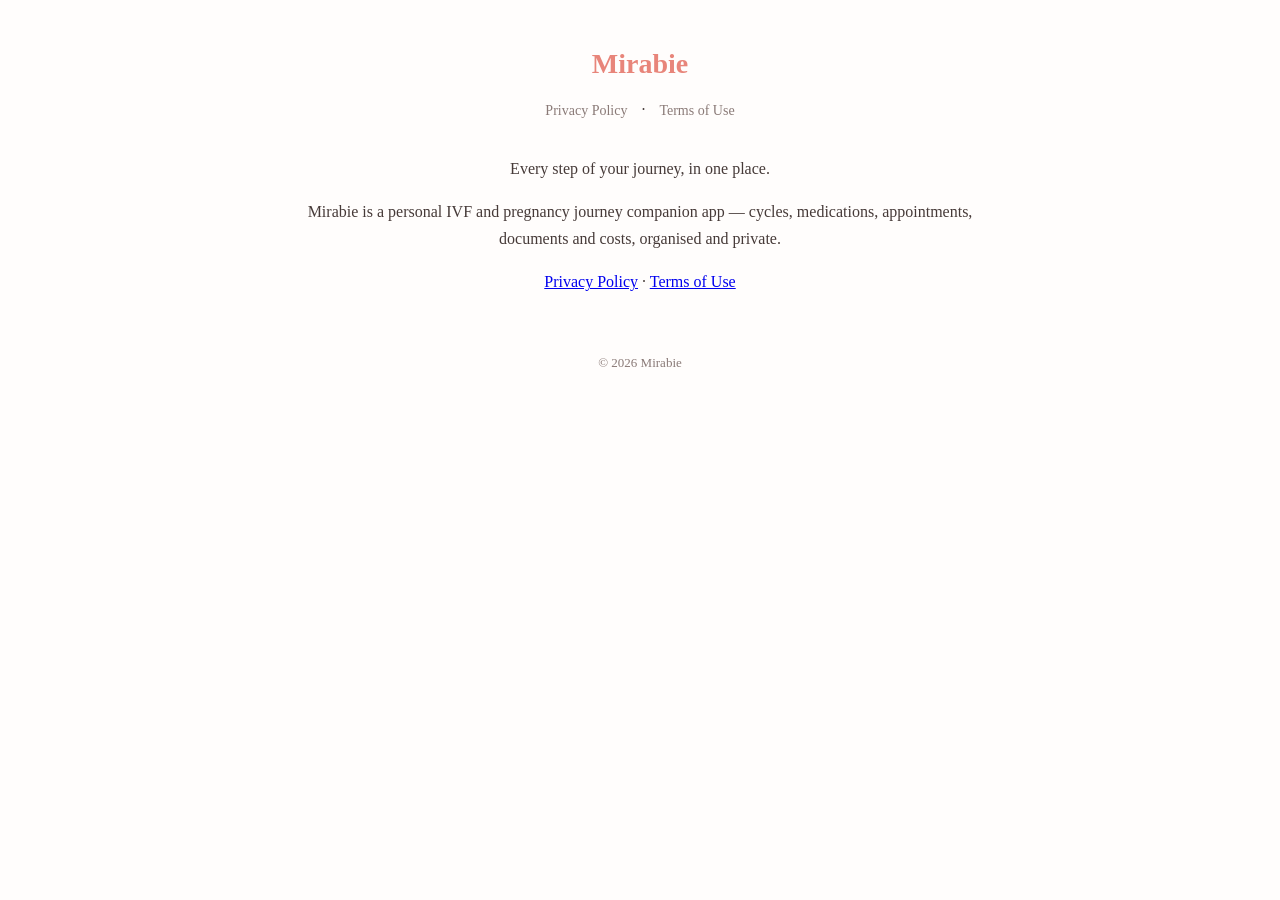
==== index.html @ 7dc45c30 "Remove footer email, drop duplicate landing heading" ====
<!doctype html>
<html lang="en">
<head>
<meta charset="utf-8">
<meta name="viewport" content="width=device-width, initial-scale=1">
<title>Mirabie — Mirabie</title>
<link rel="stylesheet" href="style.css">
</head>
<body>
<header><a href="index.html">Mirabie</a></header>
<nav><a href="privacy.html">Privacy Policy</a> · <a href="terms.html">Terms of Use</a></nav>
<main>
<p style="text-align:center">Every step of your journey, in one place.</p>
<p style="text-align:center">Mirabie is a personal IVF and pregnancy journey companion app —
cycles, medications, appointments, documents and costs, organised and private.</p>
<p style="text-align:center"><a href="privacy.html">Privacy Policy</a> · <a href="terms.html">Terms of Use</a></p>
<footer>© 2026 Mirabie</footer>
</main>
</body>
</html>
---- style.css ----
:root { --accent: #E8857A; --ink: #463a38; --muted: #8a7a77; }
* { box-sizing: border-box; }
body {
  margin: 0; padding: 0 16px 64px;
  font-family: Georgia, 'Times New Roman', serif;
  color: var(--ink); background: #fffdfc; line-height: 1.7;
}
main { max-width: 720px; margin: 0 auto; }
header { text-align: center; padding: 40px 0 8px; }
header a { color: var(--accent); text-decoration: none; font-size: 28px; font-weight: bold; }
nav { text-align: center; margin-bottom: 32px; }
nav a { color: var(--muted); margin: 0 10px; text-decoration: none; font-size: 14px; }
nav a:hover { color: var(--accent); }
h1 { color: var(--accent); font-size: 30px; margin-bottom: 4px; }
h2 { font-size: 20px; margin-top: 32px; border-bottom: 1px solid #f2dcd7; padding-bottom: 6px; }
.updated { color: var(--muted); font-style: italic; margin-bottom: 24px; }
blockquote { background: #fdf1ee; border-left: 4px solid var(--accent); margin: 16px 0; padding: 12px 16px; border-radius: 0 8px 8px 0; }
footer { text-align: center; color: var(--muted); font-size: 13px; margin-top: 56px; }
strong { color: #2f2523; }
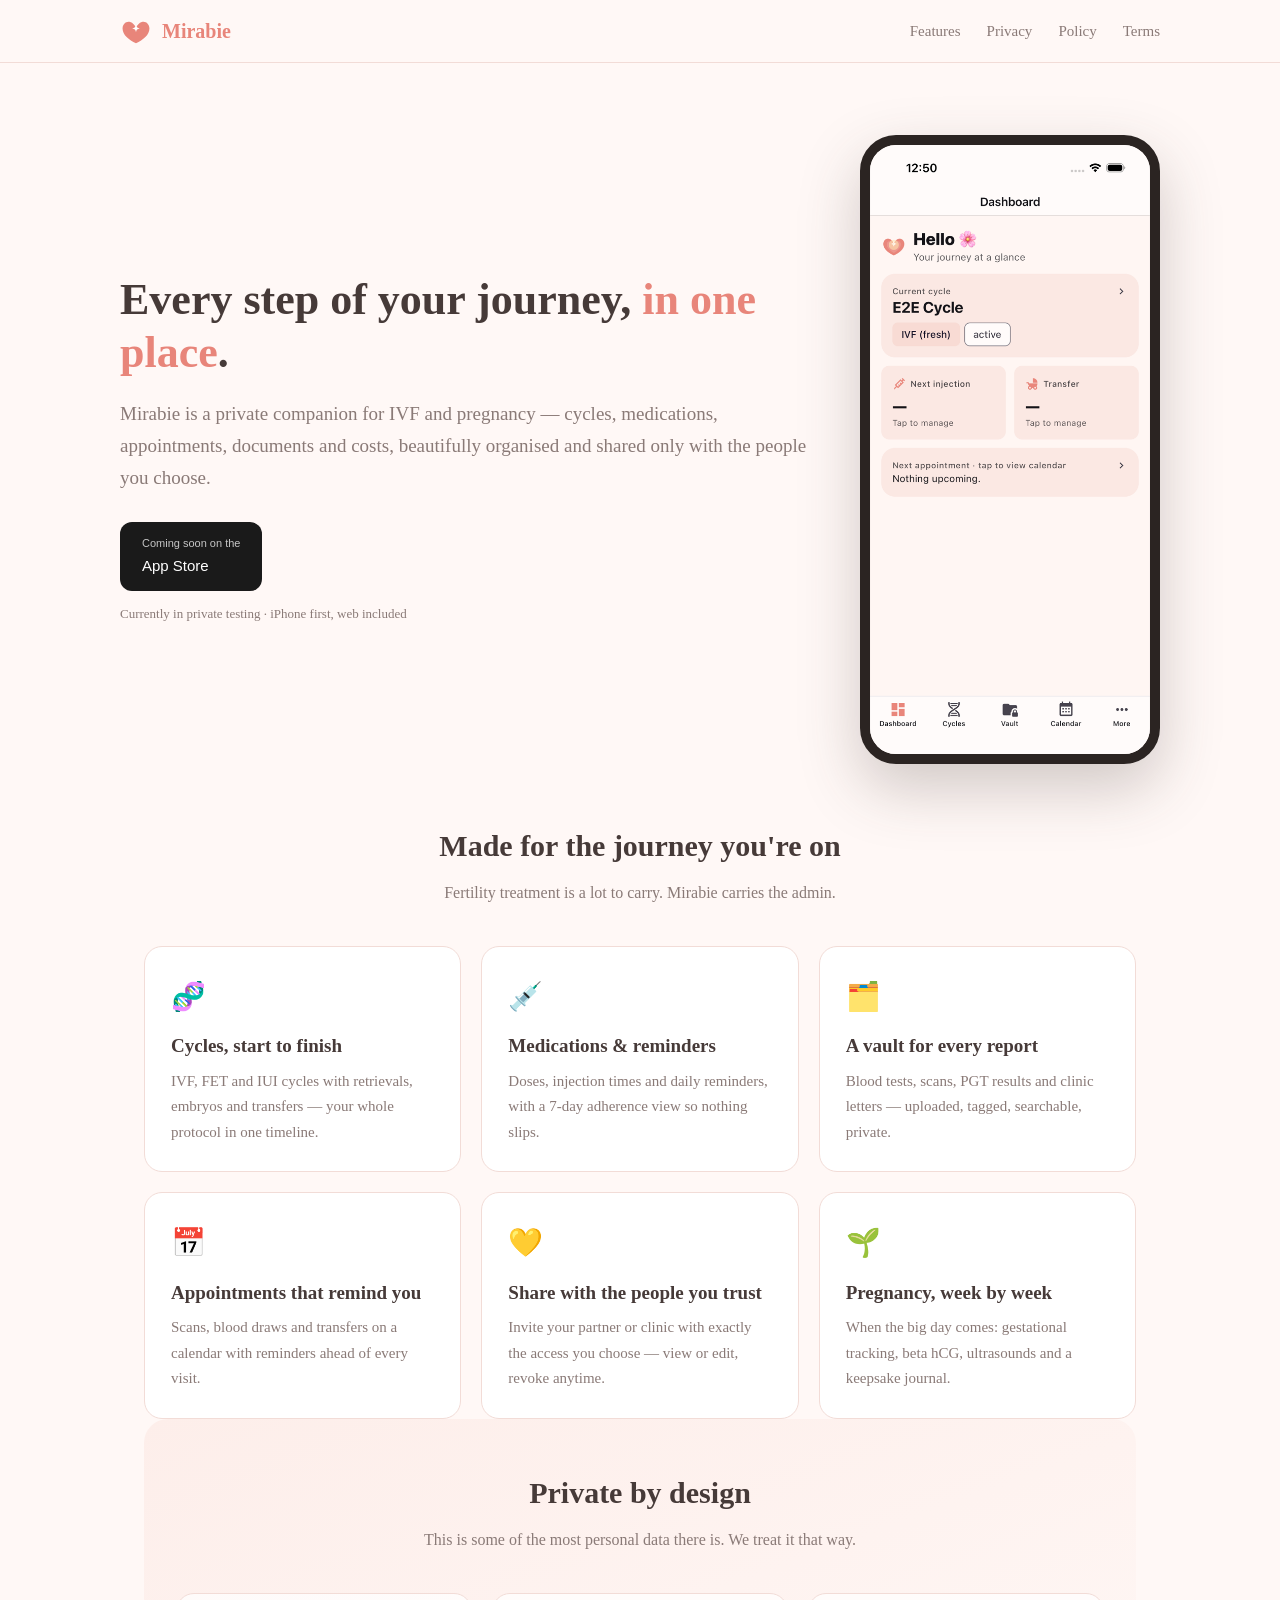
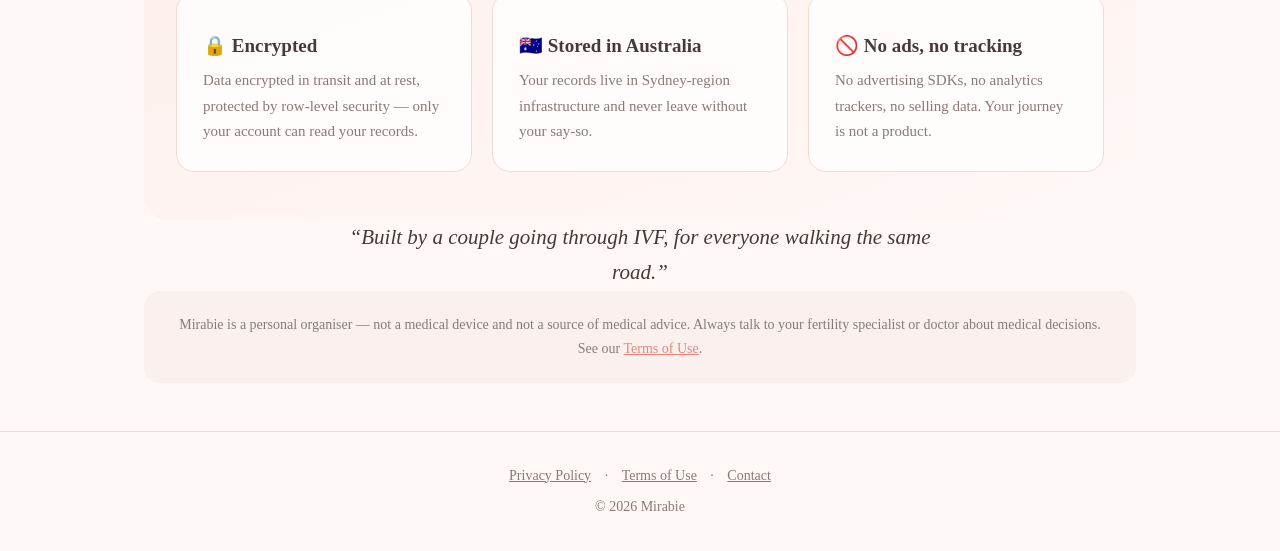
==== commit 7dccf1c7: "Marketing landing page: hero with app screenshot, features, privacy" ====
--- a/index.html
+++ b/index.html
@@ -3,18 +3,129 @@
 <head>
 <meta charset="utf-8">
 <meta name="viewport" content="width=device-width, initial-scale=1">
-<title>Mirabie — Mirabie</title>
-<link rel="stylesheet" href="style.css">
+<title>Mirabie — Every step of your journey, in one place</title>
+<meta name="description" content="Mirabie is a private IVF & pregnancy companion. Track cycles, medications, appointments, documents and costs — and share your journey with the people you trust.">
+<style>
+:root { --accent:#E8857A; --accent-dark:#d96f63; --cream:#FFF8F6; --ink:#463a38; --muted:#8a7a77; }
+* { box-sizing:border-box; margin:0; }
+body { font-family:Georgia,'Times New Roman',serif; color:var(--ink); background:var(--cream); line-height:1.7; }
+a { color:var(--accent); }
+.wrap { max-width:1040px; margin:0 auto; padding:0 24px; }
+
+nav { position:sticky; top:0; background:rgba(255,248,246,.92); backdrop-filter:blur(8px); border-bottom:1px solid #f2dcd7; z-index:10; }
+.nav-inner { display:flex; align-items:center; justify-content:space-between; padding:14px 0; }
+.brand { display:flex; align-items:center; gap:10px; font-weight:bold; font-size:20px; color:var(--accent); text-decoration:none; }
+.brand svg { width:32px; height:32px; }
+.nav-links a { color:var(--muted); text-decoration:none; margin-left:22px; font-size:15px; }
+.nav-links a:hover { color:var(--accent); }
+
+.hero { display:flex; align-items:center; gap:48px; padding:72px 0 56px; flex-wrap:wrap; }
+.hero-copy { flex:1 1 380px; }
+.hero h1 { font-size:44px; line-height:1.2; color:var(--ink); }
+.hero h1 em { color:var(--accent); font-style:normal; }
+.hero p.lead { font-size:19px; color:var(--muted); margin:18px 0 28px; }
+.badge { display:inline-block; background:#1a1a1a; color:#fff; font-family:-apple-system,Helvetica,sans-serif; padding:12px 22px; border-radius:12px; text-decoration:none; font-size:15px; }
+.badge small { display:block; font-size:11px; opacity:.75; }
+.hero-note { font-size:13px; color:var(--muted); margin-top:12px; }
+.phone { flex:0 0 300px; margin:0 auto; }
+.phone img { width:300px; border-radius:36px; border:10px solid #2b2422; box-shadow:0 24px 60px rgba(70,58,56,.25); display:block; }
+
+section { padding:56px 0; }
+h2 { font-size:30px; text-align:center; margin-bottom:8px; }
+.sub { text-align:center; color:var(--muted); margin-bottom:40px; }
+.grid { display:grid; grid-template-columns:repeat(auto-fit,minmax(280px,1fr)); gap:20px; }
+.card { background:#fff; border:1px solid #f2dcd7; border-radius:18px; padding:26px; }
+.card .ico { font-size:28px; }
+.card h3 { margin:10px 0 6px; font-size:19px; }
+.card p { color:var(--muted); font-size:15px; }
+
+.privacy { background:linear-gradient(160deg,#fdeeea, #fff8f6); border-radius:24px; padding:48px 32px; }
+.privacy .grid { margin-top:28px; }
+.privacy .card { background:rgba(255,255,255,.75); }
+
+.together { text-align:center; }
+.together blockquote { font-size:21px; max-width:640px; margin:0 auto; color:var(--ink); font-style:italic; }
+
+.disclaimer { background:#faf1ef; border-radius:16px; padding:22px 28px; font-size:14px; color:var(--muted); text-align:center; }
+
+footer { border-top:1px solid #f2dcd7; margin-top:48px; padding:32px 0; text-align:center; color:var(--muted); font-size:14px; }
+footer a { color:var(--muted); margin:0 10px; }
+
+@media (max-width:720px){ .hero h1{font-size:32px} .hero{padding-top:40px} .phone img{width:240px} }
+</style>
 </head>
 <body>
-<header><a href="index.html">Mirabie</a></header>
-<nav><a href="privacy.html">Privacy Policy</a> · <a href="terms.html">Terms of Use</a></nav>
-<main>
-<p style="text-align:center">Every step of your journey, in one place.</p>
-<p style="text-align:center">Mirabie is a personal IVF and pregnancy journey companion app —
-cycles, medications, appointments, documents and costs, organised and private.</p>
-<p style="text-align:center"><a href="privacy.html">Privacy Policy</a> · <a href="terms.html">Terms of Use</a></p>
-<footer>© 2026 Mirabie</footer>
-</main>
+
+<nav><div class="wrap nav-inner">
+  <a class="brand" href="/">
+    <svg viewBox="0 0 100 100"><path d="M50 88 C 28 78, 8 62, 8 42 C 8 28, 20 18, 32 22 C 40 24, 46 32, 50 40 C 54 32, 60 24, 68 22 C 80 18, 92 28, 92 42 C 92 62, 72 78, 50 88 Z" fill="#E8857A"/><path d="M50 30 C 51 38, 54 41, 62 42 C 54 43, 51 46, 50 54 C 49 46, 46 43, 38 42 C 46 41, 49 38, 50 30 Z" fill="#fff"/></svg>
+    Mirabie
+  </a>
+  <div class="nav-links">
+    <a href="#features">Features</a>
+    <a href="#privacy">Privacy</a>
+    <a href="privacy.html">Policy</a>
+    <a href="terms.html">Terms</a>
+  </div>
+</div></nav>
+
+<header class="wrap hero">
+  <div class="hero-copy">
+    <h1>Every step of your journey, <em>in one place</em>.</h1>
+    <p class="lead">Mirabie is a private companion for IVF and pregnancy —
+    cycles, medications, appointments, documents and costs, beautifully
+    organised and shared only with the people you choose.</p>
+    <a class="badge" href="#"><small>Coming soon on the</small>App Store</a>
+    <p class="hero-note">Currently in private testing · iPhone first, web included</p>
+  </div>
+  <div class="phone"><img src="app-dashboard.png" alt="Mirabie dashboard showing a current IVF cycle"></div>
+</header>
+
+<section id="features" class="wrap">
+  <h2>Made for the journey you're on</h2>
+  <p class="sub">Fertility treatment is a lot to carry. Mirabie carries the admin.</p>
+  <div class="grid">
+    <div class="card"><div class="ico">🧬</div><h3>Cycles, start to finish</h3><p>IVF, FET and IUI cycles with retrievals, embryos and transfers — your whole protocol in one timeline.</p></div>
+    <div class="card"><div class="ico">💉</div><h3>Medications & reminders</h3><p>Doses, injection times and daily reminders, with a 7-day adherence view so nothing slips.</p></div>
+    <div class="card"><div class="ico">🗂️</div><h3>A vault for every report</h3><p>Blood tests, scans, PGT results and clinic letters — uploaded, tagged, searchable, private.</p></div>
+    <div class="card"><div class="ico">📅</div><h3>Appointments that remind you</h3><p>Scans, blood draws and transfers on a calendar with reminders ahead of every visit.</p></div>
+    <div class="card"><div class="ico">💛</div><h3>Share with the people you trust</h3><p>Invite your partner or clinic with exactly the access you choose — view or edit, revoke anytime.</p></div>
+    <div class="card"><div class="ico">🌱</div><h3>Pregnancy, week by week</h3><p>When the big day comes: gestational tracking, beta hCG, ultrasounds and a keepsake journal.</p></div>
+  </div>
+</section>
+
+<section class="wrap">
+  <div id="privacy" class="privacy">
+    <h2>Private by design</h2>
+    <p class="sub">This is some of the most personal data there is. We treat it that way.</p>
+    <div class="grid">
+      <div class="card"><h3>🔒 Encrypted</h3><p>Data encrypted in transit and at rest, protected by row-level security — only your account can read your records.</p></div>
+      <div class="card"><h3>🇦🇺 Stored in Australia</h3><p>Your records live in Sydney-region infrastructure and never leave without your say-so.</p></div>
+      <div class="card"><h3>🚫 No ads, no tracking</h3><p>No advertising SDKs, no analytics trackers, no selling data. Your journey is not a product.</p></div>
+    </div>
+  </div>
+</section>
+
+<section class="wrap together">
+  <blockquote>“Built by a couple going through IVF, for everyone walking the same road.”</blockquote>
+</section>
+
+<section class="wrap">
+  <div class="disclaimer">
+    Mirabie is a personal organiser — not a medical device and not a source of medical
+    advice. Always talk to your fertility specialist or doctor about medical decisions.
+    See our <a href="terms.html">Terms of Use</a>.
+  </div>
+</section>
+
+<footer><div class="wrap">
+  <div>
+    <a href="privacy.html">Privacy Policy</a> ·
+    <a href="terms.html">Terms of Use</a> ·
+    <a href="mailto:mirabiesupport@gmail.com">Contact</a>
+  </div>
+  <div style="margin-top:8px">© 2026 Mirabie</div>
+</div></footer>
+
 </body>
-</html>+</html>
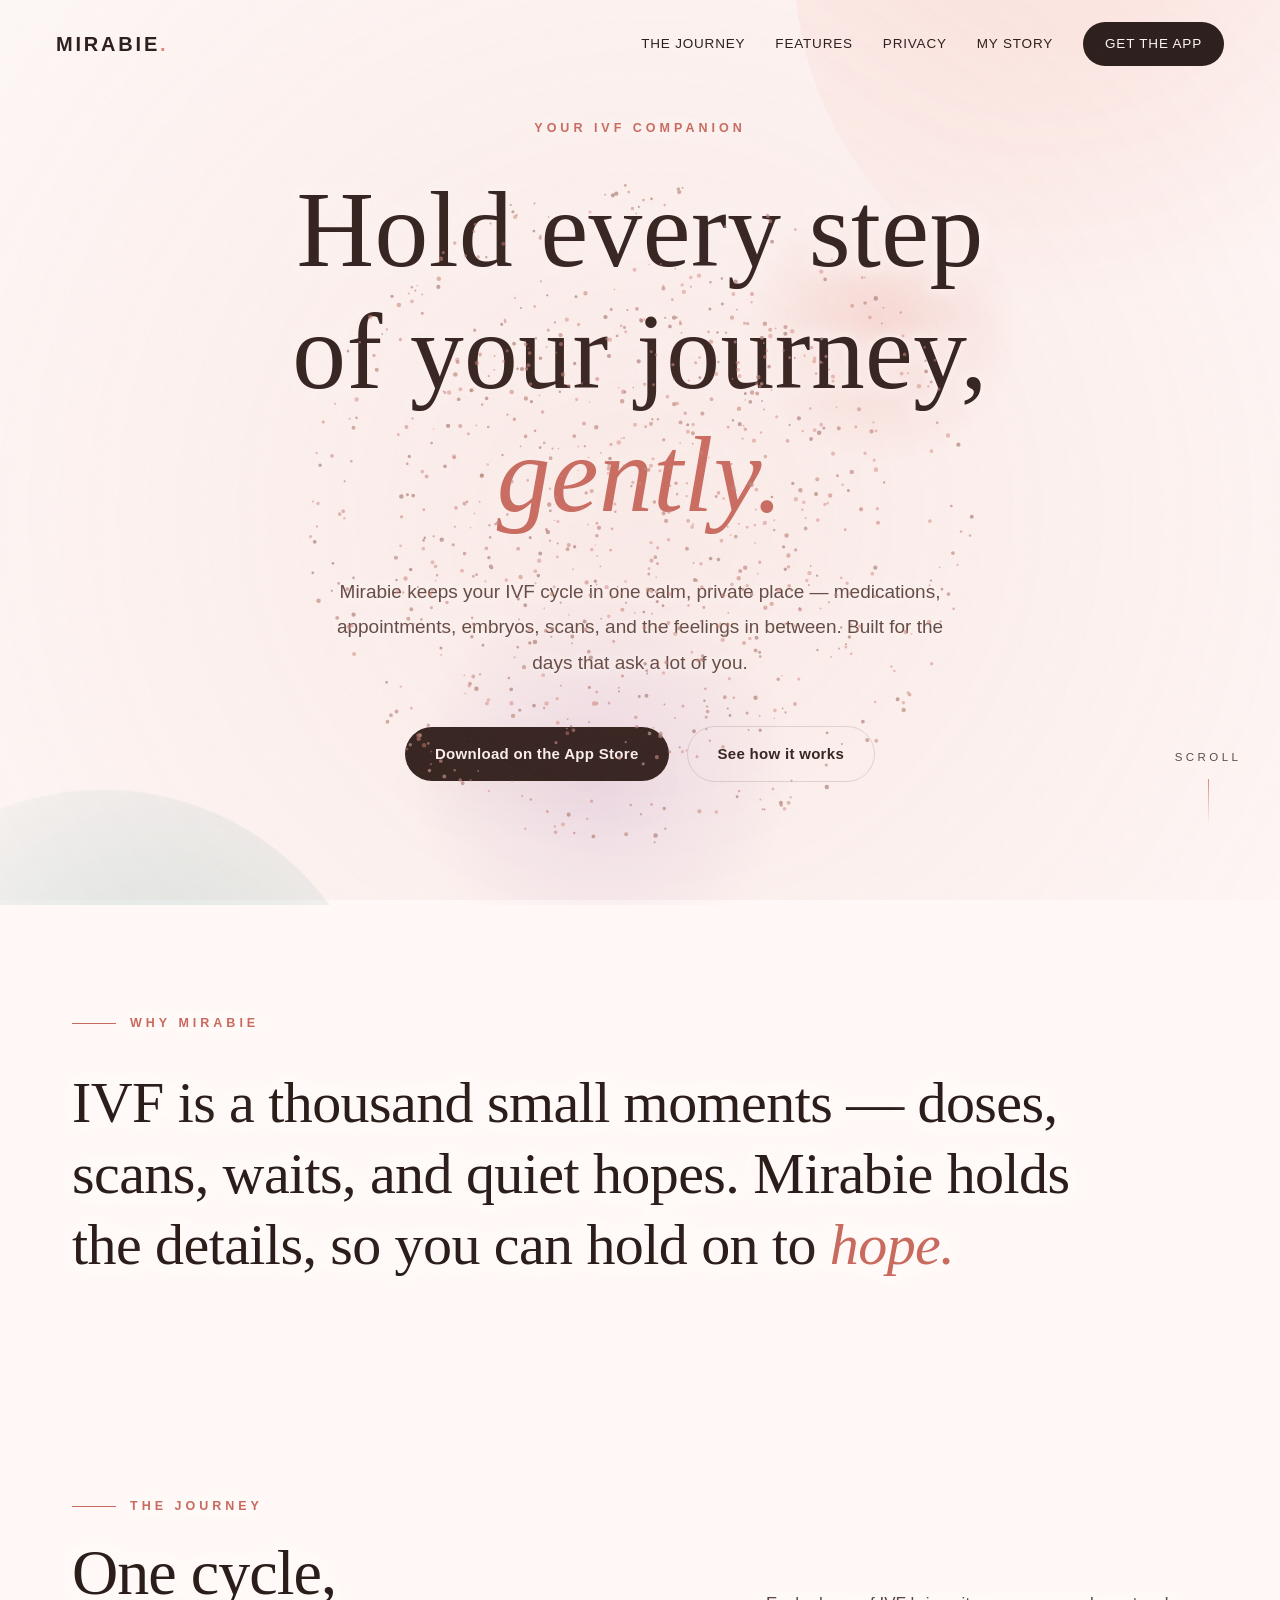
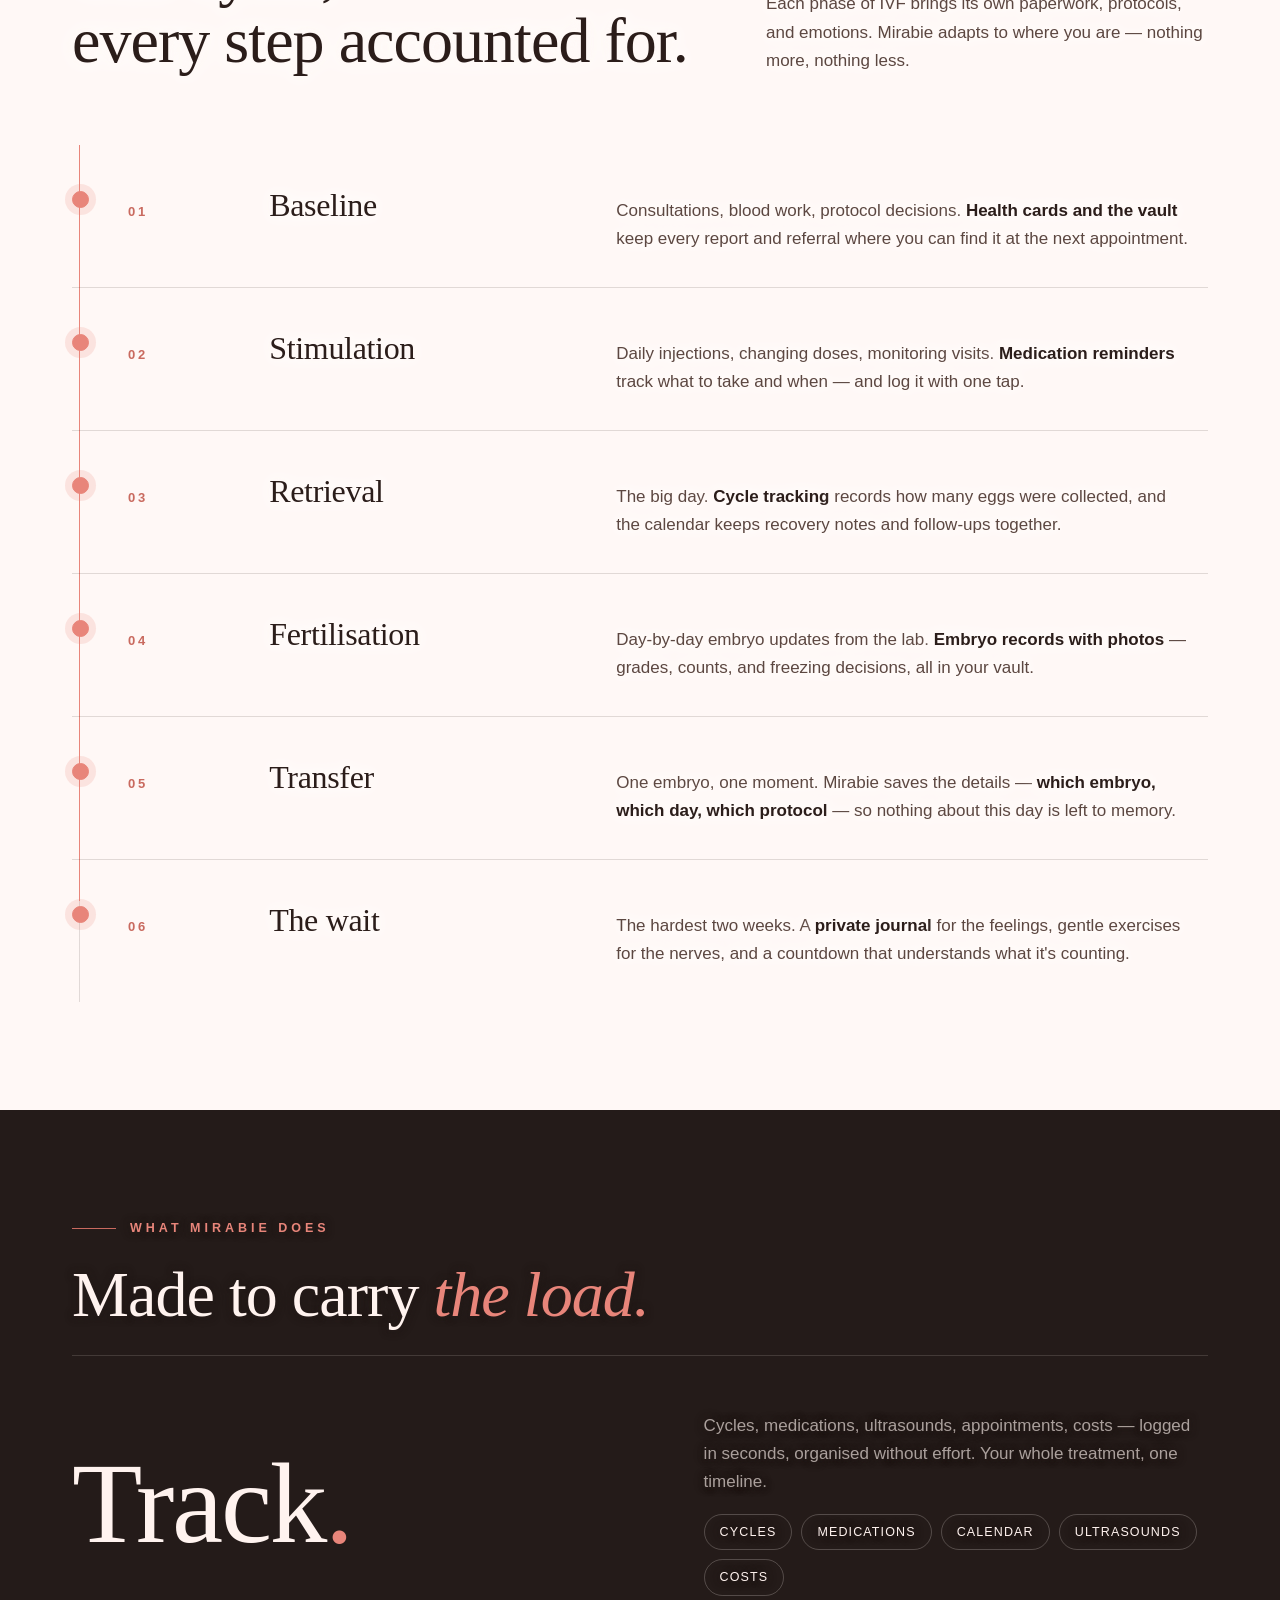
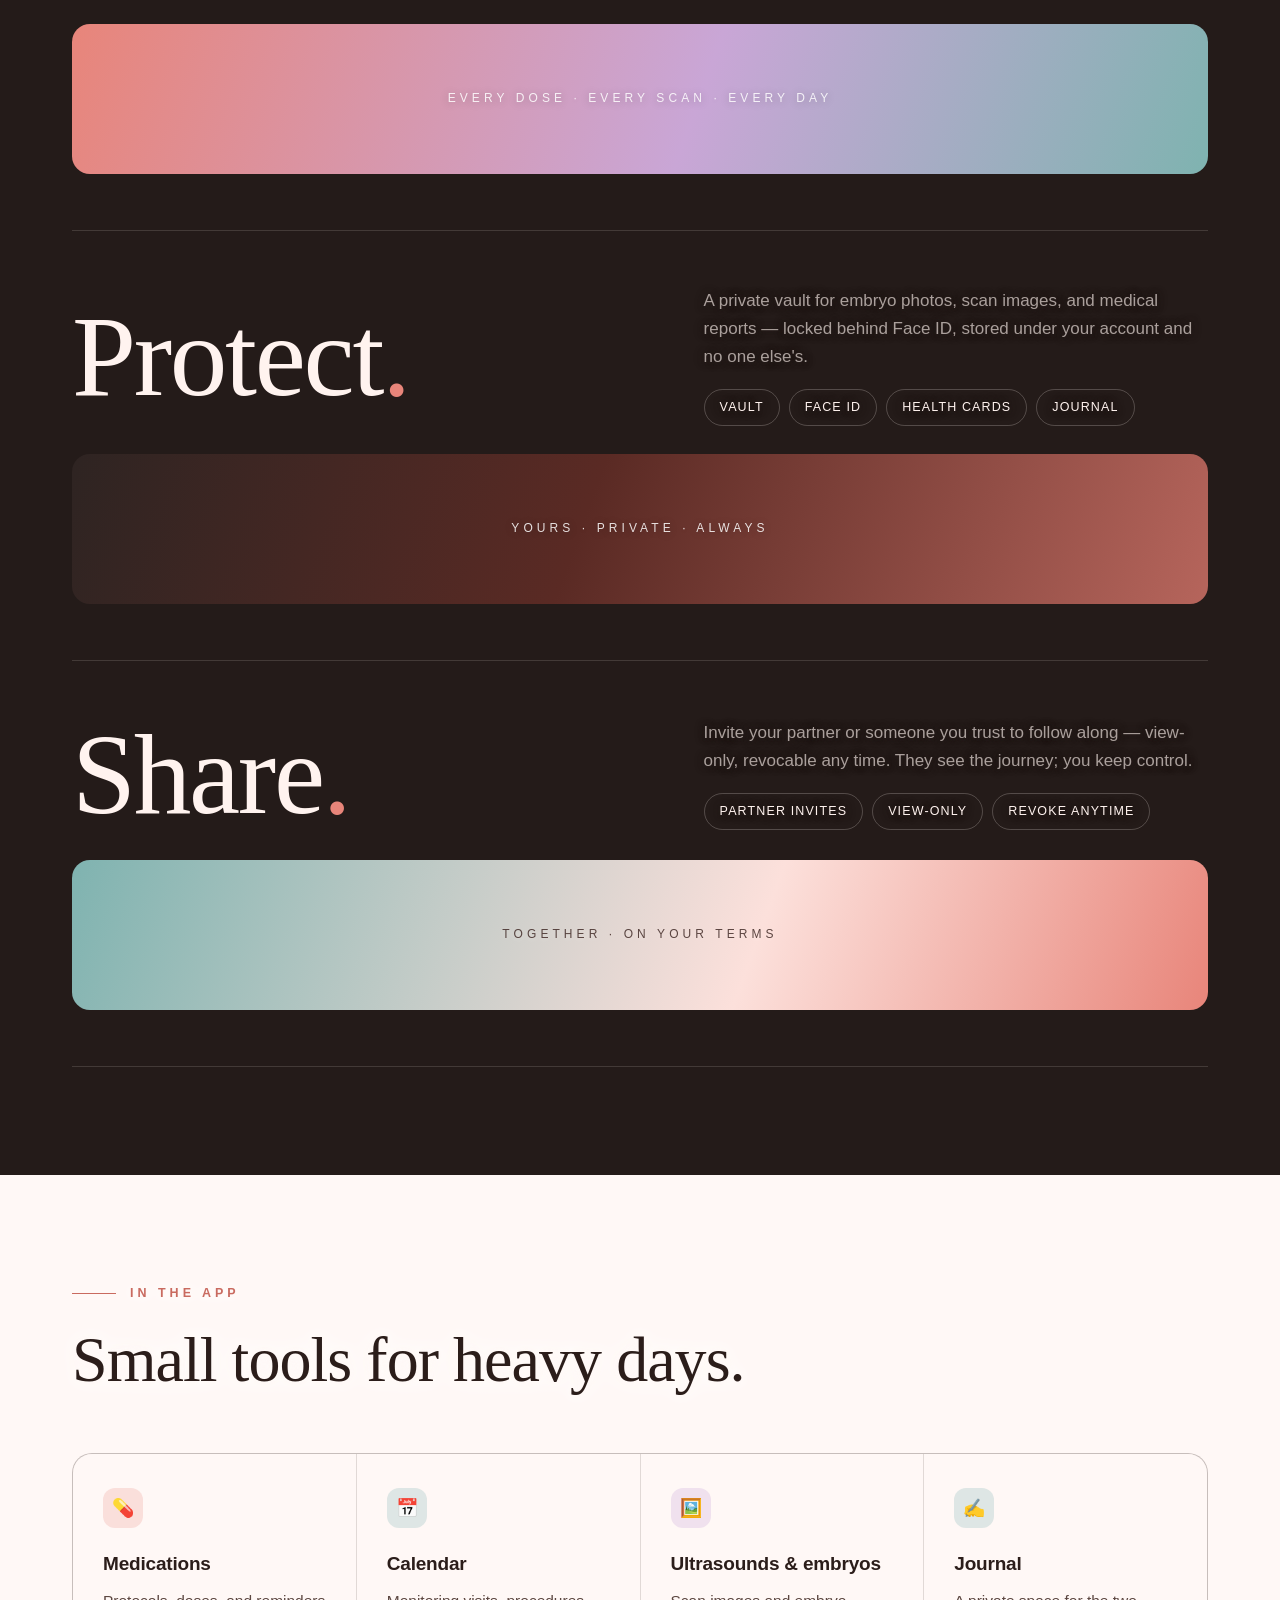
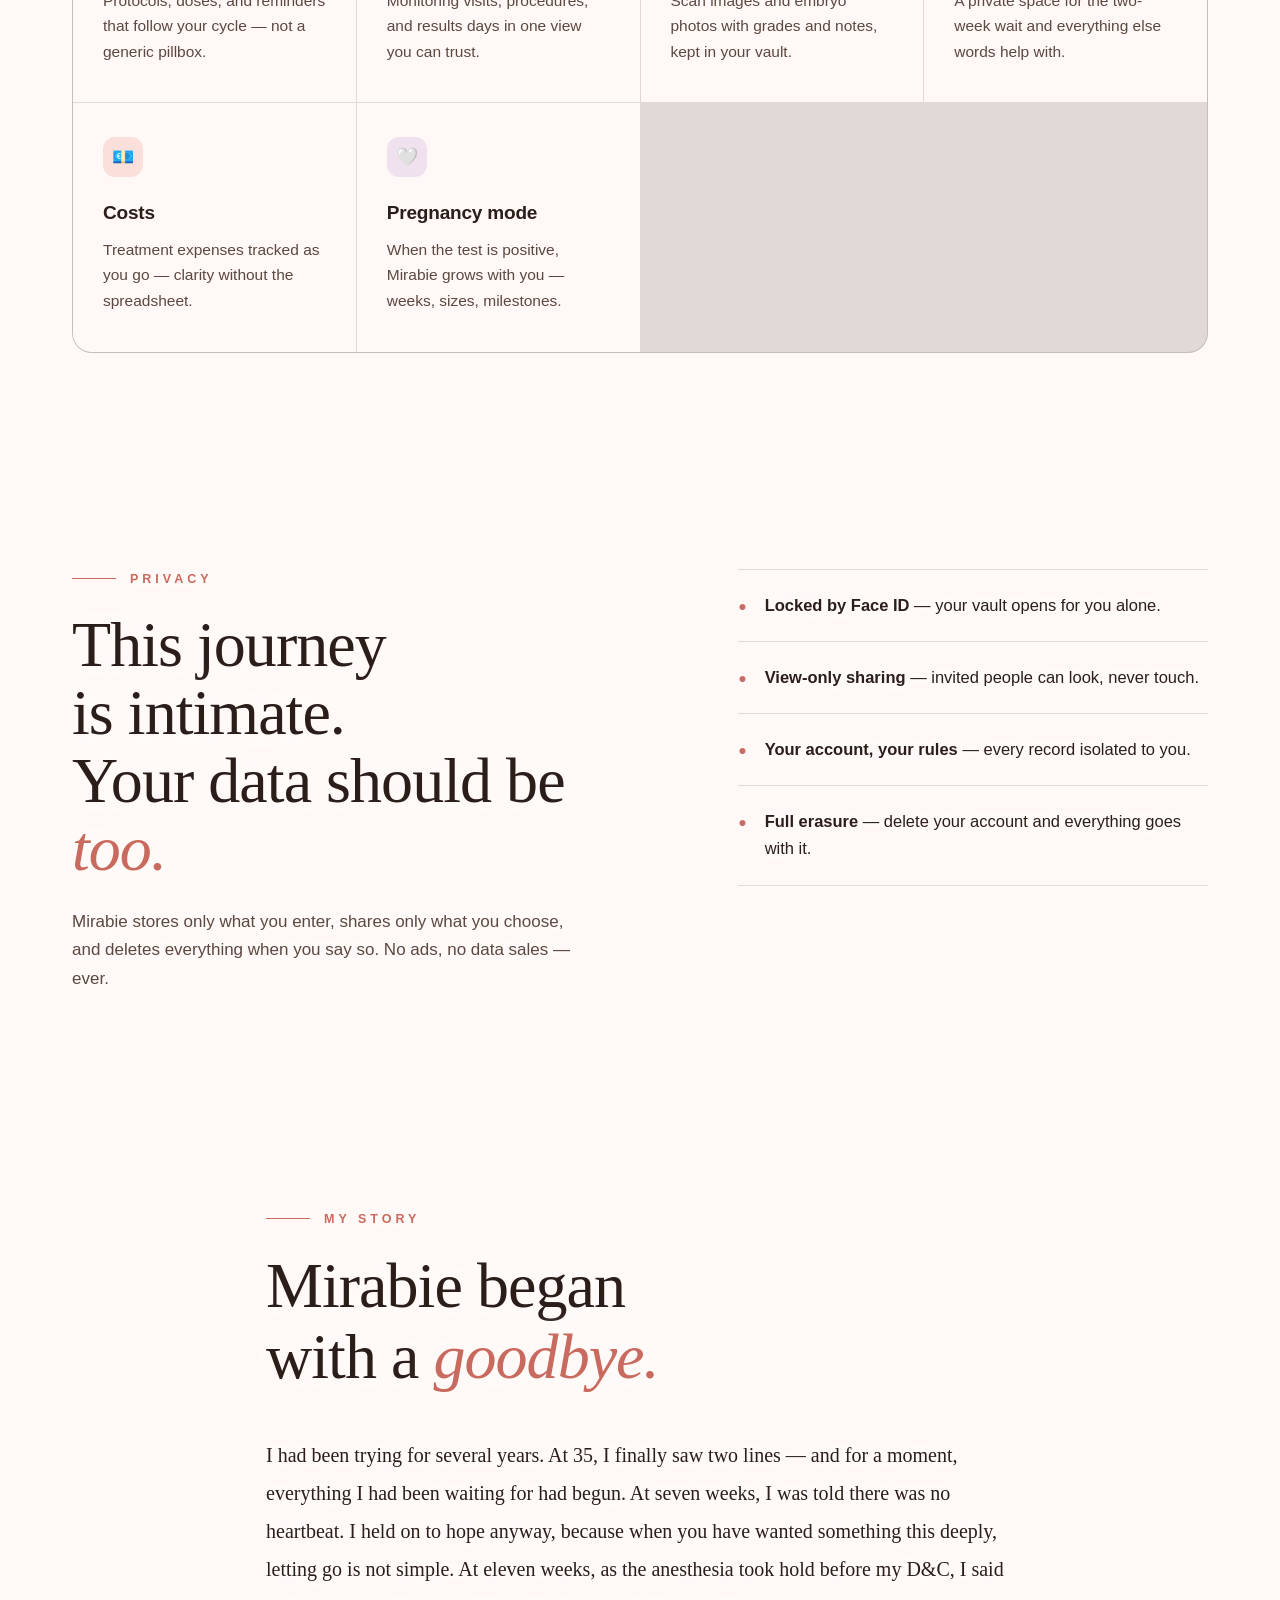
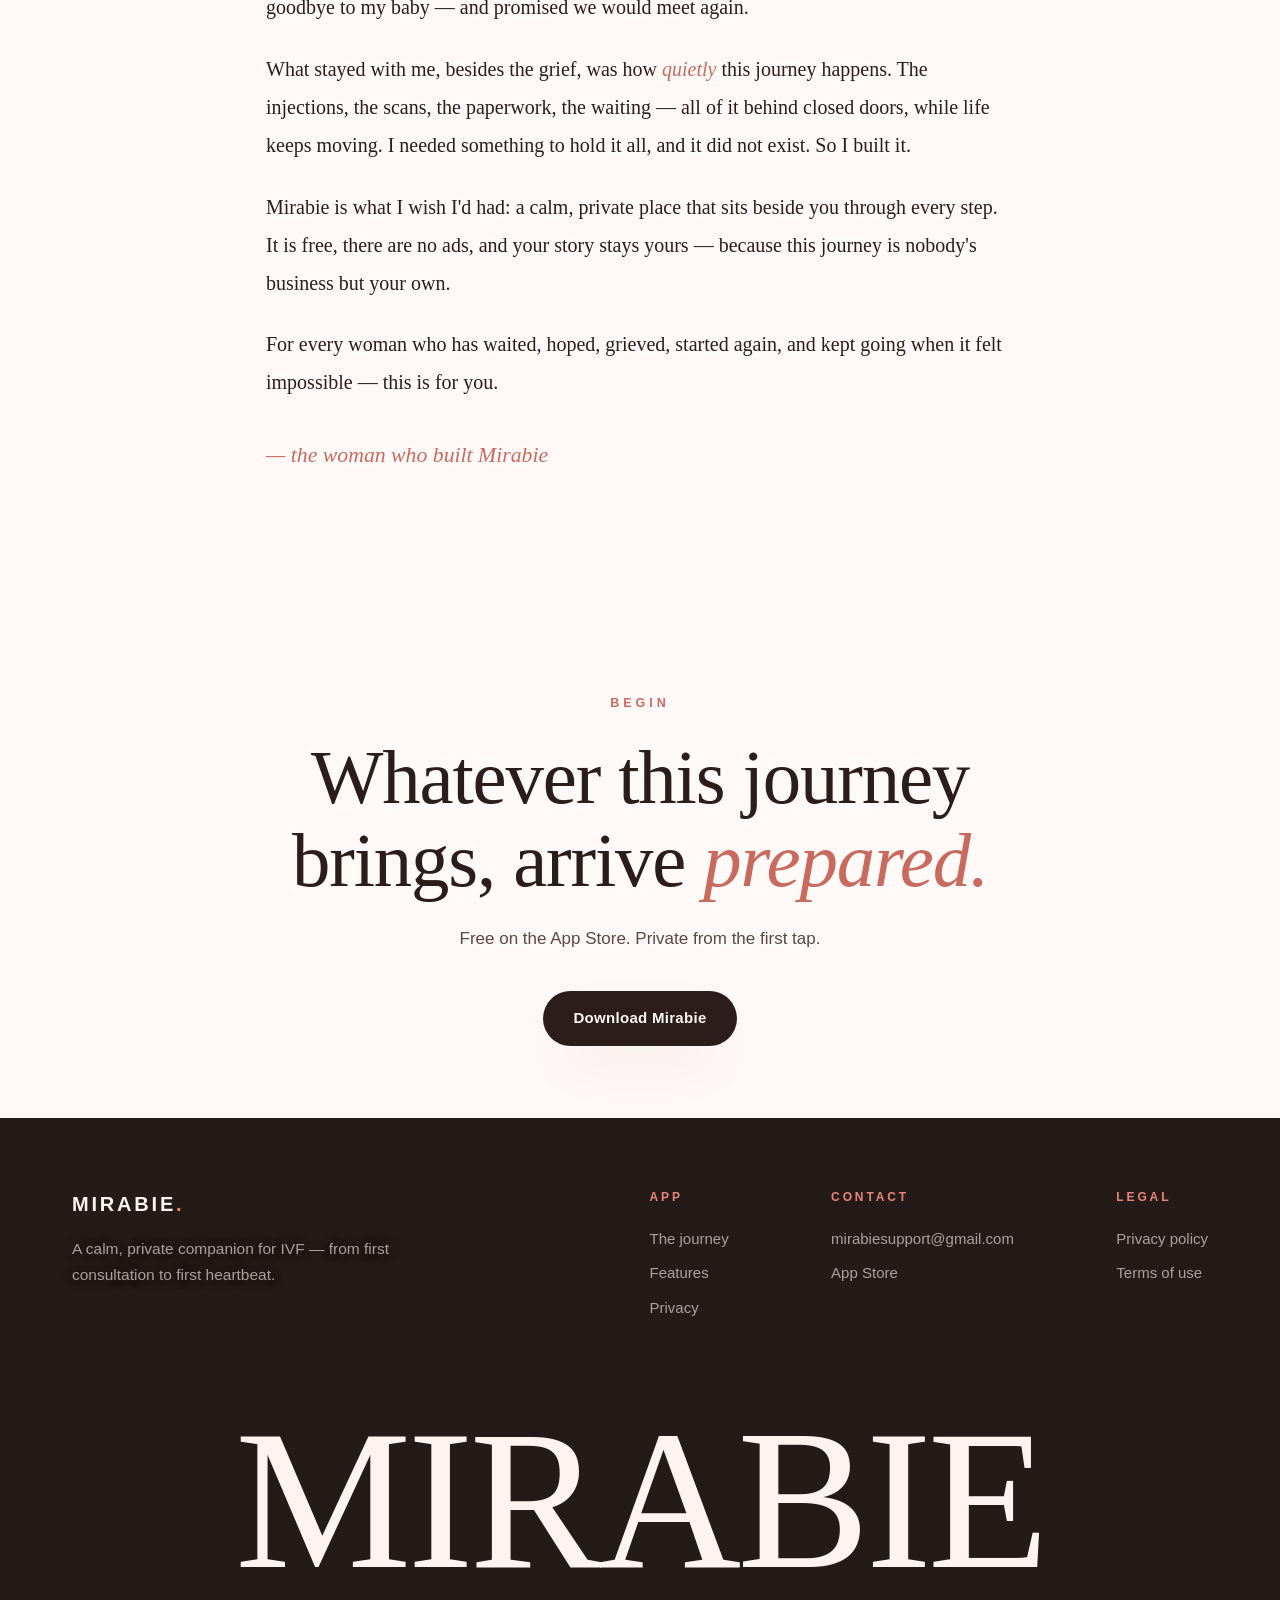
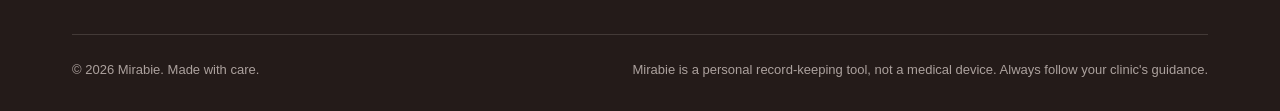
==== commit e6196d8f: "site: new landing page — matches approved preview design Replaces the launch placeholder page with t" ====
--- a/index.html
+++ b/index.html
@@ -3,129 +3,844 @@
 <head>
 <meta charset="utf-8">
 <meta name="viewport" content="width=device-width, initial-scale=1">
-<title>Mirabie — Every step of your journey, in one place</title>
-<meta name="description" content="Mirabie is a private IVF & pregnancy companion. Track cycles, medications, appointments, documents and costs — and share your journey with the people you trust.">
-<style>
-:root { --accent:#E8857A; --accent-dark:#d96f63; --cream:#FFF8F6; --ink:#463a38; --muted:#8a7a77; }
-* { box-sizing:border-box; margin:0; }
-body { font-family:Georgia,'Times New Roman',serif; color:var(--ink); background:var(--cream); line-height:1.7; }
-a { color:var(--accent); }
-.wrap { max-width:1040px; margin:0 auto; padding:0 24px; }
-
-nav { position:sticky; top:0; background:rgba(255,248,246,.92); backdrop-filter:blur(8px); border-bottom:1px solid #f2dcd7; z-index:10; }
-.nav-inner { display:flex; align-items:center; justify-content:space-between; padding:14px 0; }
-.brand { display:flex; align-items:center; gap:10px; font-weight:bold; font-size:20px; color:var(--accent); text-decoration:none; }
-.brand svg { width:32px; height:32px; }
-.nav-links a { color:var(--muted); text-decoration:none; margin-left:22px; font-size:15px; }
-.nav-links a:hover { color:var(--accent); }
-
-.hero { display:flex; align-items:center; gap:48px; padding:72px 0 56px; flex-wrap:wrap; }
-.hero-copy { flex:1 1 380px; }
-.hero h1 { font-size:44px; line-height:1.2; color:var(--ink); }
-.hero h1 em { color:var(--accent); font-style:normal; }
-.hero p.lead { font-size:19px; color:var(--muted); margin:18px 0 28px; }
-.badge { display:inline-block; background:#1a1a1a; color:#fff; font-family:-apple-system,Helvetica,sans-serif; padding:12px 22px; border-radius:12px; text-decoration:none; font-size:15px; }
-.badge small { display:block; font-size:11px; opacity:.75; }
-.hero-note { font-size:13px; color:var(--muted); margin-top:12px; }
-.phone { flex:0 0 300px; margin:0 auto; }
-.phone img { width:300px; border-radius:36px; border:10px solid #2b2422; box-shadow:0 24px 60px rgba(70,58,56,.25); display:block; }
-
-section { padding:56px 0; }
-h2 { font-size:30px; text-align:center; margin-bottom:8px; }
-.sub { text-align:center; color:var(--muted); margin-bottom:40px; }
-.grid { display:grid; grid-template-columns:repeat(auto-fit,minmax(280px,1fr)); gap:20px; }
-.card { background:#fff; border:1px solid #f2dcd7; border-radius:18px; padding:26px; }
-.card .ico { font-size:28px; }
-.card h3 { margin:10px 0 6px; font-size:19px; }
-.card p { color:var(--muted); font-size:15px; }
-
-.privacy { background:linear-gradient(160deg,#fdeeea, #fff8f6); border-radius:24px; padding:48px 32px; }
-.privacy .grid { margin-top:28px; }
-.privacy .card { background:rgba(255,255,255,.75); }
-
-.together { text-align:center; }
-.together blockquote { font-size:21px; max-width:640px; margin:0 auto; color:var(--ink); font-style:italic; }
-
-.disclaimer { background:#faf1ef; border-radius:16px; padding:22px 28px; font-size:14px; color:var(--muted); text-align:center; }
-
-footer { border-top:1px solid #f2dcd7; margin-top:48px; padding:32px 0; text-align:center; color:var(--muted); font-size:14px; }
-footer a { color:var(--muted); margin:0 10px; }
-
-@media (max-width:720px){ .hero h1{font-size:32px} .hero{padding-top:40px} .phone img{width:240px} }
-</style>
+<title>Mirabie — Your IVF journey, gently held</title>
+<meta name="description" content="Mirabie keeps your IVF cycle in one calm, private place — medications, appointments, embryos, scans, and the feelings in between. Free on the App Store.">
+<link rel="canonical" href="https://www.mirabie.com/">
+<meta property="og:title" content="Mirabie — Your IVF journey, gently held">
+<meta property="og:description" content="A calm, private companion for IVF — from first consultation to first heartbeat.">
+<meta property="og:type" content="website">
+<meta property="og:url" content="https://www.mirabie.com/">
+<meta name="theme-color" content="#FFF8F6" media="(prefers-color-scheme: light)">
+<meta name="theme-color" content="#1A1413" media="(prefers-color-scheme: dark)">
+<link rel="icon" href="data:image/svg+xml,%3Csvg xmlns='http://www.w3.org/2000/svg' viewBox='0 0 100 100'%3E%3Ccircle cx='50' cy='50' r='42' fill='%23E8857A'/%3E%3C/svg%3E">
 </head>
 <body>
-
-<nav><div class="wrap nav-inner">
-  <a class="brand" href="/">
-    <svg viewBox="0 0 100 100"><path d="M50 88 C 28 78, 8 62, 8 42 C 8 28, 20 18, 32 22 C 40 24, 46 32, 50 40 C 54 32, 60 24, 68 22 C 80 18, 92 28, 92 42 C 92 62, 72 78, 50 88 Z" fill="#E8857A"/><path d="M50 30 C 51 38, 54 41, 62 42 C 54 43, 51 46, 50 54 C 49 46, 46 43, 38 42 C 46 41, 49 38, 50 30 Z" fill="#fff"/></svg>
-    Mirabie
-  </a>
-  <div class="nav-links">
+<style>
+  /* ============ tokens ============ */
+  :root{
+    --bg:#FFF8F6;
+    --bg-deep:#FBEAE6;
+    --ink:#2B1D1A;
+    --ink-soft:#5C4741;
+    --halo:#FFF8F6;
+    --coral:#E8857A;
+    --coral-deep:#C96A5F;
+    --blush:#FCE0DB;
+    --teal:#7FB3B0;
+    --lavender:#C9A6D6;
+    --line:rgba(43,29,26,.14);
+    --panel-bg:#241B19;
+    --panel-ink:#FFF3EF;
+    --panel-soft:rgba(255,243,239,.62);
+    --shadow:0 24px 60px -24px rgba(90,42,36,.25);
+  }
+  @media (prefers-color-scheme: dark){
+    :root{
+      --bg:#1A1413;
+      --bg-deep:#241B19;
+      --halo:#1A1413;
+      --ink:#FFF3EF;
+      --ink-soft:#C4ABA4;
+      --coral:#F6A99E;
+      --coral-deep:#E8857A;
+      --blush:#3A2C29;
+      --teal:#A6D4D1;
+      --lavender:#DCC2E6;
+      --line:rgba(255,243,239,.16);
+      --panel-bg:#120D0C;
+      --panel-ink:#FFF3EF;
+      --panel-soft:rgba(255,243,239,.6);
+      --shadow:0 24px 60px -24px rgba(0,0,0,.6);
+    }
+  }
+  :root[data-theme="dark"]{
+    --bg:#1A1413; --bg-deep:#241B19; --halo:#1A1413; --ink:#FFF3EF; --ink-soft:#C4ABA4;
+    --coral:#F6A99E; --coral-deep:#E8857A; --blush:#3A2C29;
+    --teal:#A6D4D1; --lavender:#DCC2E6; --line:rgba(255,243,239,.16);
+    --panel-bg:#120D0C; --panel-ink:#FFF3EF; --panel-soft:rgba(255,243,239,.6);
+    --shadow:0 24px 60px -24px rgba(0,0,0,.6);
+  }
+  :root[data-theme="light"]{
+    --bg:#FFF8F6; --bg-deep:#FBEAE6; --halo:#FFF8F6; --ink:#2B1D1A; --ink-soft:#5C4741;
+    --coral:#E8857A; --coral-deep:#C96A5F; --blush:#FCE0DB;
+    --teal:#7FB3B0; --lavender:#C9A6D6; --line:rgba(43,29,26,.14);
+    --panel-bg:#241B19; --panel-ink:#FFF3EF; --panel-soft:rgba(255,243,239,.62);
+    --shadow:0 24px 60px -24px rgba(90,42,36,.25);
+  }
+
+  *{box-sizing:border-box}
+  html{scroll-behavior:smooth}
+  body{
+    margin:0; background:var(--bg); color:var(--ink);
+    font-family:-apple-system, BlinkMacSystemFont, "Segoe UI", Roboto, "Helvetica Neue", sans-serif;
+    font-size:17px; line-height:1.65;
+    -webkit-font-smoothing:antialiased; overflow-x:hidden;
+  }
+  .serif{font-family:ui-serif, "New York", Georgia, "Times New Roman", serif}
+  ::selection{background:var(--coral); color:#fff}
+
+  /* grain overlay */
+  body::after{
+    content:""; position:fixed; inset:0; z-index:60; pointer-events:none; opacity:.05;
+    background-image:url("data:image/svg+xml,%3Csvg xmlns='http://www.w3.org/2000/svg' width='140' height='140'%3E%3Cfilter id='n'%3E%3CfeTurbulence type='fractalNoise' baseFrequency='0.85' numOctaves='2'/%3E%3C/filter%3E%3Crect width='100%25' height='100%25' filter='url(%23n)'/%3E%3C/svg%3E");
+  }
+
+  /* ============ cursor ============ */
+  #cursor{
+    position:fixed; z-index:70; width:12px; height:12px; border-radius:50%;
+    background:color-mix(in srgb, var(--coral) 75%, transparent); pointer-events:none; left:0; top:0;
+    transform:translate(-50%,-50%); opacity:0;
+    transition:width .35s ease, height .35s ease, opacity .3s ease, background .35s ease;
+  }
+  #cursor.big{width:56px; height:56px; background:color-mix(in srgb, var(--teal) 45%, transparent)}
+  @media (pointer:coarse){ #cursor{display:none} }
+
+  /* ============ nav ============ */
+  nav{
+    position:fixed; top:0; left:0; right:0; z-index:50;
+    display:flex; align-items:center; justify-content:space-between;
+    padding:22px clamp(20px,5vw,56px);
+    transition:background .5s ease, backdrop-filter .5s ease, padding .5s ease;
+  }
+  nav.scrolled{background:color-mix(in srgb, var(--bg) 92%, transparent); backdrop-filter:blur(8px); padding:14px clamp(20px,5vw,56px); border-bottom:1px solid var(--line)}
+  .wordmark{font-size:20px; letter-spacing:.14em; font-weight:600; text-transform:uppercase}
+  .wordmark i{font-style:normal; color:var(--coral)}
+  nav .links{display:flex; gap:30px; align-items:center}
+  nav a{color:var(--ink); text-decoration:none; font-size:13.5px; letter-spacing:.06em; text-transform:uppercase; position:relative}
+  nav a:not(.cta)::after{
+    content:""; position:absolute; left:0; bottom:-4px; height:1px; width:100%;
+    background:var(--coral); transform:scaleX(0); transform-origin:right; transition:transform .45s cubic-bezier(.6,0,.2,1);
+  }
+  nav a:not(.cta):hover::after{transform:scaleX(1); transform-origin:left}
+  a.cta{
+    background:var(--ink); color:var(--bg); padding:11px 22px; border-radius:999px;
+    transition:background .4s ease, transform .4s ease;
+  }
+  a.cta:hover{background:var(--coral-deep); transform:translateY(-1px)}
+  @media (max-width:720px){ nav .links a:not(.cta){display:none} }
+
+  /* ============ hero ============ */
+  .hero{
+    min-height:100svh; position:relative; overflow:hidden;
+    display:flex; flex-direction:column; justify-content:center; align-items:center;
+    text-align:center;
+    padding:118px clamp(20px,6vw,72px) 48px; /* top clears the fixed nav on short windows */
+  }
+  .hero .eyebrow::before{display:none}
+  /* soft-edged gradients only — a filter:blur here forces the GPU to re-rasterize
+     huge layers every scroll frame and wrecks scroll smoothness */
+  .orb{position:absolute; border-radius:50%; will-change:transform; pointer-events:none}
+  .orb.o1{width:56vmax; height:56vmax; right:-18vmax; top:-16vmax; background:radial-gradient(circle at 35% 35%, var(--blush) 0%, color-mix(in srgb, var(--blush) 55%, transparent) 34%, transparent 68%); opacity:.95}
+  .orb.o2{width:44vmax; height:44vmax; left:-14vmax; bottom:-10vmax; background:radial-gradient(circle at 60% 40%, color-mix(in srgb, var(--teal) 50%, transparent) 0%, color-mix(in srgb, var(--teal) 26%, transparent) 36%, transparent 68%); opacity:.55}
+  .orb.o3{width:30vmax; height:30vmax; left:32vw; top:8vh; background:radial-gradient(circle at 50% 50%, color-mix(in srgb, var(--lavender) 52%, transparent) 0%, color-mix(in srgb, var(--lavender) 26%, transparent) 38%, transparent 70%); opacity:.5}
+  .orb.o4{width:22vmax; height:22vmax; right:20vw; bottom:6vh; background:radial-gradient(circle at 50% 50%, color-mix(in srgb, var(--coral) 48%, transparent) 0%, color-mix(in srgb, var(--coral) 24%, transparent) 36%, transparent 68%); opacity:.45}
+
+  .hero .eyebrow{position:relative; z-index:2}
+  .eyebrow{
+    font-size:12.5px; letter-spacing:.32em; text-transform:uppercase; color:var(--coral-deep);
+    display:flex; align-items:center; gap:14px; font-weight:600;
+  }
+  .eyebrow::before{content:""; width:44px; height:1px; background:var(--coral-deep)}
+
+  h1{
+    position:relative; z-index:2; margin:30px 0 0; font-weight:300;
+    font-size:clamp(46px,8.4vw,118px); line-height:1.14; letter-spacing:.004em; text-wrap:balance;
+  }
+  h1 .line{display:block; overflow:hidden; padding-bottom:.16em; margin-bottom:-.16em}
+  h1 .line > span{display:inline-block; transform:translateY(112%); animation:rise 1.2s cubic-bezier(.2,.65,.2,1) forwards}
+  h1 .line:nth-child(2) > span{animation-delay:.14s}
+  h1 .line:nth-child(3) > span{animation-delay:.28s}
+  h1 em{font-style:italic; color:var(--coral-deep)}
+  @keyframes rise{to{transform:translateY(0)}}
+
+  .hero p.lede{
+    position:relative; z-index:2; max-width:34em; color:var(--ink-soft);
+    font-size:clamp(16px,1.5vw,19px); margin:38px auto 0; line-height:1.85;
+    opacity:0; animation:fadeup 1.1s ease .7s forwards;
+  }
+  .hero .actions{position:relative; z-index:2; display:flex; gap:18px; align-items:center; justify-content:center; margin-top:46px; opacity:0; animation:fadeup 1.1s ease .9s forwards; flex-wrap:wrap}
+  @keyframes fadeup{from{opacity:0; transform:translateY(18px)} to{opacity:1; transform:none}}
+  .btn{
+    display:inline-flex; align-items:center; gap:10px; text-decoration:none;
+    padding:15px 30px; border-radius:999px; font-size:15px; letter-spacing:.02em; font-weight:600;
+    transition:transform .4s cubic-bezier(.2,.65,.2,1), box-shadow .4s ease, background .4s ease;
+  }
+  .btn.primary{background:var(--ink); color:var(--bg); box-shadow:var(--shadow)}
+  .btn.primary:hover{transform:translateY(-3px); background:var(--coral-deep); color:#fff}
+  .btn.ghost{color:var(--ink); border:1px solid var(--line)}
+  .btn.ghost:hover{border-color:var(--coral); transform:translateY(-3px)}
+  .scroll-hint{
+    position:absolute; bottom:34px; left:50%; transform:translateX(-50%); z-index:2;
+    font-size:11.5px; letter-spacing:.3em; text-transform:uppercase; color:var(--ink-soft);
+    opacity:0; animation:fadeup 1s ease 1.4s forwards;
+  }
+  .scroll-hint::after{
+    content:""; display:block; width:1px; height:44px; margin:12px auto 0;
+    background:linear-gradient(var(--coral), transparent); animation:drip 2.2s ease-in-out infinite;
+    transform-origin:top;
+  }
+  @keyframes drip{0%,100%{transform:scaleY(.4); opacity:.5} 50%{transform:scaleY(1); opacity:1}}
+
+  /* ============ shared section chrome ============ */
+  section{padding:clamp(90px,12vh,150px) clamp(20px,6vw,72px); position:relative}
+  .measure{max-width:1200px; margin:0 auto}
+  .reveal{opacity:0; transform:translateY(34px); transition:opacity 1s cubic-bezier(.2,.65,.2,1), transform 1s cubic-bezier(.2,.65,.2,1)}
+  .reveal.in{opacity:1; transform:none}
+
+  /* ============ statement ============ */
+  .statement{background:transparent}
+  .statement h2{
+    font-weight:300; font-size:clamp(30px,4.6vw,58px); line-height:1.22; letter-spacing:-.01em;
+    max-width:22em; margin:34px 0 0; text-wrap:balance;
+  }
+  .statement h2 .w{opacity:.12; transition:opacity .7s ease}
+  .statement h2 .w.lit{opacity:1}
+  .statement h2 em{font-style:italic; color:var(--coral-deep)}
+
+  /* ============ journey ============ */
+  .journey{background:transparent}
+  .journey-head{display:flex; justify-content:space-between; align-items:flex-end; gap:32px; flex-wrap:wrap; margin-bottom:70px}
+  .journey-head h2, .panels-head h2, .privacy h2{
+    font-weight:300; font-size:clamp(34px,5vw,64px); line-height:1.06; letter-spacing:-.015em; margin:22px 0 0; text-wrap:balance;
+  }
+  .journey-head p{max-width:26em; color:var(--ink-soft); margin:0}
+  .phases{position:relative; margin-top:10px}
+  .phases::before{
+    content:""; position:absolute; left:7px; top:0; bottom:0; width:1px;
+    background:linear-gradient(var(--coral) var(--prog,0%), var(--line) var(--prog,0%));
+    transition:none;
+  }
+  .phase{
+    position:relative; padding:34px 0 34px 56px; border-bottom:1px solid var(--line);
+    display:grid; grid-template-columns:minmax(56px,90px) minmax(180px,1fr) 2fr; gap:20px 4vw; align-items:baseline;
+  }
+  .phase:last-child{border-bottom:none}
+  .phase::before{
+    content:""; position:absolute; left:0; top:46px; width:15px; height:15px; border-radius:50%;
+    background:var(--bg); border:1.5px solid var(--coral); transition:background .5s ease, box-shadow .5s ease;
+  }
+  .phase.in::before{background:var(--coral); box-shadow:0 0 0 7px color-mix(in srgb, var(--coral) 18%, transparent)}
+  .phase .num{font-size:13px; letter-spacing:.22em; color:var(--coral-deep); font-weight:600}
+  .phase h3{margin:0; font-weight:400; font-size:clamp(22px,2.6vw,32px); letter-spacing:-.01em}
+  .phase p{margin:0; color:var(--ink-soft); max-width:34em}
+  .phase p b{color:var(--ink); font-weight:600}
+  @media (max-width:840px){ .phase{grid-template-columns:1fr; gap:8px} }
+
+  /* ============ big word panels (Track / Protect / Share) ============ */
+  .panels{background:var(--panel-bg); color:var(--panel-ink)}
+  .panels .eyebrow{color:var(--coral)}
+  .panels-head{margin-bottom:26px}
+  .panels-head h2 em{font-style:italic; color:var(--coral)}
+  .panel-row{
+    display:grid; grid-template-columns:1.1fr 1fr; gap:28px 6vw; align-items:center;
+    padding:56px 0; border-top:1px solid rgba(255,243,239,.14); cursor:default;
+  }
+  .panel-row:last-of-type{border-bottom:1px solid rgba(255,243,239,.14)}
+  .panel-word{
+    font-weight:300; font-size:clamp(56px,9vw,124px); line-height:1; letter-spacing:-.02em;
+    transition:transform .7s cubic-bezier(.2,.65,.2,1), color .7s ease;
+  }
+  .panel-row:hover .panel-word{transform:translateX(18px); color:var(--coral)}
+  .panel-word::after{content:"."; color:var(--coral)}
+  .panel-copy p{color:var(--panel-soft); max-width:30em; margin:0 0 18px}
+  .panel-copy ul{list-style:none; padding:0; margin:0; display:flex; flex-wrap:wrap; gap:9px}
+  .panel-copy li{
+    font-size:12.5px; letter-spacing:.09em; text-transform:uppercase;
+    border:1px solid rgba(255,243,239,.22); border-radius:999px; padding:7px 15px;
+    transition:border-color .5s ease, background .5s ease;
+  }
+  .panel-row:hover .panel-copy li{border-color:color-mix(in srgb, var(--coral) 55%, transparent)}
+  .panel-visual{
+    height:150px; border-radius:18px; overflow:hidden; position:relative; grid-column:1 / -1;
+    transform:scaleX(.94); opacity:.85; transition:transform 1.1s cubic-bezier(.2,.65,.2,1), opacity 1.1s ease;
+  }
+  .panel-row.in .panel-visual{transform:none; opacity:1}
+  .panel-visual .grad{position:absolute; inset:0}
+  .pv-track .grad{background:linear-gradient(110deg, #E8857A, #C9A6D6 55%, #7FB3B0)}
+  .pv-protect .grad{background:linear-gradient(110deg, #2E2422, #5A2A24 45%, #E8857A 130%)}
+  .pv-share .grad{background:linear-gradient(110deg, #7FB3B0, #FCE0DB 60%, #E8857A)}
+  .panel-visual .label{
+    position:absolute; inset:0; display:flex; align-items:center; justify-content:center;
+    font-size:12px; letter-spacing:.34em; text-transform:uppercase; color:rgba(255,255,255,.85);
+    text-shadow:0 1px 8px rgba(0,0,0,.25);
+  }
+  .pv-share .label{color:rgba(58,35,32,.82); text-shadow:0 1px 6px rgba(255,255,255,.35)}
+  @media (max-width:840px){ .panel-row{grid-template-columns:1fr} }
+
+  /* ============ features ============ */
+  .features .grid{
+    display:grid; grid-template-columns:repeat(auto-fit,minmax(250px,1fr)); gap:1px;
+    background:var(--line); border:1px solid var(--line); border-radius:20px; overflow:hidden; margin-top:60px;
+  }
+  .feature{
+    background:var(--bg); padding:34px 30px 38px;
+    transition:background .6s ease;
+  }
+  .feature:hover{background:var(--bg-deep)}
+  .feature .glyph{
+    width:40px; height:40px; border-radius:12px; display:flex; align-items:center; justify-content:center;
+    margin-bottom:20px; font-size:18px;
+  }
+  .g-coral{background:color-mix(in srgb, var(--coral) 22%, transparent)}
+  .g-teal{background:color-mix(in srgb, var(--teal) 26%, transparent)}
+  .g-lav{background:color-mix(in srgb, var(--lavender) 28%, transparent)}
+  .feature h3{margin:0 0 8px; font-size:19px; font-weight:600; letter-spacing:-.01em}
+  .feature p{margin:0; color:var(--ink-soft); font-size:15.5px}
+
+  /* ============ privacy ============ */
+  .privacy{background:transparent}
+  .privacy .wrap{display:grid; grid-template-columns:1.2fr 1fr; gap:60px 8vw; align-items:start}
+  .privacy h2 em{font-style:italic; color:var(--coral-deep)}
+  .privacy .lede{color:var(--ink-soft); max-width:30em; margin:26px 0 0}
+  .assurance{list-style:none; padding:0; margin:0; display:flex; flex-direction:column}
+  .assurance li{
+    padding:22px 0; border-bottom:1px solid var(--line);
+    display:flex; gap:18px; align-items:baseline; font-size:16.5px;
+  }
+  .assurance li:first-child{border-top:1px solid var(--line)}
+  .assurance b{font-weight:600}
+  .assurance .tick{color:var(--coral-deep); font-size:14px}
+  @media (max-width:840px){ .privacy .wrap{grid-template-columns:1fr} }
+
+  /* ============ my story ============ */
+  .story .story-wrap{max-width:44em; margin:0 auto}
+  .story h2{
+    font-weight:300; font-size:clamp(34px,5vw,64px); line-height:1.1; letter-spacing:-.015em;
+    margin:22px 0 0; text-wrap:balance;
+  }
+  .story h2 em{font-style:italic; color:var(--coral-deep)}
+  .letter{margin-top:44px; display:flex; flex-direction:column; gap:1.4em}
+  .letter p{
+    margin:0; font-size:clamp(17px,1.6vw,20px); line-height:1.9; color:var(--ink);
+  }
+  .letter p em{font-style:italic; color:var(--coral-deep)}
+  .letter .sign{
+    margin-top:10px; font-size:clamp(18px,1.7vw,22px); font-style:italic; color:var(--coral-deep);
+  }
+
+  /* ============ closing cta ============ */
+  .closing{text-align:center; padding-bottom:clamp(60px,8vh,110px)}
+  .closing h2{
+    font-weight:300; font-size:clamp(38px,6vw,84px); line-height:1.08; letter-spacing:-.015em;
+    margin:24px auto 0; max-width:14em; text-wrap:balance;
+  }
+  .closing h2 em{font-style:italic; color:var(--coral-deep)}
+  .closing .eyebrow{justify-content:center}
+  .closing .eyebrow::before{display:none}
+  .closing p{color:var(--ink-soft); margin:22px auto 0; max-width:32em}
+  .closing .actions{display:flex; gap:16px; justify-content:center; margin-top:38px; flex-wrap:wrap}
+
+  /* ============ footer ============ */
+  footer{background:var(--panel-bg); color:var(--panel-ink); padding:70px clamp(20px,6vw,72px) 30px; overflow:hidden}
+  .foot-top{display:flex; justify-content:space-between; gap:40px; flex-wrap:wrap; padding-bottom:60px}
+  .foot-top .tag{max-width:24em; color:var(--panel-soft); font-size:15.5px}
+  .foot-cols{display:flex; gap:clamp(40px,8vw,110px); flex-wrap:wrap}
+  .foot-cols h4{margin:0 0 14px; font-size:12px; letter-spacing:.24em; text-transform:uppercase; color:var(--coral)}
+  .foot-cols a{display:block; color:var(--panel-soft); text-decoration:none; font-size:15px; padding:5px 0; transition:color .4s ease, transform .4s ease}
+  .foot-cols a:hover{color:var(--panel-ink); transform:translateX(4px)}
+  .giant{
+    font-weight:300; font-size:clamp(64px,15.5vw,230px); line-height:.95; letter-spacing:-.02em;
+    text-align:center; user-select:none; margin:20px 0 40px; display:block;
+  }
+  .giant span{display:inline-block; opacity:0; transform:translateY(40%); transition:opacity .9s cubic-bezier(.2,.65,.2,1), transform .9s cubic-bezier(.2,.65,.2,1)}
+  .giant.in span{opacity:1; transform:none}
+  .giant span:hover{color:var(--coral)}
+  .foot-legal{
+    display:flex; justify-content:space-between; gap:20px; flex-wrap:wrap;
+    border-top:1px solid rgba(255,243,239,.14); padding-top:24px;
+    font-size:13px; color:var(--panel-soft);
+  }
+
+  /* ============ life morph: fixed ambient background, whole-page scrub ============ */
+  /* stacking: section backgrounds (1) < particles (2) < content (3) — figure stays
+     visible over the dark sections instead of vanishing behind them */
+  #lifeCanvas{
+    position:fixed; inset:0; width:100%; height:100%;
+    z-index:2; pointer-events:none;
+  }
+  .hero, section, footer{position:relative; z-index:1}
+  .hero > *:not(.orb), section > *, footer > *{position:relative; z-index:3}
+  /* halo: text knocks a soft ground-coloured hole through the particle field.
+     Dark sections get a tighter stack — wide dark shadows smear over bright particles */
+  h1, h2, h3, p, li, .eyebrow{text-shadow:var(--halo-shadow)}
+  :root, :root[data-theme="light"], :root[data-theme="dark"]{
+    --halo-shadow:0 0 4px var(--halo), 0 0 10px var(--halo), 0 0 18px var(--halo), 0 0 32px var(--halo);
+  }
+  .panels, footer{
+    --halo:var(--panel-bg);
+    --halo-shadow:0 1px 3px var(--halo), 0 0 6px var(--halo), 0 0 10px var(--halo);
+  }
+
+  @media (prefers-reduced-motion: reduce){
+    *, *::before, *::after{animation:none !important; transition:none !important}
+    html{scroll-behavior:auto}
+    h1 .line > span{transform:none}
+    .hero p.lede, .hero .actions, .scroll-hint{opacity:1}
+    .reveal, .panel-visual, .giant span{opacity:1; transform:none}
+    .statement h2 .w{opacity:1}
+    #cursor{display:none}
+  }
+</style>
+
+<div id="cursor"></div>
+
+<nav id="nav">
+  <div class="wordmark">Mirabie<i>.</i></div>
+  <div class="links">
+    <a href="#journey">The journey</a>
     <a href="#features">Features</a>
     <a href="#privacy">Privacy</a>
-    <a href="privacy.html">Policy</a>
-    <a href="terms.html">Terms</a>
-  </div>
-</div></nav>
-
-<header class="wrap hero">
-  <div class="hero-copy">
-    <h1>Every step of your journey, <em>in one place</em>.</h1>
-    <p class="lead">Mirabie is a private companion for IVF and pregnancy —
-    cycles, medications, appointments, documents and costs, beautifully
-    organised and shared only with the people you choose.</p>
-    <a class="badge" href="#"><small>Coming soon on the</small>App Store</a>
-    <p class="hero-note">Currently in private testing · iPhone first, web included</p>
-  </div>
-  <div class="phone"><img src="app-dashboard.png" alt="Mirabie dashboard showing a current IVF cycle"></div>
+    <a href="#story">My story</a>
+    <a class="cta" href="#download">Get the app</a>
+  </div>
+</nav>
+
+<header class="hero">
+  <div class="orb o1" data-speed="-0.06"></div>
+  <div class="orb o2" data-speed="0.10"></div>
+  <div class="orb o3" data-speed="0.16"></div>
+  <div class="orb o4" data-speed="-0.12"></div>
+
+  <div class="eyebrow">Your IVF companion</div>
+  <h1 class="serif">
+    <span class="line"><span>Hold every step</span></span>
+    <span class="line"><span>of your journey,</span></span>
+    <span class="line"><span><em>gently.</em></span></span>
+  </h1>
+  <p class="lede">Mirabie keeps your IVF cycle in one calm, private place — medications, appointments, embryos, scans, and the feelings in between. Built for the days that ask a lot of you.</p>
+  <div class="actions">
+    <a class="btn primary" href="#download">Download on the App Store</a>
+    <a class="btn ghost" href="#journey">See how it works</a>
+  </div>
+  <div class="scroll-hint">Scroll</div>
 </header>
 
-<section id="features" class="wrap">
-  <h2>Made for the journey you're on</h2>
-  <p class="sub">Fertility treatment is a lot to carry. Mirabie carries the admin.</p>
-  <div class="grid">
-    <div class="card"><div class="ico">🧬</div><h3>Cycles, start to finish</h3><p>IVF, FET and IUI cycles with retrievals, embryos and transfers — your whole protocol in one timeline.</p></div>
-    <div class="card"><div class="ico">💉</div><h3>Medications & reminders</h3><p>Doses, injection times and daily reminders, with a 7-day adherence view so nothing slips.</p></div>
-    <div class="card"><div class="ico">🗂️</div><h3>A vault for every report</h3><p>Blood tests, scans, PGT results and clinic letters — uploaded, tagged, searchable, private.</p></div>
-    <div class="card"><div class="ico">📅</div><h3>Appointments that remind you</h3><p>Scans, blood draws and transfers on a calendar with reminders ahead of every visit.</p></div>
-    <div class="card"><div class="ico">💛</div><h3>Share with the people you trust</h3><p>Invite your partner or clinic with exactly the access you choose — view or edit, revoke anytime.</p></div>
-    <div class="card"><div class="ico">🌱</div><h3>Pregnancy, week by week</h3><p>When the big day comes: gestational tracking, beta hCG, ultrasounds and a keepsake journal.</p></div>
+<section class="statement">
+  <div class="measure">
+    <div class="eyebrow reveal">Why Mirabie</div>
+    <h2 class="serif" id="statement-text">IVF is a thousand small moments — doses, scans, waits, and quiet hopes. Mirabie holds the details, so you can hold on to <em>hope.</em></h2>
   </div>
 </section>
 
-<section class="wrap">
-  <div id="privacy" class="privacy">
-    <h2>Private by design</h2>
-    <p class="sub">This is some of the most personal data there is. We treat it that way.</p>
-    <div class="grid">
-      <div class="card"><h3>🔒 Encrypted</h3><p>Data encrypted in transit and at rest, protected by row-level security — only your account can read your records.</p></div>
-      <div class="card"><h3>🇦🇺 Stored in Australia</h3><p>Your records live in Sydney-region infrastructure and never leave without your say-so.</p></div>
-      <div class="card"><h3>🚫 No ads, no tracking</h3><p>No advertising SDKs, no analytics trackers, no selling data. Your journey is not a product.</p></div>
+<canvas id="lifeCanvas" aria-hidden="true"></canvas>
+
+<section class="journey" id="journey">
+  <div class="measure">
+    <div class="journey-head">
+      <div>
+        <div class="eyebrow reveal">The journey</div>
+        <h2 class="serif reveal">One cycle,<br>every step accounted for.</h2>
+      </div>
+      <p class="reveal">Each phase of IVF brings its own paperwork, protocols, and emotions. Mirabie adapts to where you are — nothing more, nothing less.</p>
+    </div>
+
+    <div class="phases" id="phases">
+      <div class="phase reveal">
+        <div class="num">01</div>
+        <h3 class="serif">Baseline</h3>
+        <p>Consultations, blood work, protocol decisions. <b>Health cards and the vault</b> keep every report and referral where you can find it at the next appointment.</p>
+      </div>
+      <div class="phase reveal">
+        <div class="num">02</div>
+        <h3 class="serif">Stimulation</h3>
+        <p>Daily injections, changing doses, monitoring visits. <b>Medication reminders</b> track what to take and when — and log it with one tap.</p>
+      </div>
+      <div class="phase reveal">
+        <div class="num">03</div>
+        <h3 class="serif">Retrieval</h3>
+        <p>The big day. <b>Cycle tracking</b> records how many eggs were collected, and the calendar keeps recovery notes and follow-ups together.</p>
+      </div>
+      <div class="phase reveal">
+        <div class="num">04</div>
+        <h3 class="serif">Fertilisation</h3>
+        <p>Day-by-day embryo updates from the lab. <b>Embryo records with photos</b> — grades, counts, and freezing decisions, all in your vault.</p>
+      </div>
+      <div class="phase reveal">
+        <div class="num">05</div>
+        <h3 class="serif">Transfer</h3>
+        <p>One embryo, one moment. Mirabie saves the details — <b>which embryo, which day, which protocol</b> — so nothing about this day is left to memory.</p>
+      </div>
+      <div class="phase reveal">
+        <div class="num">06</div>
+        <h3 class="serif">The wait</h3>
+        <p>The hardest two weeks. A <b>private journal</b> for the feelings, gentle exercises for the nerves, and a countdown that understands what it's counting.</p>
+      </div>
     </div>
   </div>
 </section>
 
-<section class="wrap together">
-  <blockquote>“Built by a couple going through IVF, for everyone walking the same road.”</blockquote>
+<section class="panels">
+  <div class="measure">
+    <div class="panels-head">
+      <div class="eyebrow reveal">What Mirabie does</div>
+      <h2 class="serif reveal">Made to carry <em>the load.</em></h2>
+    </div>
+
+    <div class="panel-row reveal">
+      <div class="panel-word serif">Track</div>
+      <div class="panel-copy">
+        <p>Cycles, medications, ultrasounds, appointments, costs — logged in seconds, organised without effort. Your whole treatment, one timeline.</p>
+        <ul><li>Cycles</li><li>Medications</li><li>Calendar</li><li>Ultrasounds</li><li>Costs</li></ul>
+      </div>
+      <div class="panel-visual pv-track"><div class="grad"></div><div class="label">Every dose · every scan · every day</div></div>
+    </div>
+
+    <div class="panel-row reveal">
+      <div class="panel-word serif">Protect</div>
+      <div class="panel-copy">
+        <p>A private vault for embryo photos, scan images, and medical reports — locked behind Face ID, stored under your account and no one else's.</p>
+        <ul><li>Vault</li><li>Face ID</li><li>Health cards</li><li>Journal</li></ul>
+      </div>
+      <div class="panel-visual pv-protect"><div class="grad"></div><div class="label">Yours · private · always</div></div>
+    </div>
+
+    <div class="panel-row reveal">
+      <div class="panel-word serif">Share</div>
+      <div class="panel-copy">
+        <p>Invite your partner or someone you trust to follow along — view-only, revocable any time. They see the journey; you keep control.</p>
+        <ul><li>Partner invites</li><li>View-only</li><li>Revoke anytime</li></ul>
+      </div>
+      <div class="panel-visual pv-share"><div class="grad"></div><div class="label">Together · on your terms</div></div>
+    </div>
+  </div>
 </section>
 
-<section class="wrap">
-  <div class="disclaimer">
-    Mirabie is a personal organiser — not a medical device and not a source of medical
-    advice. Always talk to your fertility specialist or doctor about medical decisions.
-    See our <a href="terms.html">Terms of Use</a>.
+<section class="features" id="features">
+  <div class="measure">
+    <div class="eyebrow reveal">In the app</div>
+    <h2 class="serif reveal" style="font-weight:300; font-size:clamp(34px,5vw,64px); line-height:1.06; letter-spacing:-.015em; margin:22px 0 0">Small tools for heavy days.</h2>
+    <div class="grid reveal">
+      <div class="feature"><div class="glyph g-coral">💊</div><h3>Medications</h3><p>Protocols, doses, and reminders that follow your cycle — not a generic pillbox.</p></div>
+      <div class="feature"><div class="glyph g-teal">📅</div><h3>Calendar</h3><p>Monitoring visits, procedures, and results days in one view you can trust.</p></div>
+      <div class="feature"><div class="glyph g-lav">🖼️</div><h3>Ultrasounds &amp; embryos</h3><p>Scan images and embryo photos with grades and notes, kept in your vault.</p></div>
+      <div class="feature"><div class="glyph g-teal">✍️</div><h3>Journal</h3><p>A private space for the two-week wait and everything else words help with.</p></div>
+      <div class="feature"><div class="glyph g-coral">💶</div><h3>Costs</h3><p>Treatment expenses tracked as you go — clarity without the spreadsheet.</p></div>
+      <div class="feature"><div class="glyph g-lav">🤍</div><h3>Pregnancy mode</h3><p>When the test is positive, Mirabie grows with you — weeks, sizes, milestones.</p></div>
+    </div>
   </div>
 </section>
 
-<footer><div class="wrap">
-  <div>
-    <a href="privacy.html">Privacy Policy</a> ·
-    <a href="terms.html">Terms of Use</a> ·
-    <a href="mailto:mirabiesupport@gmail.com">Contact</a>
-  </div>
-  <div style="margin-top:8px">© 2026 Mirabie</div>
-</div></footer>
+<section class="privacy" id="privacy">
+  <div class="measure wrap">
+    <div>
+      <div class="eyebrow reveal">Privacy</div>
+      <h2 class="serif reveal">This journey is intimate.<br>Your data should be <em>too.</em></h2>
+      <p class="lede reveal">Mirabie stores only what you enter, shares only what you choose, and deletes everything when you say so. No ads, no data sales — ever.</p>
+    </div>
+    <ul class="assurance reveal">
+      <li><span class="tick">●</span><span><b>Locked by Face ID</b> — your vault opens for you alone.</span></li>
+      <li><span class="tick">●</span><span><b>View-only sharing</b> — invited people can look, never touch.</span></li>
+      <li><span class="tick">●</span><span><b>Your account, your rules</b> — every record isolated to you.</span></li>
+      <li><span class="tick">●</span><span><b>Full erasure</b> — delete your account and everything goes with it.</span></li>
+    </ul>
+  </div>
+</section>
+
+<section class="story" id="story">
+  <div class="story-wrap">
+    <div class="eyebrow reveal">My story</div>
+    <h2 class="serif reveal">Mirabie began with a <em>goodbye.</em></h2>
+    <div class="letter">
+      <p class="reveal serif">I had been trying for several years. At 35, I finally saw two lines — and for a moment, everything I had been waiting for had begun. At seven weeks, I was told there was no heartbeat. I held on to hope anyway, because when you have wanted something this deeply, letting go is not simple. At eleven weeks, as the anesthesia took hold before my D&amp;C, I said goodbye to my baby — and promised we would meet again.</p>
+      <p class="reveal serif">What stayed with me, besides the grief, was how <em>quietly</em> this journey happens. The injections, the scans, the paperwork, the waiting — all of it behind closed doors, while life keeps moving. I needed something to hold it all, and it did not exist. So I built it.</p>
+      <p class="reveal serif">Mirabie is what I wish I'd had: a calm, private place that sits beside you through every step. It is free, there are no ads, and your story stays yours — because this journey is nobody's business but your own.</p>
+      <p class="reveal serif">For every woman who has waited, hoped, grieved, started again, and kept going when it felt impossible — this is for you.</p>
+      <p class="reveal serif sign">— the woman who built Mirabie</p>
+    </div>
+  </div>
+</section>
+
+<section class="closing" id="download">
+  <div class="eyebrow reveal">Begin</div>
+  <h2 class="serif reveal">Whatever this journey brings, arrive <em>prepared.</em></h2>
+  <p class="reveal">Free on the App Store. Private from the first tap.</p>
+  <div class="actions reveal">
+    <a class="btn primary" href="#" title="Coming soon to the App Store">Download Mirabie</a>
+  </div>
+</section>
+
+<footer>
+  <div class="foot-top">
+    <div>
+      <div class="wordmark">Mirabie<i>.</i></div>
+      <p class="tag">A calm, private companion for IVF — from first consultation to first heartbeat.</p>
+    </div>
+    <div class="foot-cols">
+      <div>
+        <h4>App</h4>
+        <a href="#journey">The journey</a>
+        <a href="#features">Features</a>
+        <a href="#privacy">Privacy</a>
+      </div>
+      <div>
+        <h4>Contact</h4>
+        <a href="mailto:mirabiesupport@gmail.com">mirabiesupport@gmail.com</a>
+        <a href="#download">App Store</a>
+      </div>
+      <div>
+        <h4>Legal</h4>
+        <a href="privacy.html">Privacy policy</a>
+        <a href="terms.html">Terms of use</a>
+      </div>
+    </div>
+  </div>
+
+  <span class="giant serif" id="giant" aria-hidden="true"><span>M</span><span>I</span><span>R</span><span>A</span><span>B</span><span>I</span><span>E</span></span>
+
+  <div class="foot-legal">
+    <span>© 2026 Mirabie. Made with care.</span>
+    <span>Mirabie is a personal record-keeping tool, not a medical device. Always follow your clinic's guidance.</span>
+  </div>
+</footer>
+
+<script>
+(function(){
+  var reduced = matchMedia('(prefers-reduced-motion: reduce)').matches;
+
+  /* nav */
+  var nav = document.getElementById('nav');
+  addEventListener('scroll', function(){ nav.classList.toggle('scrolled', scrollY > 40); }, {passive:true});
+
+  /* reveals */
+  var io = new IntersectionObserver(function(entries){
+    entries.forEach(function(e){ if(e.isIntersecting){ e.target.classList.add('in'); io.unobserve(e.target); } });
+  }, {threshold:.18, rootMargin:'0px 0px -6% 0px'});
+  document.querySelectorAll('.reveal, .phase, .panel-row').forEach(function(el){ io.observe(el); });
+
+  /* footer wordmark: letters rise in at page end, sink away when you leave */
+  var giant = document.getElementById('giant');
+  var gspans = Array.prototype.slice.call(giant.querySelectorAll('span'));
+  var gio = new IntersectionObserver(function(es){
+    es.forEach(function(e){
+      if(e.isIntersecting){
+        gspans.forEach(function(s,i){ s.style.transitionDelay = (i*70)+'ms'; });
+        giant.classList.add('in');
+      } else {
+        gspans.forEach(function(s,i){ s.style.transitionDelay = ((gspans.length-1-i)*35)+'ms'; });
+        giant.classList.remove('in');
+      }
+    });
+  }, {threshold:.35});
+  gio.observe(giant);
+
+  /* statement: word-by-word light-up on scroll */
+  var st = document.getElementById('statement-text');
+  var parts = [];
+  (function split(node){
+    Array.prototype.slice.call(node.childNodes).forEach(function(ch){
+      if(ch.nodeType === 3){
+        var frag = document.createDocumentFragment();
+        ch.textContent.split(/(\s+)/).forEach(function(tok){
+          if(/^\s+$/.test(tok) || tok===''){ frag.appendChild(document.createTextNode(tok)); }
+          else{ var s=document.createElement('span'); s.className='w'; s.textContent=tok; parts.push(s); frag.appendChild(s); }
+        });
+        node.replaceChild(frag, ch);
+      } else if(ch.nodeType === 1){ split(ch); }
+    });
+  })(st);
+  var lastLit = -1;
+  function litUpdate(){
+    var r = st.getBoundingClientRect();
+    if(r.bottom < -40 || r.top > innerHeight + 40) return;
+    var p = Math.min(1, Math.max(0, (innerHeight*0.82 - r.top) / (r.height + innerHeight*0.28)));
+    var n = Math.floor(p * parts.length);
+    if(n === lastLit) return;
+    var a = Math.min(n, lastLit < 0 ? 0 : lastLit), b = Math.max(n, lastLit < 0 ? parts.length : lastLit);
+    for(var i=a; i<b; i++) parts[i].classList.toggle('lit', i < n);
+    lastLit = n;
+  }
+  if(reduced){ parts.forEach(function(s){ s.classList.add('lit'); }); }
+
+  /* journey progress line */
+  var phases = document.getElementById('phases');
+  var lastProg = -1;
+  function lineUpdate(){
+    var r = phases.getBoundingClientRect();
+    if(r.bottom < 0 || r.top > innerHeight) return;
+    var p = Math.min(1, Math.max(0, (innerHeight*0.78 - r.top) / r.height));
+    var q = Math.round(p*400)/4; // 0.25% steps
+    if(q === lastProg) return;
+    lastProg = q;
+    phases.style.setProperty('--prog', q+'%');
+  }
+
+  /* ===== life morph: whole-page ambient background scrub ===== */
+  var canvas = document.getElementById('lifeCanvas');
+  var ctx = canvas.getContext('2d');
+  var N = 900, TWO = Math.PI*2;
+
+  function rnd(){ return Math.random(); }
+  function diskPt(cx,cy,r){ var a=rnd()*TWO, rr=r*Math.sqrt(rnd()); return [cx+rr*Math.cos(a), cy+rr*Math.sin(a)]; }
+  function ringPt(cx,cy,r0,r1){ var a=rnd()*TWO, rr=Math.sqrt(r0*r0+(r1*r1-r0*r0)*rnd()); return [cx+rr*Math.cos(a), cy+rr*Math.sin(a)]; }
+  function arcPt(cx,cy,R,a0,a1,w0,w1){ // curved capsule: body/tail shapes
+    var t=rnd(), a=a0+(a1-a0)*t, w=w0+(w1-w0)*t;
+    var px=cx+R*Math.cos(a), py=cy+R*Math.sin(a), o=diskPt(0,0,w);
+    return [px+o[0], py+o[1]];
+  }
+  function weighted(parts){ // parts: [weight, samplerFn]
+    var total=0; parts.forEach(function(p){ total+=p[0]; });
+    return function(){
+      var x=rnd()*total;
+      for(var i=0;i<parts.length;i++){ x-=parts[i][0]; if(x<=0) return parts[i][1](); }
+      return parts[parts.length-1][1]();
+    };
+  }
+  function cellsAt(centers, r, ring){ // cleavage-stage cell clusters inside zona
+    var parts = centers.map(function(c){ return [1, function(){ return diskPt(c[0],c[1],r); }]; });
+    if(ring) parts.push([centers.length*0.35, function(){ return ringPt(0,0,0.58,0.64); }]);
+    return weighted(parts);
+  }
+
+  var stageDefs = [
+    // 0 egg: full disk + faint corona
+    weighted([[3.2,function(){return diskPt(0,0,0.5);}],[1,function(){return ringPt(0,0,0.58,0.66);}]]),
+    // 1 fertilised: disk + two pronuclei + zona
+    weighted([[2.2,function(){return diskPt(0,0,0.5);}],[0.8,function(){return diskPt(-0.13,0,0.13);}],[0.8,function(){return diskPt(0.13,0,0.13);}],[0.9,function(){return ringPt(0,0,0.58,0.64);}]]),
+    // 2 cleavage (four cells)
+    cellsAt([[-0.24,-0.24],[0.24,-0.24],[-0.24,0.24],[0.24,0.24]],0.25,true),
+    // 3 blastocyst: shell + inner cell mass
+    weighted([[2,function(){return ringPt(0,0,0.44,0.60);}],[1.2,function(){return diskPt(0.22,-0.18,0.19);}]]),
+    // 4 embryo (~wk8): comma — head + curled tail
+    weighted([[1.6,function(){return diskPt(0.10,-0.20,0.23);}],[1.7,function(){return arcPt(-0.04,0.04,0.22,-0.6,2.4,0.17,0.05);}]]),
+    // 5 fetus (~wk20): bigger head, curled body + legs
+    weighted([[1.7,function(){return diskPt(0.14,-0.27,0.26);}],[2,function(){return arcPt(-0.05,0.06,0.27,-0.9,2.0,0.20,0.11);}],[0.8,function(){return arcPt(0.03,0.18,0.21,2.0,4.1,0.10,0.05);}]]),
+    // 6 baby: full curled newborn
+    weighted([[1.8,function(){return diskPt(0.18,-0.32,0.25);}],[2.4,function(){return arcPt(-0.04,0.05,0.30,-1.0,1.9,0.23,0.13);}],[1.0,function(){return arcPt(0.06,0.20,0.24,1.9,4.2,0.12,0.05);}],[0.5,function(){return diskPt(0.10,-0.02,0.10);}]])
+  ];
+  // palettes: light tints for dark ground, deeper tones for light ground
+  var palDark  = [[246,169,158],[246,169,158],[201,166,214],[166,212,209],[246,169,158],[248,186,178],[252,224,219]];
+  var palLight = [[201,106,95],[201,106,95],[154,111,175],[90,146,142],[201,106,95],[190,98,110],[176,94,84]];
+  function isDark(){
+    var t = document.documentElement.dataset.theme;
+    if(t) return t === 'dark';
+    return matchMedia('(prefers-color-scheme: dark)').matches;
+  }
+  var darkGround = isDark();
+  matchMedia('(prefers-color-scheme: dark)').addEventListener('change', function(){ darkGround = isDark(); });
+  new MutationObserver(function(){ darkGround = isDark(); })
+    .observe(document.documentElement, {attributes:true, attributeFilter:['data-theme']});
+
+  // sample every stage, sort by angle+radius for coherent morph paths
+  function angKey(p){ return Math.atan2(p[1],p[0])*10 + Math.sqrt(p[0]*p[0]+p[1]*p[1]); }
+  var stages = stageDefs.map(function(fn){
+    var pts=[]; for(var i=0;i<N;i++) pts.push(fn());
+    pts.sort(function(a,b){ return angKey(a)-angKey(b); });
+    return pts;
+  });
+  // 4 color buckets so each frame needs 4 fills, not N fillStyle changes
+  var jit=[], size=[], buckets=[[],[],[],[]], bucketMix=[0.04,0.13,0.22,0.32];
+  for(var i=0;i<N;i++){ jit.push(rnd()*TWO); size.push(0.8+rnd()*1.5); buckets[(Math.random()*4)|0].push(i); }
+
+  var dpr = Math.min(devicePixelRatio||1, 1.5);
+  function sizeCanvas(){
+    var w=canvas.clientWidth, h=canvas.clientHeight;
+    canvas.width=w*dpr; canvas.height=h*dpr;
+  }
+  sizeCanvas(); addEventListener('resize', sizeCanvas);
+
+  function smooth(t){ return t*t*(3-2*t); }
+  var S = stages.length;
+
+  // figure passes over dark sections now (canvas sits above section backgrounds),
+  // so blend the palette toward light tints while a dark ground is underneath
+  var panelsEl = document.querySelector('.panels');
+  var footEl = document.querySelector('footer');
+  var dCur = darkGround ? 1 : 0;
+
+  function drawMorph(time){
+    var doc = document.documentElement;
+    var span = doc.scrollHeight - innerHeight;
+    var p = (span > 0 ? Math.min(1, Math.max(0, scrollY/span)) : 0) * (S-1);
+    var i0 = Math.min(S-2, Math.floor(p)), f = smooth(Math.min(1, p-i0));
+    var A = stages[i0], B = stages[i0+1];
+
+    var w=canvas.width, h=canvas.height;
+    ctx.clearRect(0,0,w,h);
+    // sit a touch lower during the egg stage so the hero eyebrow stays clear of the corona
+    var cx = w*0.5, cy = h*(0.5 + 0.07*Math.max(0, 1-p));
+    var scale = Math.min(w*0.805, h*0.70); // 1.75× the earlier footprint
+    scale *= 0.80 + 0.25*(p/(S-1));
+    // heartbeat starts at the embryo stage and never stops — eases in, then stays
+    if(!reduced && p>3.4){ scale *= 1 + 0.018*Math.sin(time*0.0085)*Math.min(1,(p-3.4)/0.6); }
+
+    var overDark = 1;
+    if(!darkGround){
+      overDark = 0;
+      var cyV = innerHeight*0.5;
+      var rp = panelsEl.getBoundingClientRect();
+      var rf = footEl.getBoundingClientRect();
+      if((cyV > rp.top && cyV < rp.bottom) || (cyV > rf.top && cyV < rf.bottom)) overDark = 1;
+    }
+    dCur += (overDark - dCur) * (reduced ? 1 : 0.07);
+
+    var l0=palLight[i0], l1=palLight[i0+1], d0=palDark[i0], d1=palDark[i0+1];
+    var cr=(l0[0]+(l1[0]-l0[0])*f)*(1-dCur) + (d0[0]+(d1[0]-d0[0])*f)*dCur;
+    var cg=(l0[1]+(l1[1]-l0[1])*f)*(1-dCur) + (d0[1]+(d1[1]-d0[1])*f)*dCur;
+    var cb=(l0[2]+(l1[2]-l0[2])*f)*(1-dCur) + (d0[2]+(d1[2]-d0[2])*f)*dCur;
+    var glow = ctx.createRadialGradient(cx,cy,0,cx,cy,scale*1.6);
+    glow.addColorStop(0,'rgba('+(cr|0)+','+(cg|0)+','+(cb|0)+','+(0.09+0.05*dCur).toFixed(3)+')');
+    glow.addColorStop(1,'rgba('+(cr|0)+','+(cg|0)+','+(cb|0)+',0)');
+    ctx.fillStyle=glow; ctx.beginPath(); ctx.arc(cx,cy,scale*1.6,0,TWO); ctx.fill();
+
+    var wob = reduced ? 0 : scale*0.008;
+    var tealR = 90+37*dCur, tealG = 146+33*dCur, tealB = 142+34*dCur;
+    var portrait = w < h;
+    var baseA = (0.42+0.03*dCur) * (portrait?0.68:1); // quieter watermark behind narrow text columns
+    for(var b=0;b<4;b++){
+      var m = bucketMix[b], idx = buckets[b];
+      ctx.fillStyle = 'rgba('+((cr+(tealR-cr)*m)|0)+','+((cg+(tealG-cg)*m)|0)+','+((cb+(tealB-cb)*m)|0)+','+(baseA+m)+')';
+      ctx.beginPath();
+      for(var j=0;j<idx.length;j++){
+        var k = idx[j];
+        var ax=A[k][0], ay=A[k][1], bx=B[k][0], by=B[k][1];
+        var x = cx + (ax+(bx-ax)*f)*scale + (wob? Math.sin(time*0.001+jit[k])*wob :0);
+        var y = cy + (ay+(by-ay)*f)*scale + (wob? Math.cos(time*0.0013+jit[k]*1.7)*wob :0);
+        ctx.moveTo(x+size[k]*dpr, y);
+        ctx.arc(x,y,size[k]*dpr,0,TWO);
+      }
+      ctx.fill();
+    }
+  }
+
+  /* lerped parallax orbs */
+  var orbs = Array.prototype.slice.call(document.querySelectorAll('.orb'));
+  var cur = 0, tgt = 0;
+  function tick(ts){
+    tgt = scrollY;
+    cur += (tgt - cur) * 0.06;
+    if(tgt < innerHeight * 1.3 || Math.abs(tgt - cur) > 1){ // hero orbs: skip writes once off screen
+      orbs.forEach(function(o){
+        o.style.transform = 'translateY(' + (cur * parseFloat(o.dataset.speed)) + 'px)';
+      });
+    }
+    litUpdate(); lineUpdate(); drawMorph(ts||0);
+    requestAnimationFrame(tick);
+  }
+  if(!reduced){
+    requestAnimationFrame(tick);
+  } else {
+    litUpdate = function(){}; lineUpdate(); drawMorph(0);
+    addEventListener('scroll', function(){ lineUpdate(); drawMorph(0); }, {passive:true});
+  }
+
+  /* cursor dot */
+  var c = document.getElementById('cursor');
+  if(!reduced && matchMedia('(pointer:fine)').matches){
+    var cx=0, cy=0, mx=0, my=0, seen=false;
+    addEventListener('mousemove', function(e){ mx=e.clientX; my=e.clientY; if(!seen){cx=mx;cy=my;seen=true;c.style.opacity=.85;} });
+    (function move(){
+      cx += (mx-cx)*0.18; cy += (my-cy)*0.18;
+      c.style.left = cx+'px'; c.style.top = cy+'px';
+      requestAnimationFrame(move);
+    })();
+    document.querySelectorAll('a, .panel-row').forEach(function(el){
+      el.addEventListener('mouseenter', function(){ c.classList.add('big'); });
+      el.addEventListener('mouseleave', function(){ c.classList.remove('big'); });
+    });
+  }
+})();
+</script>
+
 
 </body>
 </html>
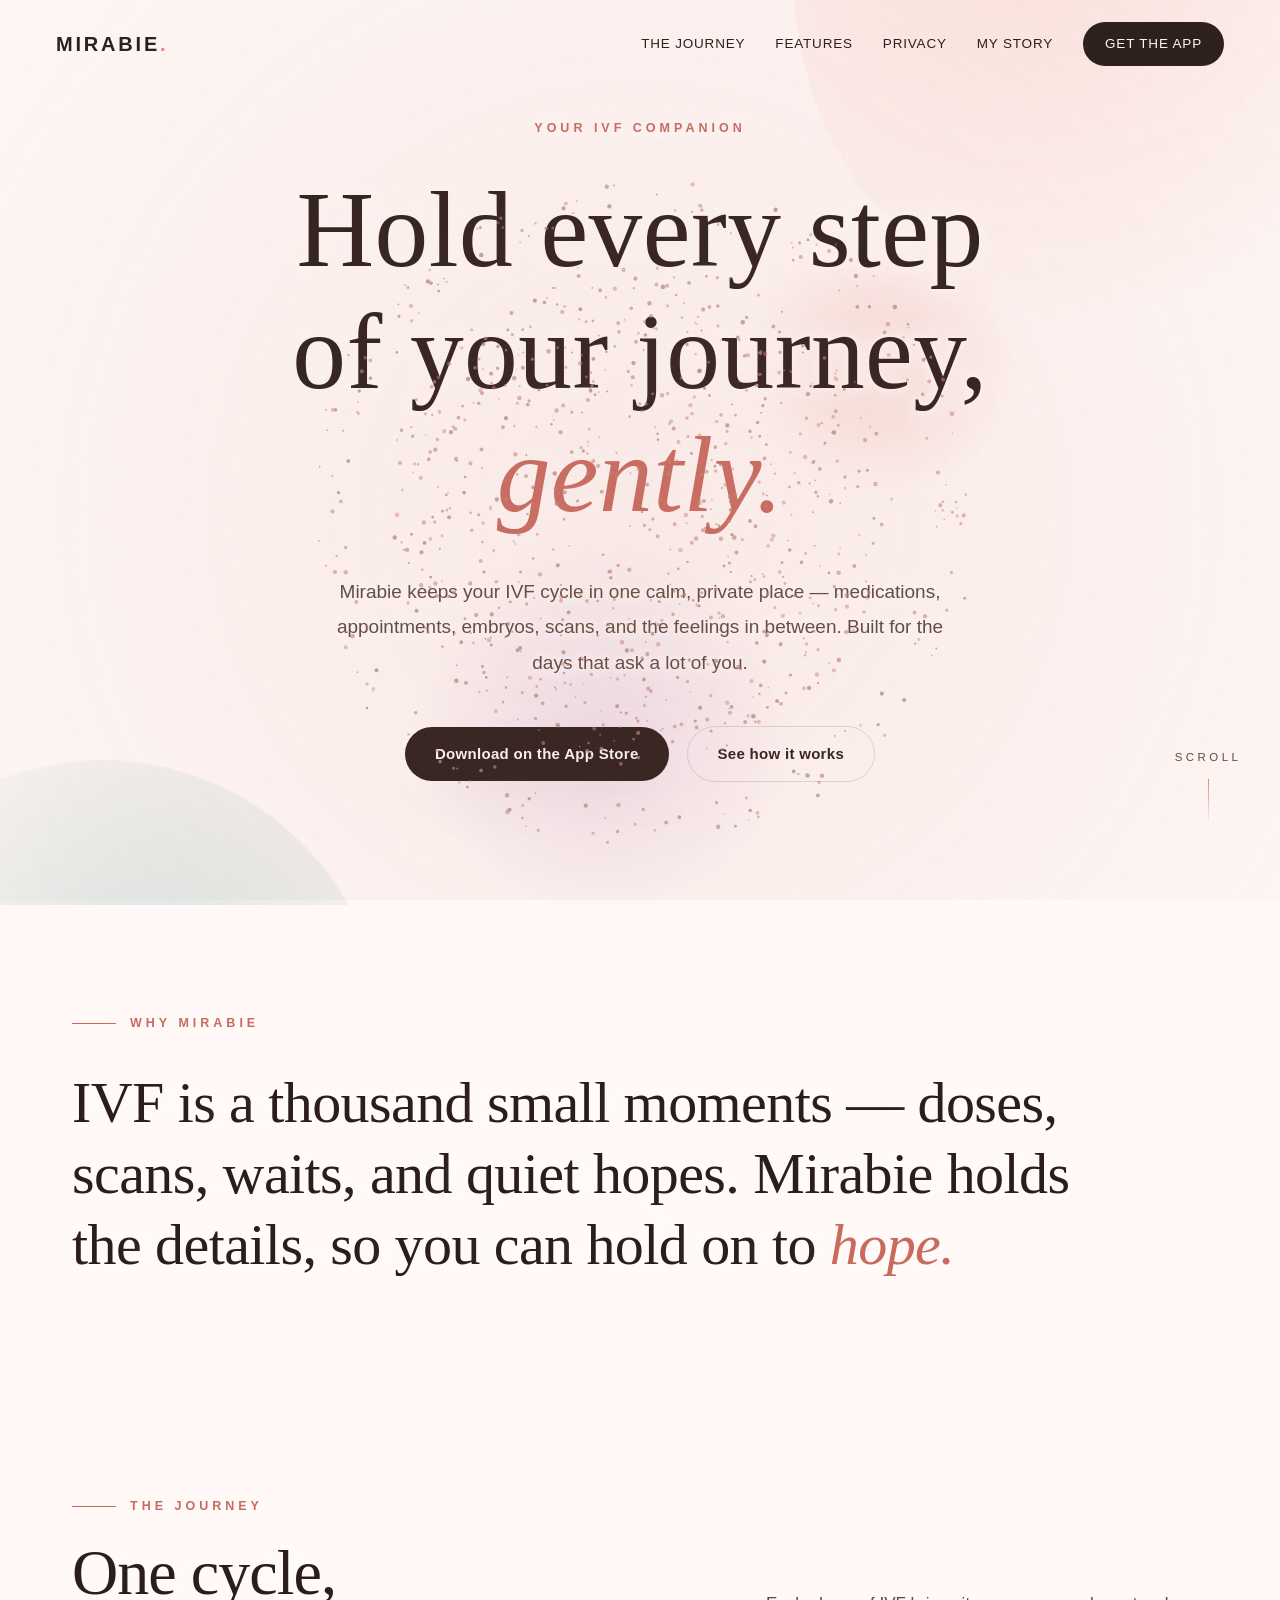
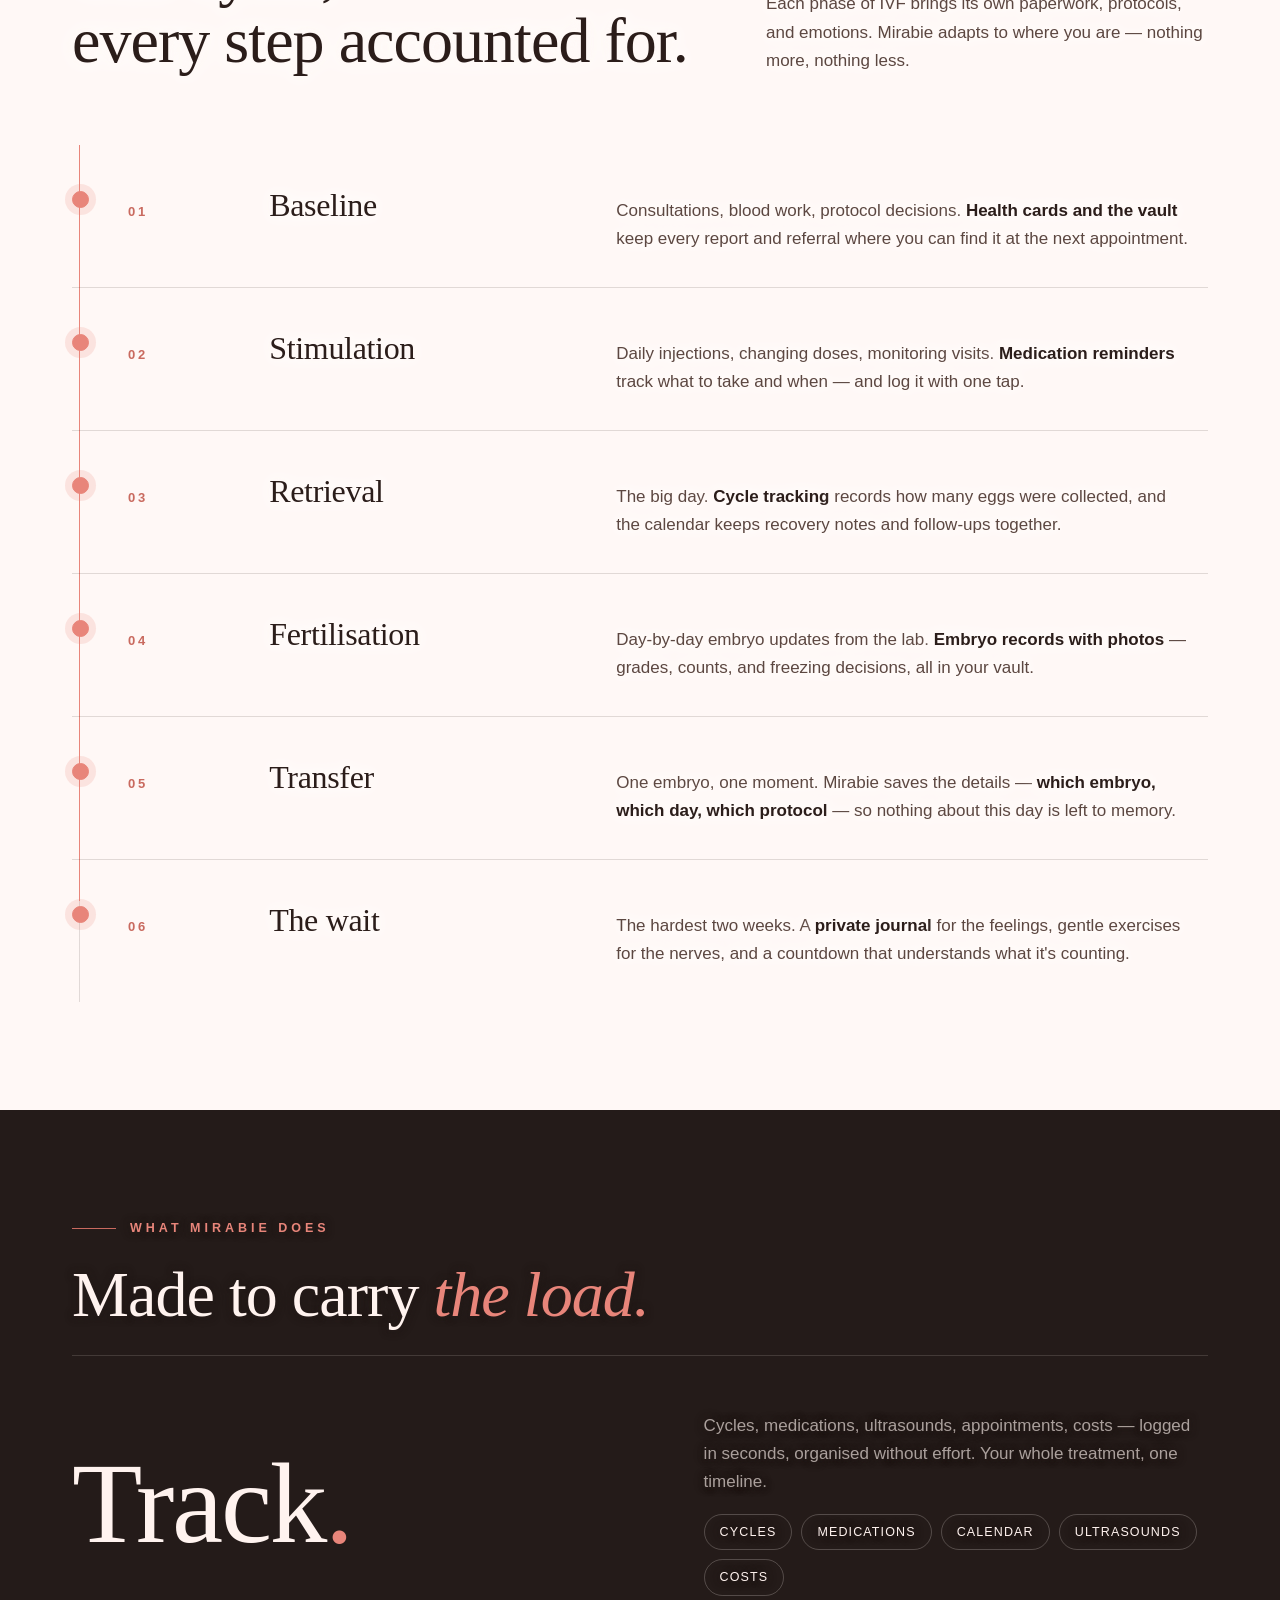
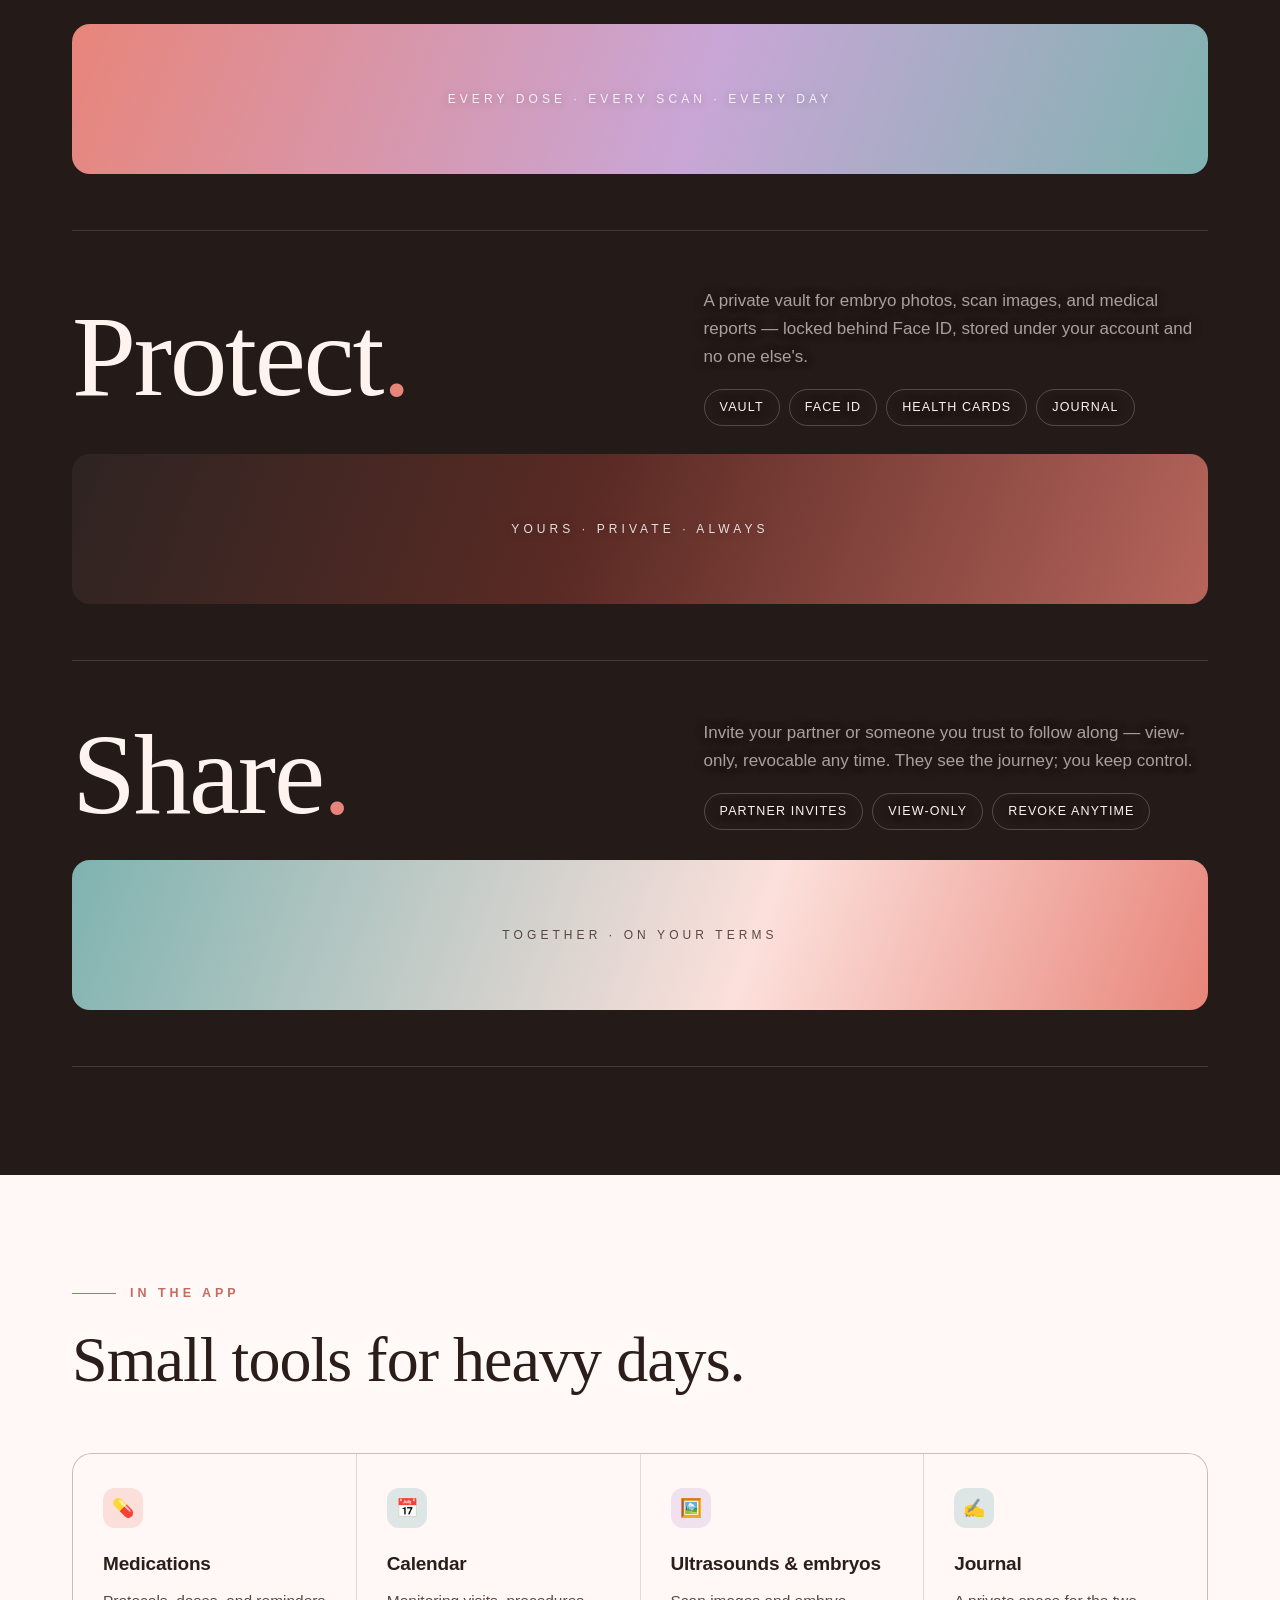
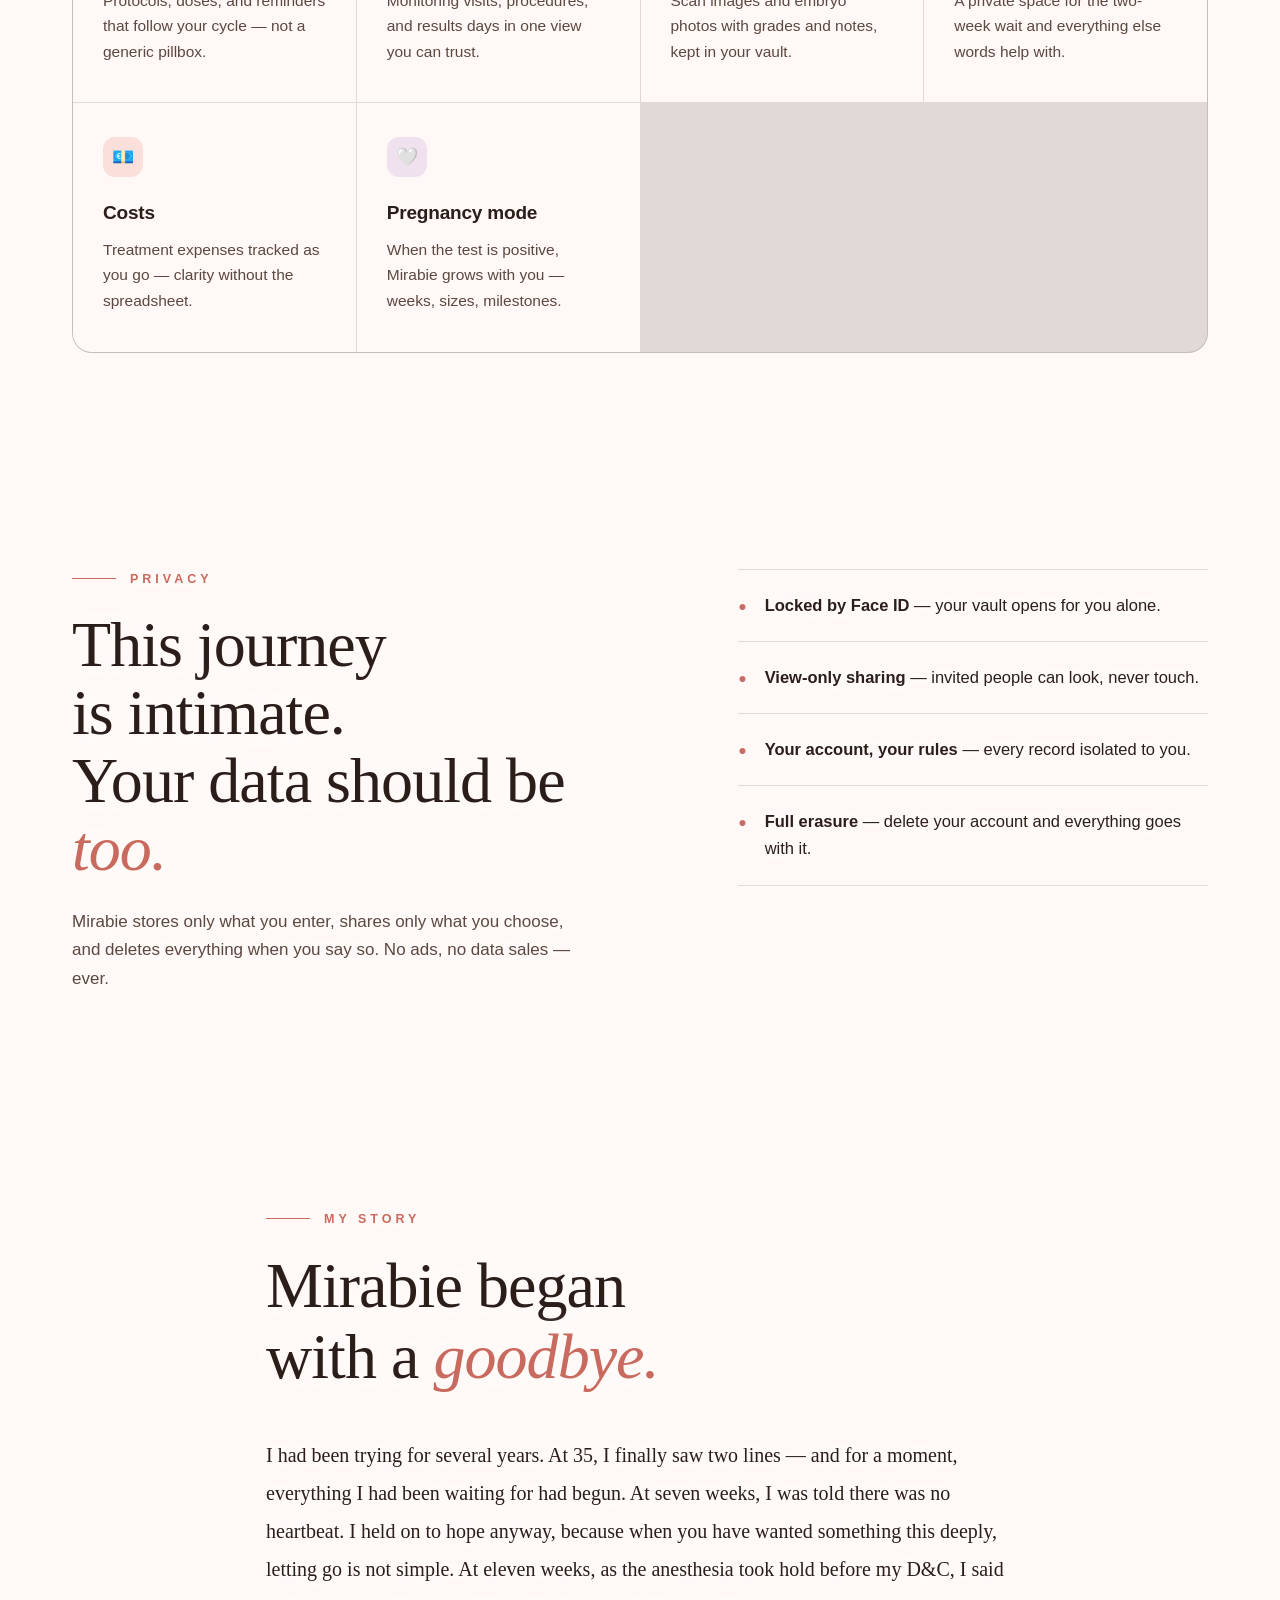
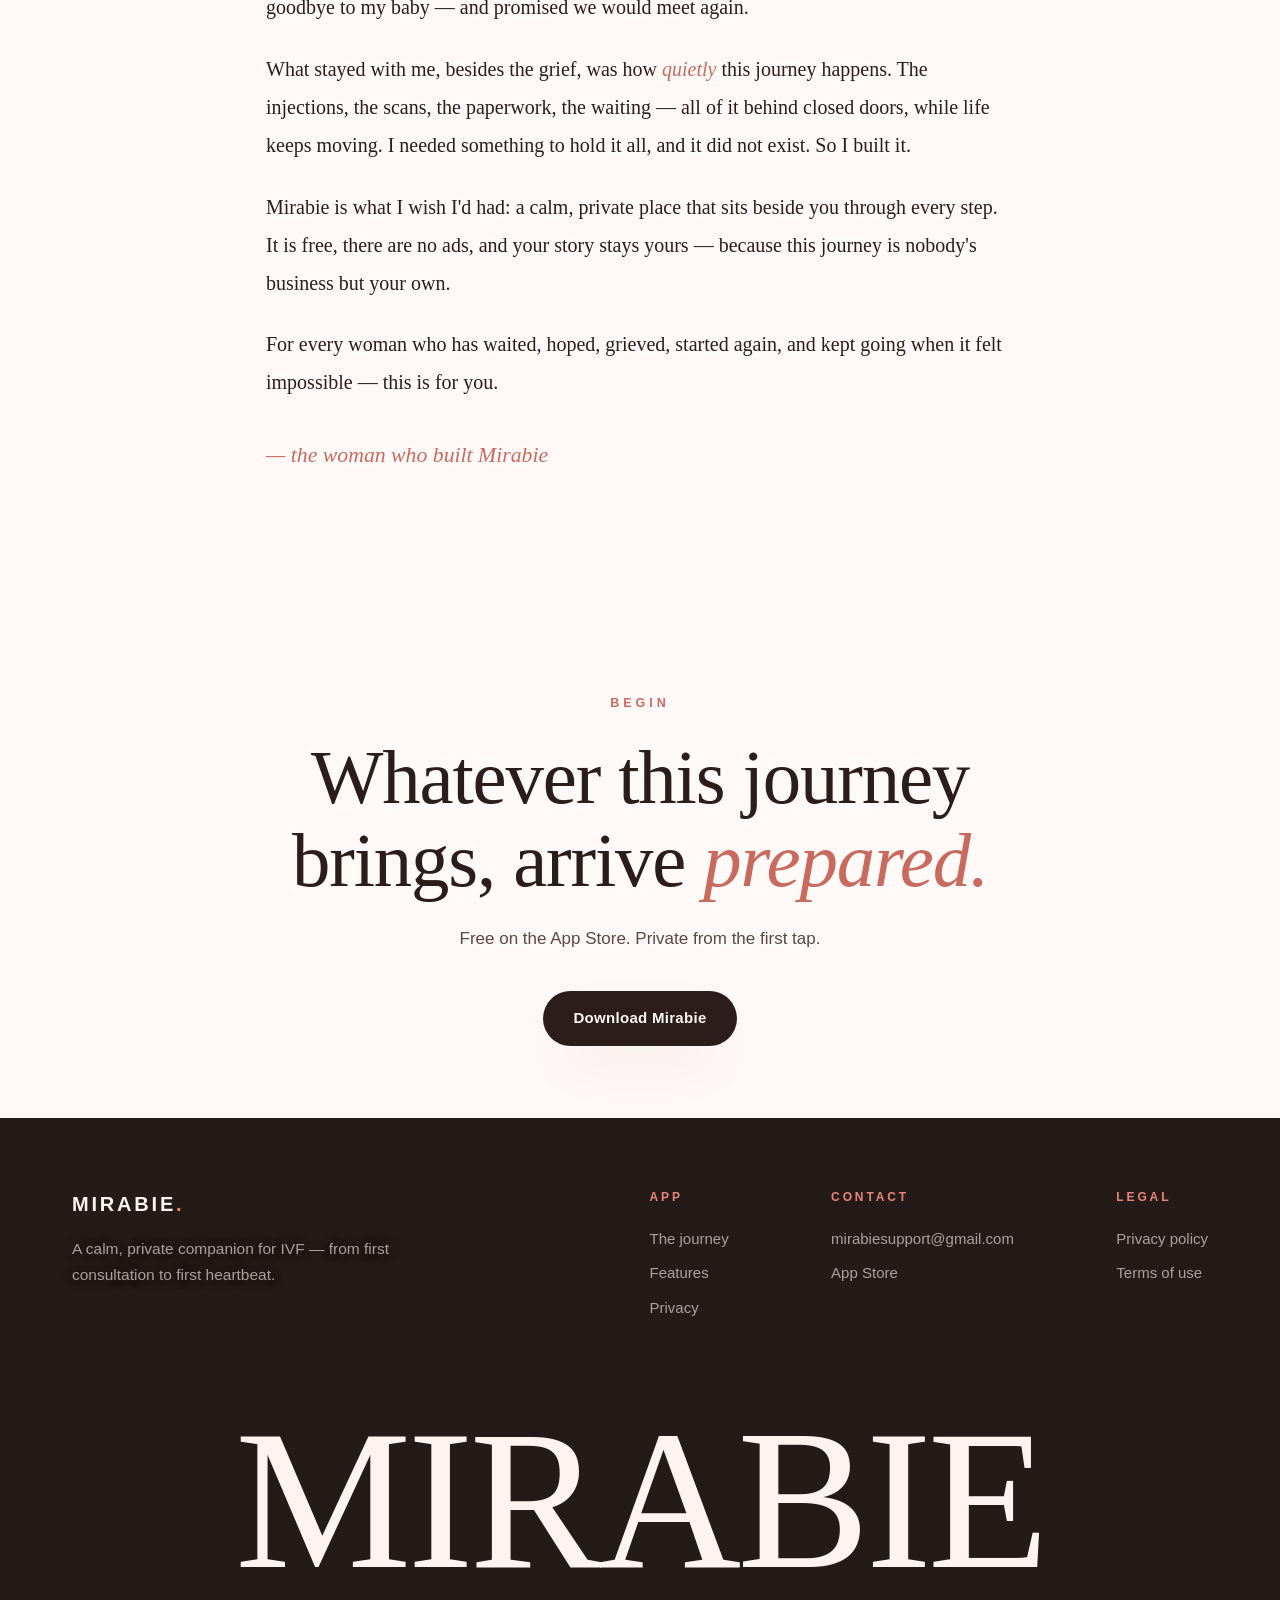
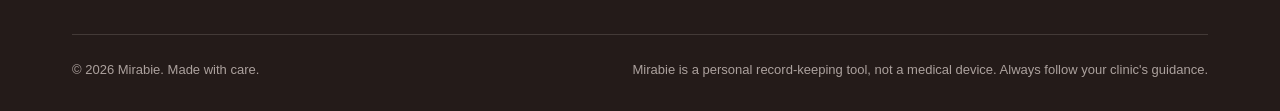
==== commit 27e0134f: "site: mobile polish — label padding, dark contrast, store CTA toast - panel-visual label no longer t" ====
--- a/index.html
+++ b/index.html
@@ -40,7 +40,7 @@
       --bg-deep:#241B19;
       --halo:#1A1413;
       --ink:#FFF3EF;
-      --ink-soft:#C4ABA4;
+      --ink-soft:#DCCAC4;
       --coral:#F6A99E;
       --coral-deep:#E8857A;
       --blush:#3A2C29;
@@ -49,15 +49,15 @@
       --line:rgba(255,243,239,.16);
       --panel-bg:#120D0C;
       --panel-ink:#FFF3EF;
-      --panel-soft:rgba(255,243,239,.6);
+      --panel-soft:rgba(255,243,239,.78);
       --shadow:0 24px 60px -24px rgba(0,0,0,.6);
     }
   }
   :root[data-theme="dark"]{
-    --bg:#1A1413; --bg-deep:#241B19; --halo:#1A1413; --ink:#FFF3EF; --ink-soft:#C4ABA4;
+    --bg:#1A1413; --bg-deep:#241B19; --halo:#1A1413; --ink:#FFF3EF; --ink-soft:#DCCAC4;
     --coral:#F6A99E; --coral-deep:#E8857A; --blush:#3A2C29;
     --teal:#A6D4D1; --lavender:#DCC2E6; --line:rgba(255,243,239,.16);
-    --panel-bg:#120D0C; --panel-ink:#FFF3EF; --panel-soft:rgba(255,243,239,.6);
+    --panel-bg:#120D0C; --panel-ink:#FFF3EF; --panel-soft:rgba(255,243,239,.78);
     --shadow:0 24px 60px -24px rgba(0,0,0,.6);
   }
   :root[data-theme="light"]{
@@ -261,8 +261,12 @@
   .pv-share .grad{background:linear-gradient(110deg, #7FB3B0, #FCE0DB 60%, #E8857A)}
   .panel-visual .label{
     position:absolute; inset:0; display:flex; align-items:center; justify-content:center;
+    padding:0 28px; box-sizing:border-box; text-align:center; line-height:2;
     font-size:12px; letter-spacing:.34em; text-transform:uppercase; color:rgba(255,255,255,.85);
     text-shadow:0 1px 8px rgba(0,0,0,.25);
+  }
+  @media (max-width:600px){
+    .panel-visual .label{font-size:11px; letter-spacing:.16em; padding:0 20px}
   }
   .pv-share .label{color:rgba(58,35,32,.82); text-shadow:0 1px 6px rgba(255,255,255,.35)}
   @media (max-width:840px){ .panel-row{grid-template-columns:1fr} }
@@ -366,10 +370,28 @@
   :root, :root[data-theme="light"], :root[data-theme="dark"]{
     --halo-shadow:0 0 4px var(--halo), 0 0 10px var(--halo), 0 0 18px var(--halo), 0 0 32px var(--halo);
   }
+  /* dark ground needs a denser halo — bright particles otherwise sit on the letterforms */
+  @media (prefers-color-scheme: dark){
+    :root{--halo-shadow:0 0 2px var(--halo), 0 0 5px var(--halo), 0 0 9px var(--halo), 0 0 14px var(--halo), 0 0 22px var(--halo), 0 0 34px var(--halo), 0 0 48px var(--halo)}
+  }
+  :root[data-theme="dark"]{--halo-shadow:0 0 2px var(--halo), 0 0 5px var(--halo), 0 0 9px var(--halo), 0 0 14px var(--halo), 0 0 22px var(--halo), 0 0 34px var(--halo), 0 0 48px var(--halo)}
+  :root[data-theme="light"]{--halo-shadow:0 0 4px var(--halo), 0 0 10px var(--halo), 0 0 18px var(--halo), 0 0 32px var(--halo)}
   .panels, footer{
     --halo:var(--panel-bg);
     --halo-shadow:0 1px 3px var(--halo), 0 0 6px var(--halo), 0 0 10px var(--halo);
   }
+
+  /* ============ store toast ============ */
+  #toast{
+    position:fixed; left:50%; bottom:30px; transform:translate(-50%,16px);
+    z-index:80; background:var(--panel-bg); color:var(--panel-ink);
+    padding:15px 24px; border-radius:16px; font-size:14.5px; line-height:1.55;
+    max-width:min(92vw,430px); text-align:center;
+    box-shadow:0 14px 44px rgba(0,0,0,.4);
+    opacity:0; pointer-events:none; transition:opacity .45s ease, transform .45s ease;
+  }
+  #toast.show{opacity:1; transform:translate(-50%,0); pointer-events:auto}
+  #toast a{color:var(--coral); text-decoration:none; font-weight:600}
 
   @media (prefers-reduced-motion: reduce){
     *, *::before, *::after{animation:none !important; transition:none !important}
@@ -391,7 +413,7 @@
     <a href="#features">Features</a>
     <a href="#privacy">Privacy</a>
     <a href="#story">My story</a>
-    <a class="cta" href="#download">Get the app</a>
+    <a class="cta" href="#download" data-store>Get the app</a>
   </div>
 </nav>
 
@@ -409,7 +431,7 @@
   </h1>
   <p class="lede">Mirabie keeps your IVF cycle in one calm, private place — medications, appointments, embryos, scans, and the feelings in between. Built for the days that ask a lot of you.</p>
   <div class="actions">
-    <a class="btn primary" href="#download">Download on the App Store</a>
+    <a class="btn primary" href="#download" data-store>Download on the App Store</a>
     <a class="btn ghost" href="#journey">See how it works</a>
   </div>
   <div class="scroll-hint">Scroll</div>
@@ -555,7 +577,7 @@
   <h2 class="serif reveal">Whatever this journey brings, arrive <em>prepared.</em></h2>
   <p class="reveal">Free on the App Store. Private from the first tap.</p>
   <div class="actions reveal">
-    <a class="btn primary" href="#" title="Coming soon to the App Store">Download Mirabie</a>
+    <a class="btn primary" href="#download" data-store>Download Mirabie</a>
   </div>
 </section>
 
@@ -593,9 +615,26 @@
   </div>
 </footer>
 
+<div id="toast" role="status"></div>
+
 <script>
 (function(){
   var reduced = matchMedia('(prefers-reduced-motion: reduce)').matches;
+
+  /* app store buttons — set STORE_URL once the app is approved and they link straight out */
+  var STORE_URL = ''; // e.g. 'https://apps.apple.com/app/id6787588567'
+  var toast = document.getElementById('toast');
+  var toastTimer = null;
+  document.querySelectorAll('[data-store]').forEach(function(a){
+    a.addEventListener('click', function(ev){
+      if(STORE_URL){ ev.preventDefault(); window.open(STORE_URL, '_blank', 'noopener'); return; }
+      ev.preventDefault();
+      toast.innerHTML = 'Mirabie is in its final App Store review — almost here. <a href="mailto:mirabiesupport@gmail.com?subject=Tell%20me%20when%20Mirabie%20is%20live">Email us</a> and we’ll tell you the moment it’s live.';
+      toast.classList.add('show');
+      clearTimeout(toastTimer);
+      toastTimer = setTimeout(function(){ toast.classList.remove('show'); }, 6000);
+    });
+  });
 
   /* nav */
   var nav = document.getElementById('nav');
@@ -785,7 +824,7 @@
     var wob = reduced ? 0 : scale*0.008;
     var tealR = 90+37*dCur, tealG = 146+33*dCur, tealB = 142+34*dCur;
     var portrait = w < h;
-    var baseA = (0.42+0.03*dCur) * (portrait?0.68:1); // quieter watermark behind narrow text columns
+    var baseA = (0.42+0.03*dCur) * (portrait?0.42:1); // quieter watermark behind narrow text columns
     for(var b=0;b<4;b++){
       var m = bucketMix[b], idx = buckets[b];
       ctx.fillStyle = 'rgba('+((cr+(tealR-cr)*m)|0)+','+((cg+(tealG-cg)*m)|0)+','+((cb+(tealB-cb)*m)|0)+','+(baseA+m)+')';
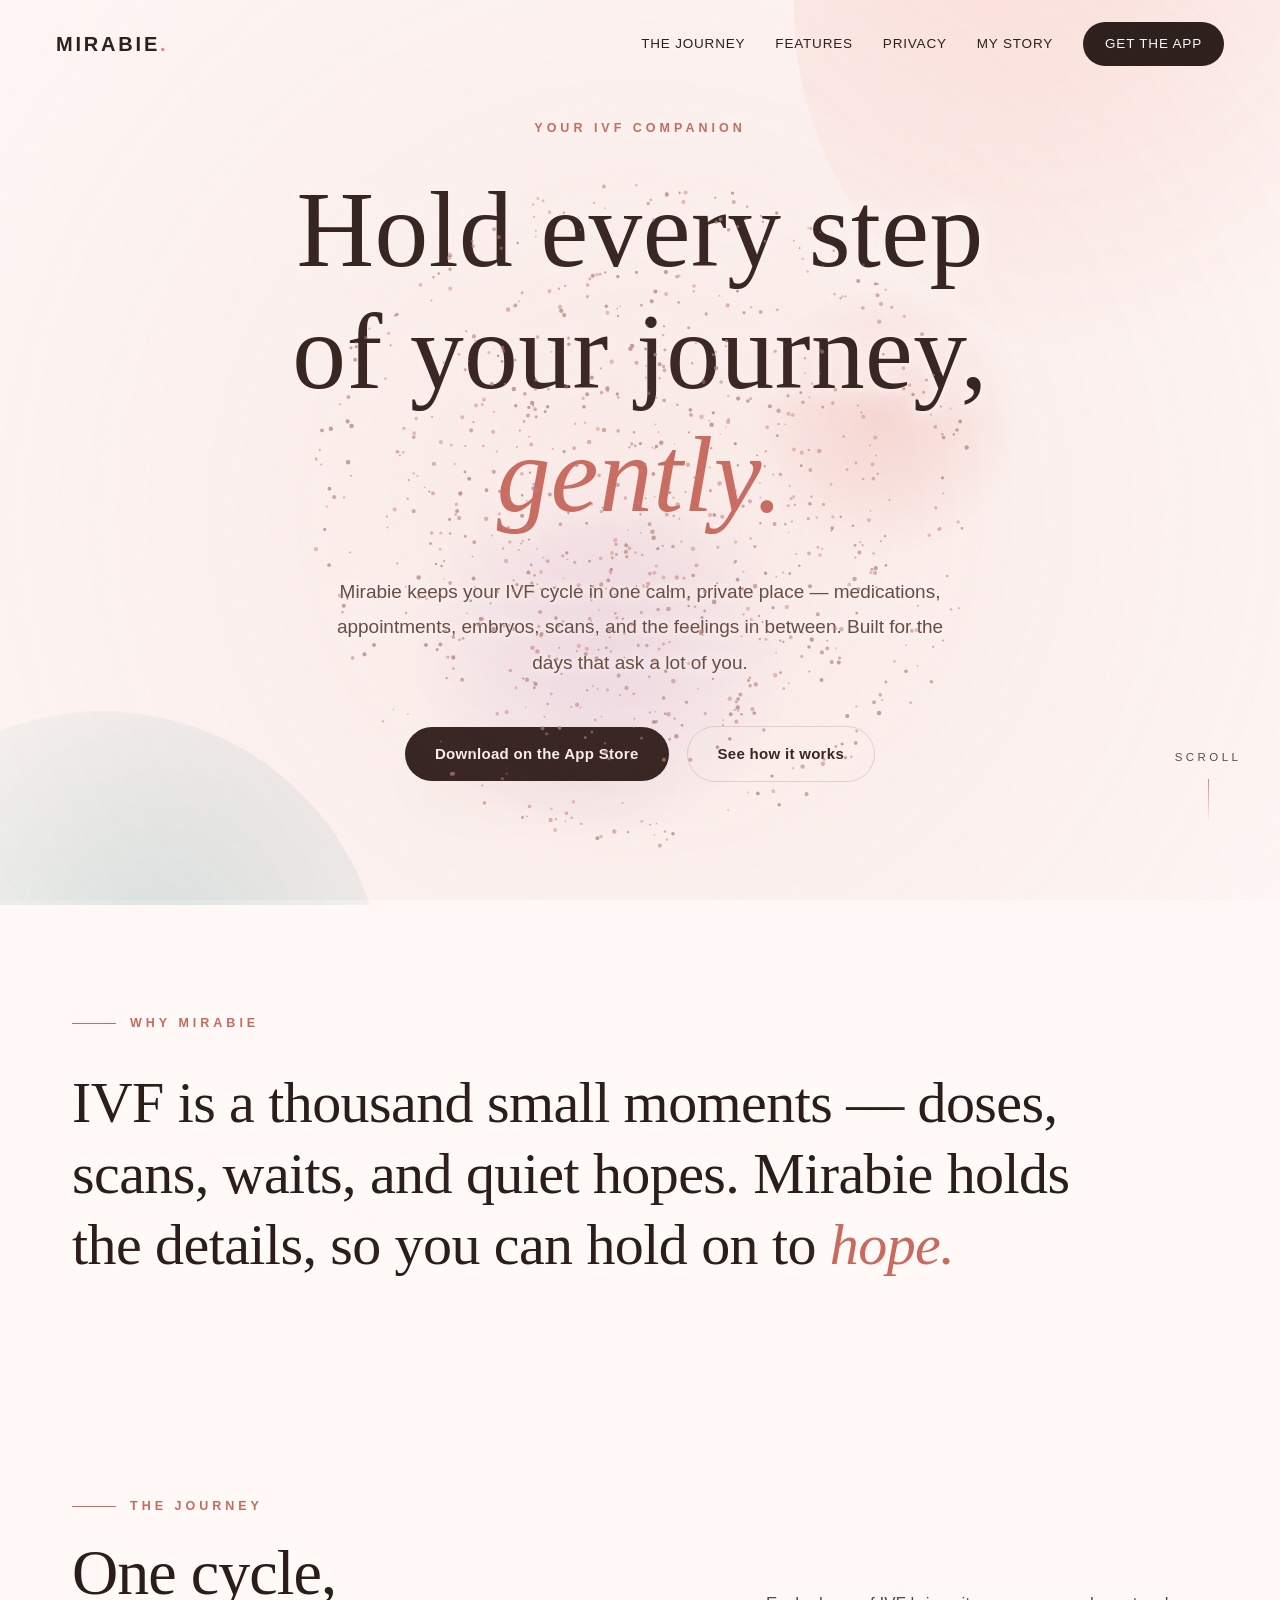
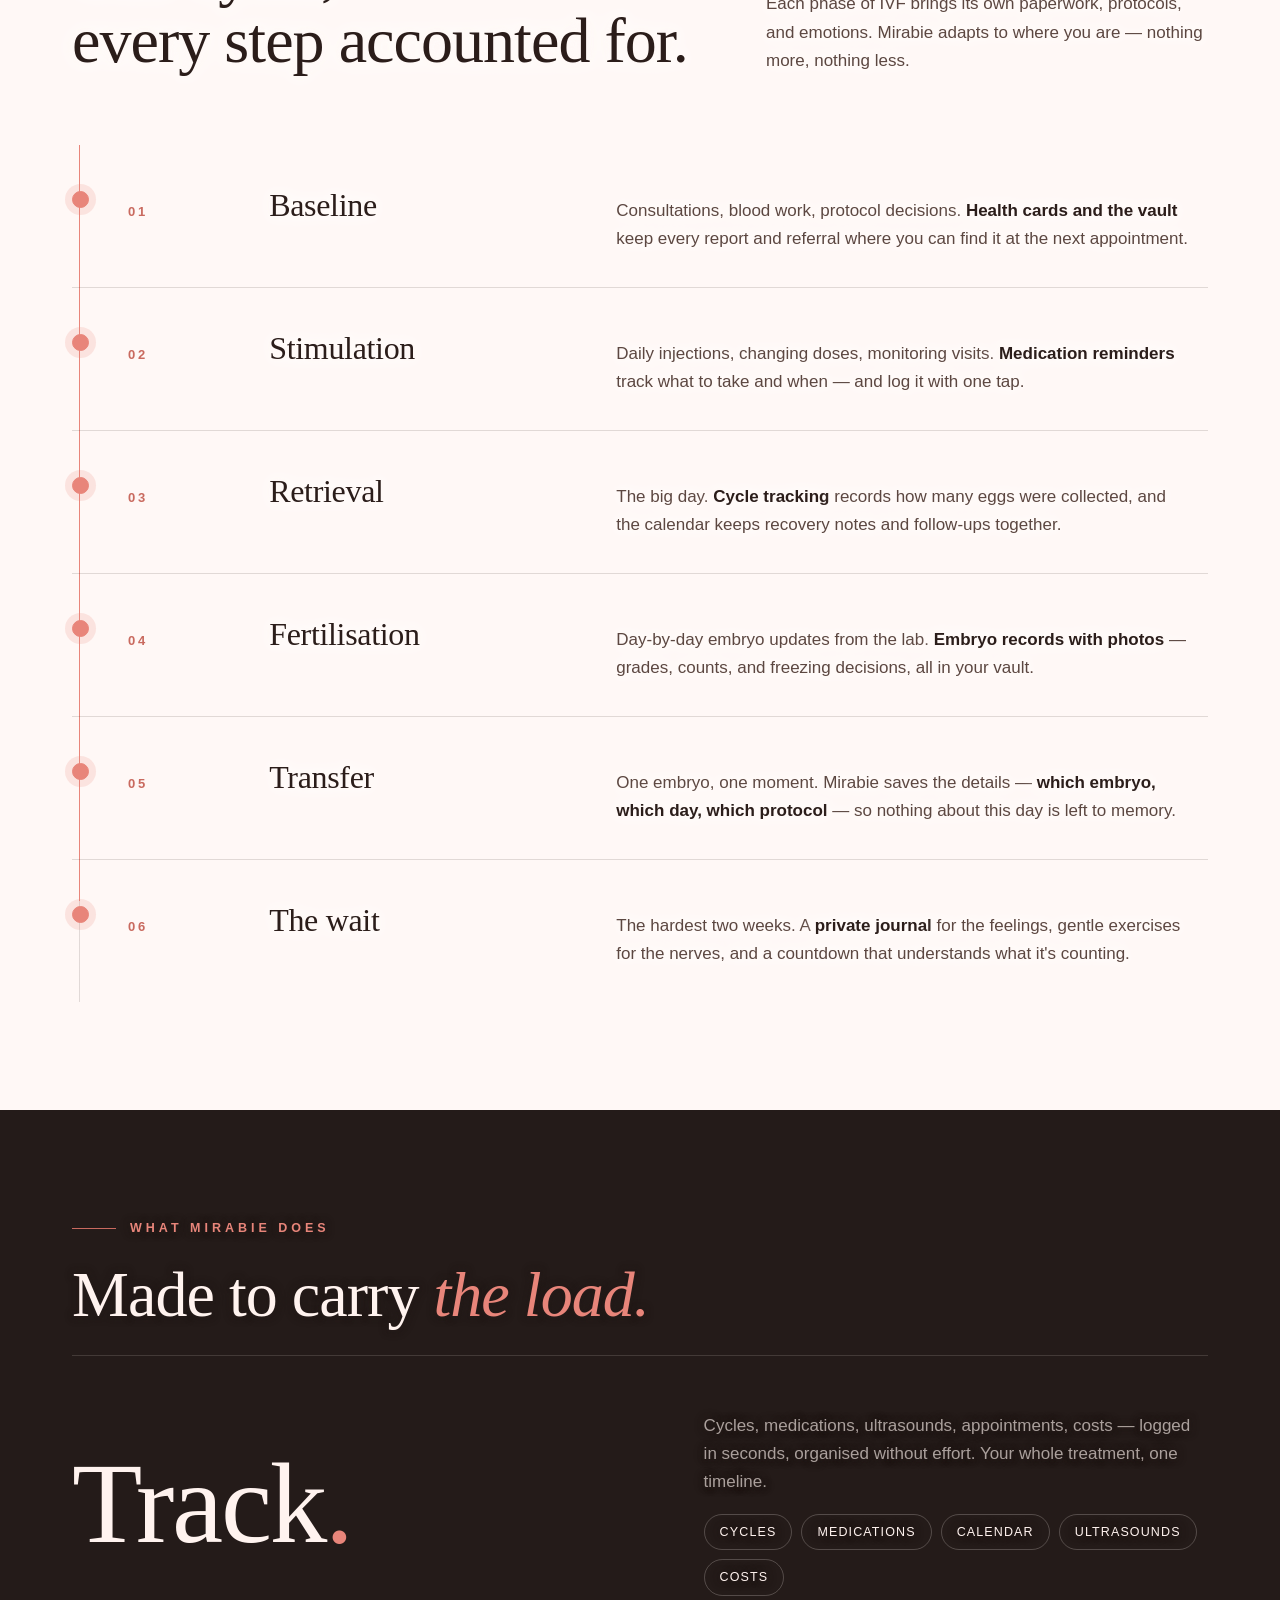
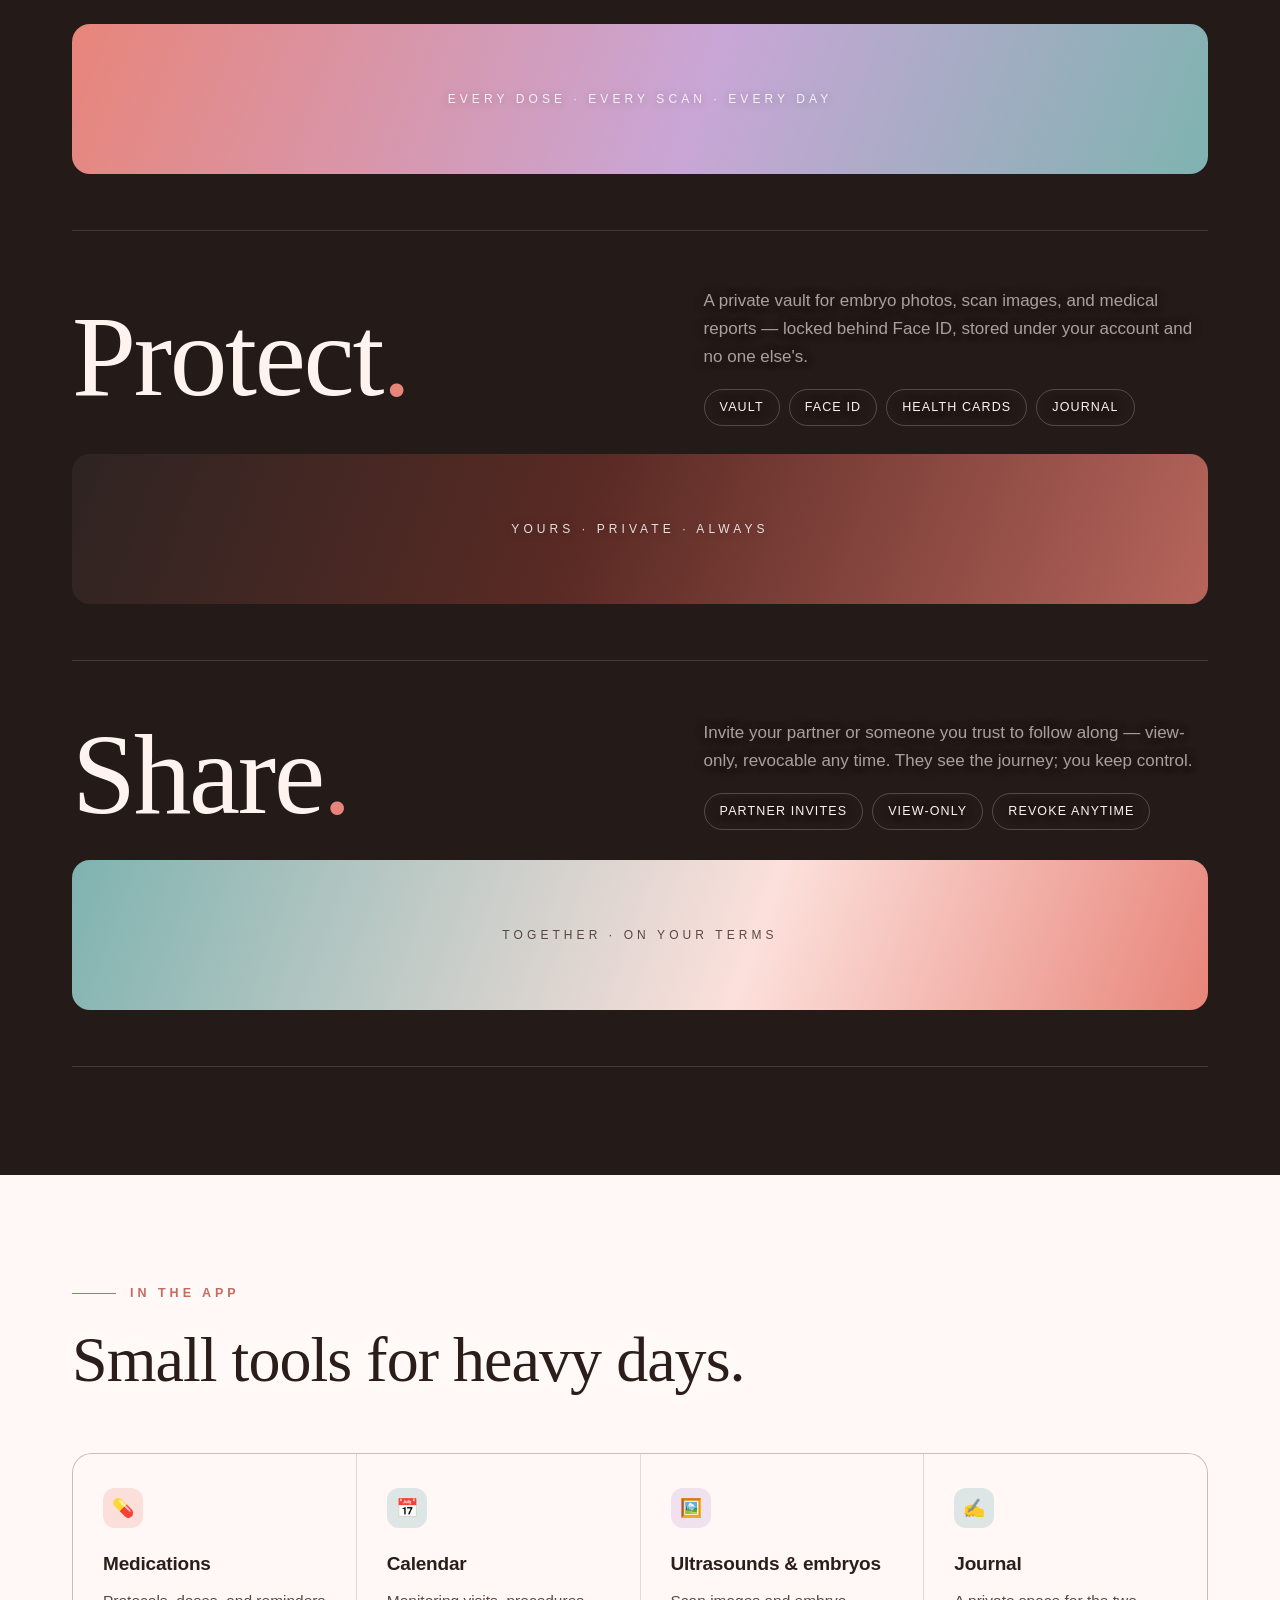
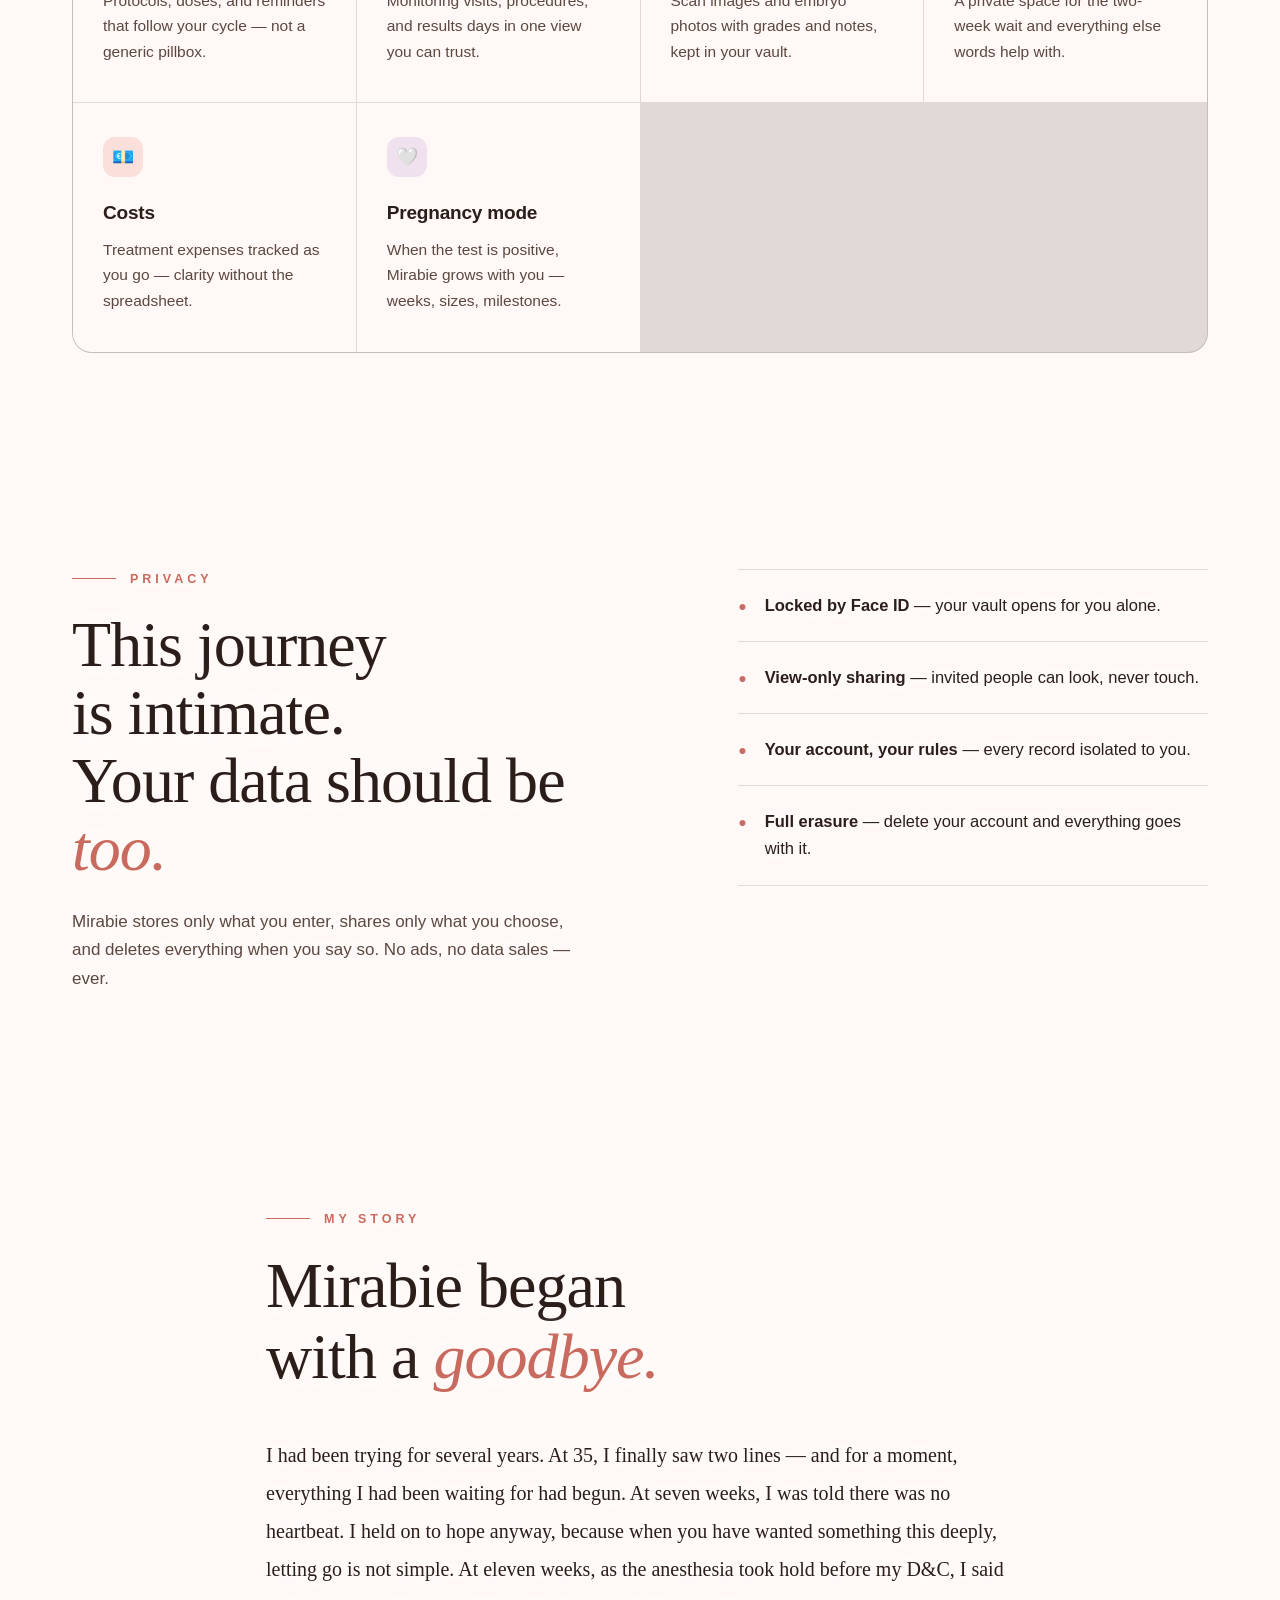
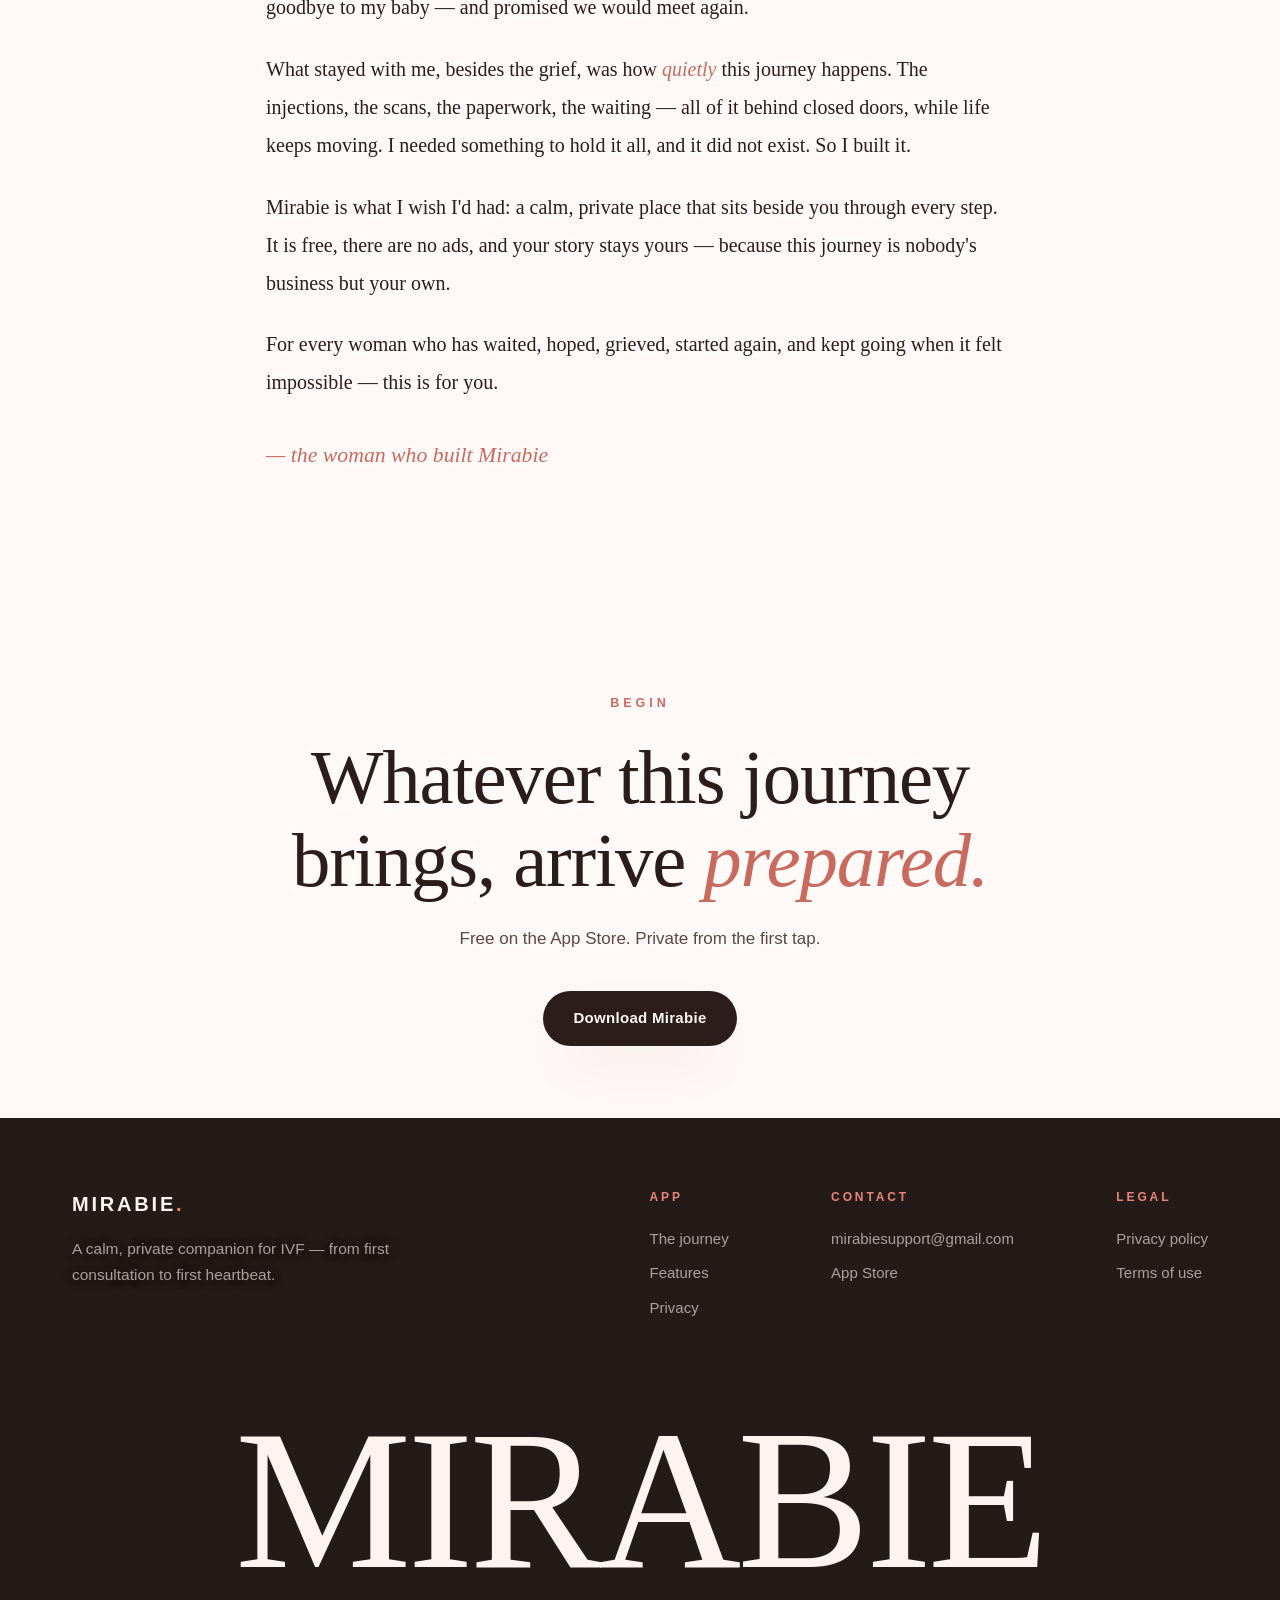
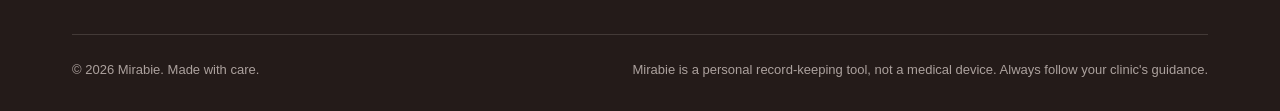
==== commit 7c40cbec: "site: wire download buttons to live App Store link (app approved 2026-07-21) Co-Authored-By: Claude " ====
--- a/index.html
+++ b/index.html
@@ -622,7 +622,7 @@
   var reduced = matchMedia('(prefers-reduced-motion: reduce)').matches;
 
   /* app store buttons — set STORE_URL once the app is approved and they link straight out */
-  var STORE_URL = ''; // e.g. 'https://apps.apple.com/app/id6787588567'
+  var STORE_URL = 'https://apps.apple.com/app/id6787588567'; // LIVE 2026-07-21
   var toast = document.getElementById('toast');
   var toastTimer = null;
   document.querySelectorAll('[data-store]').forEach(function(a){
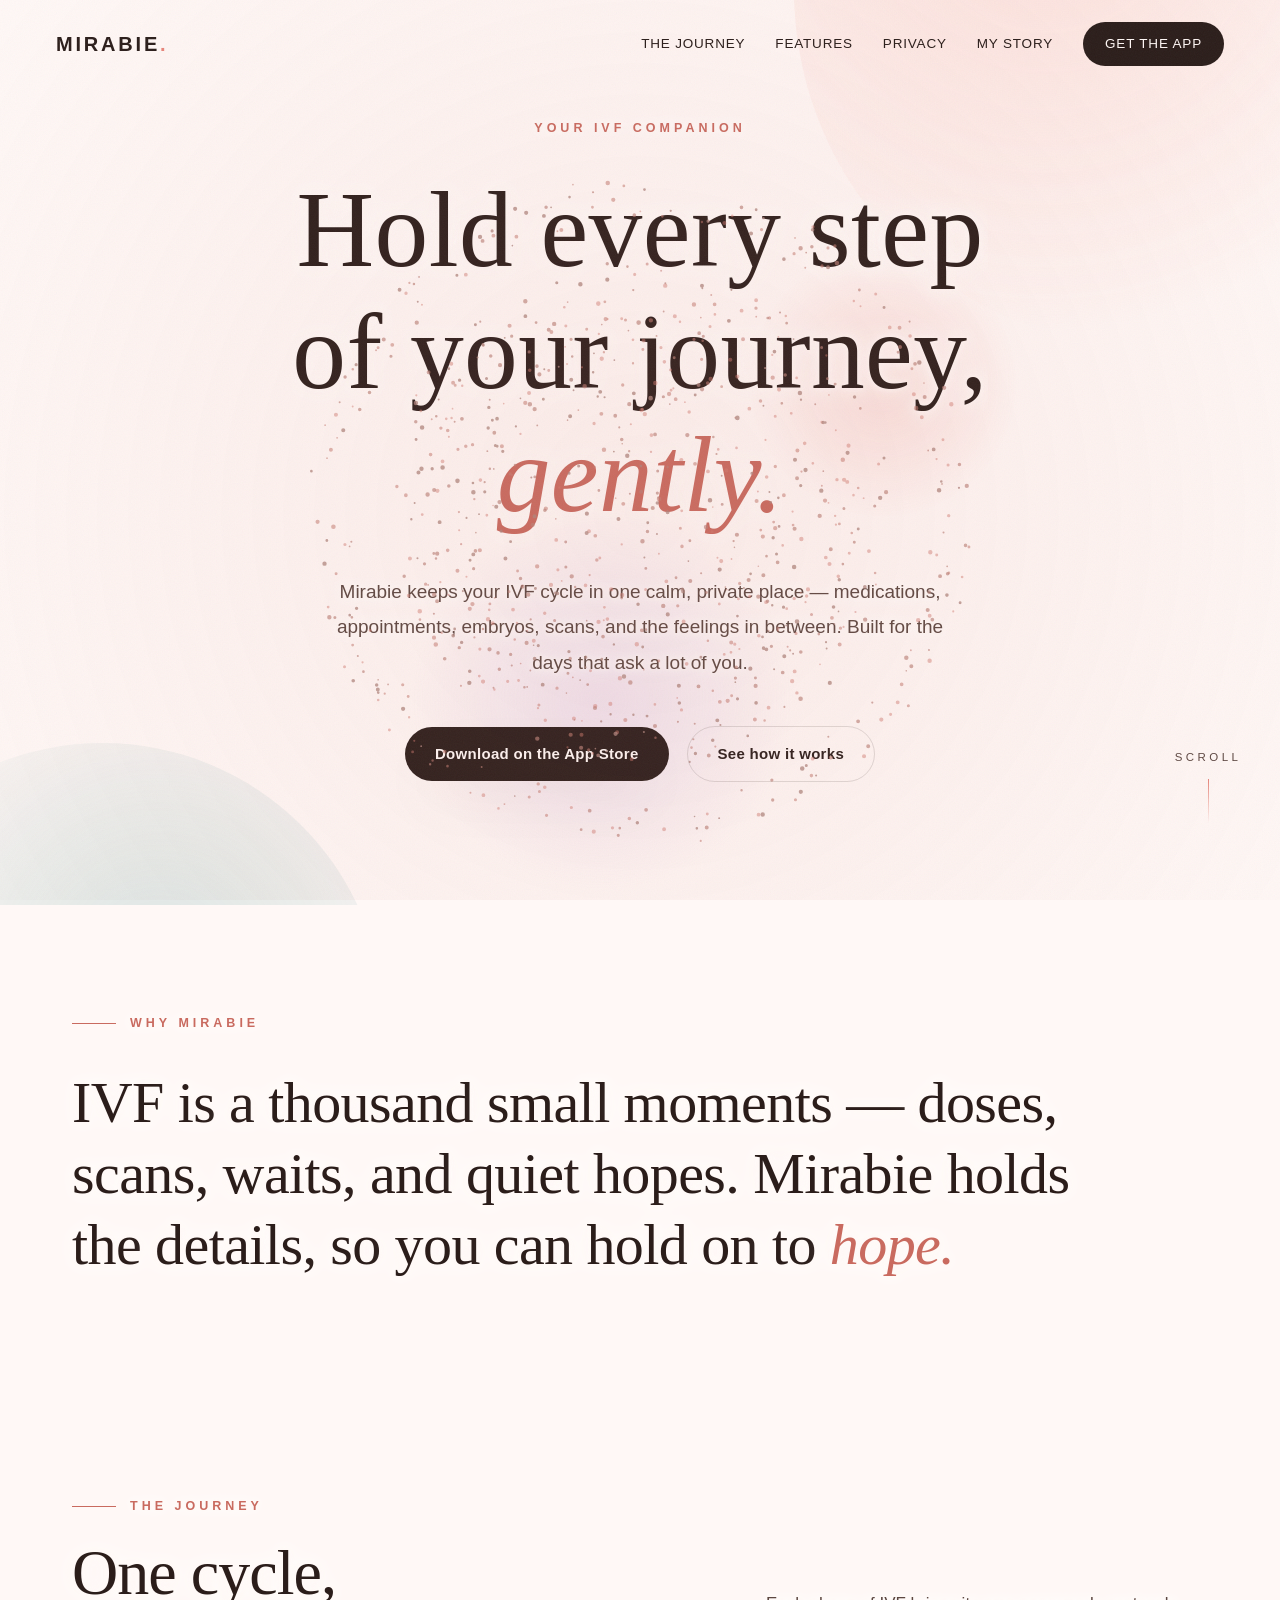
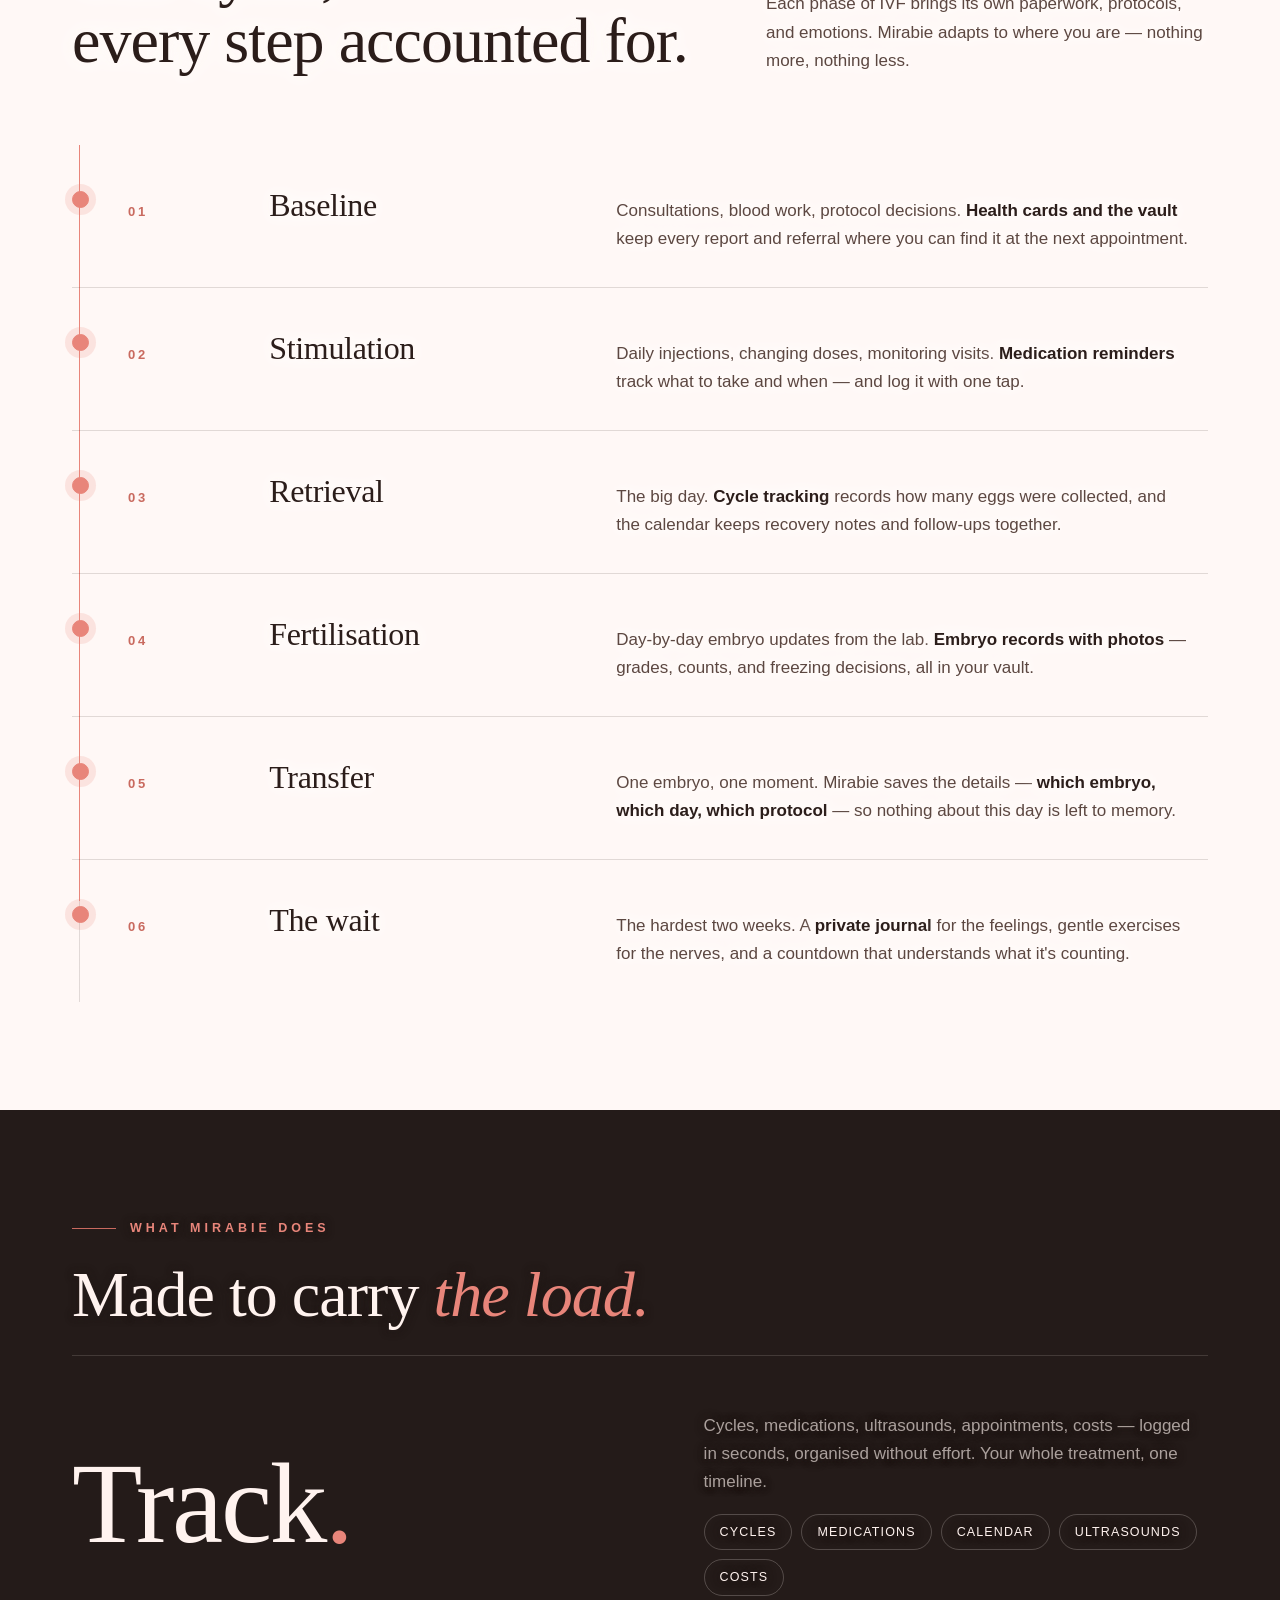
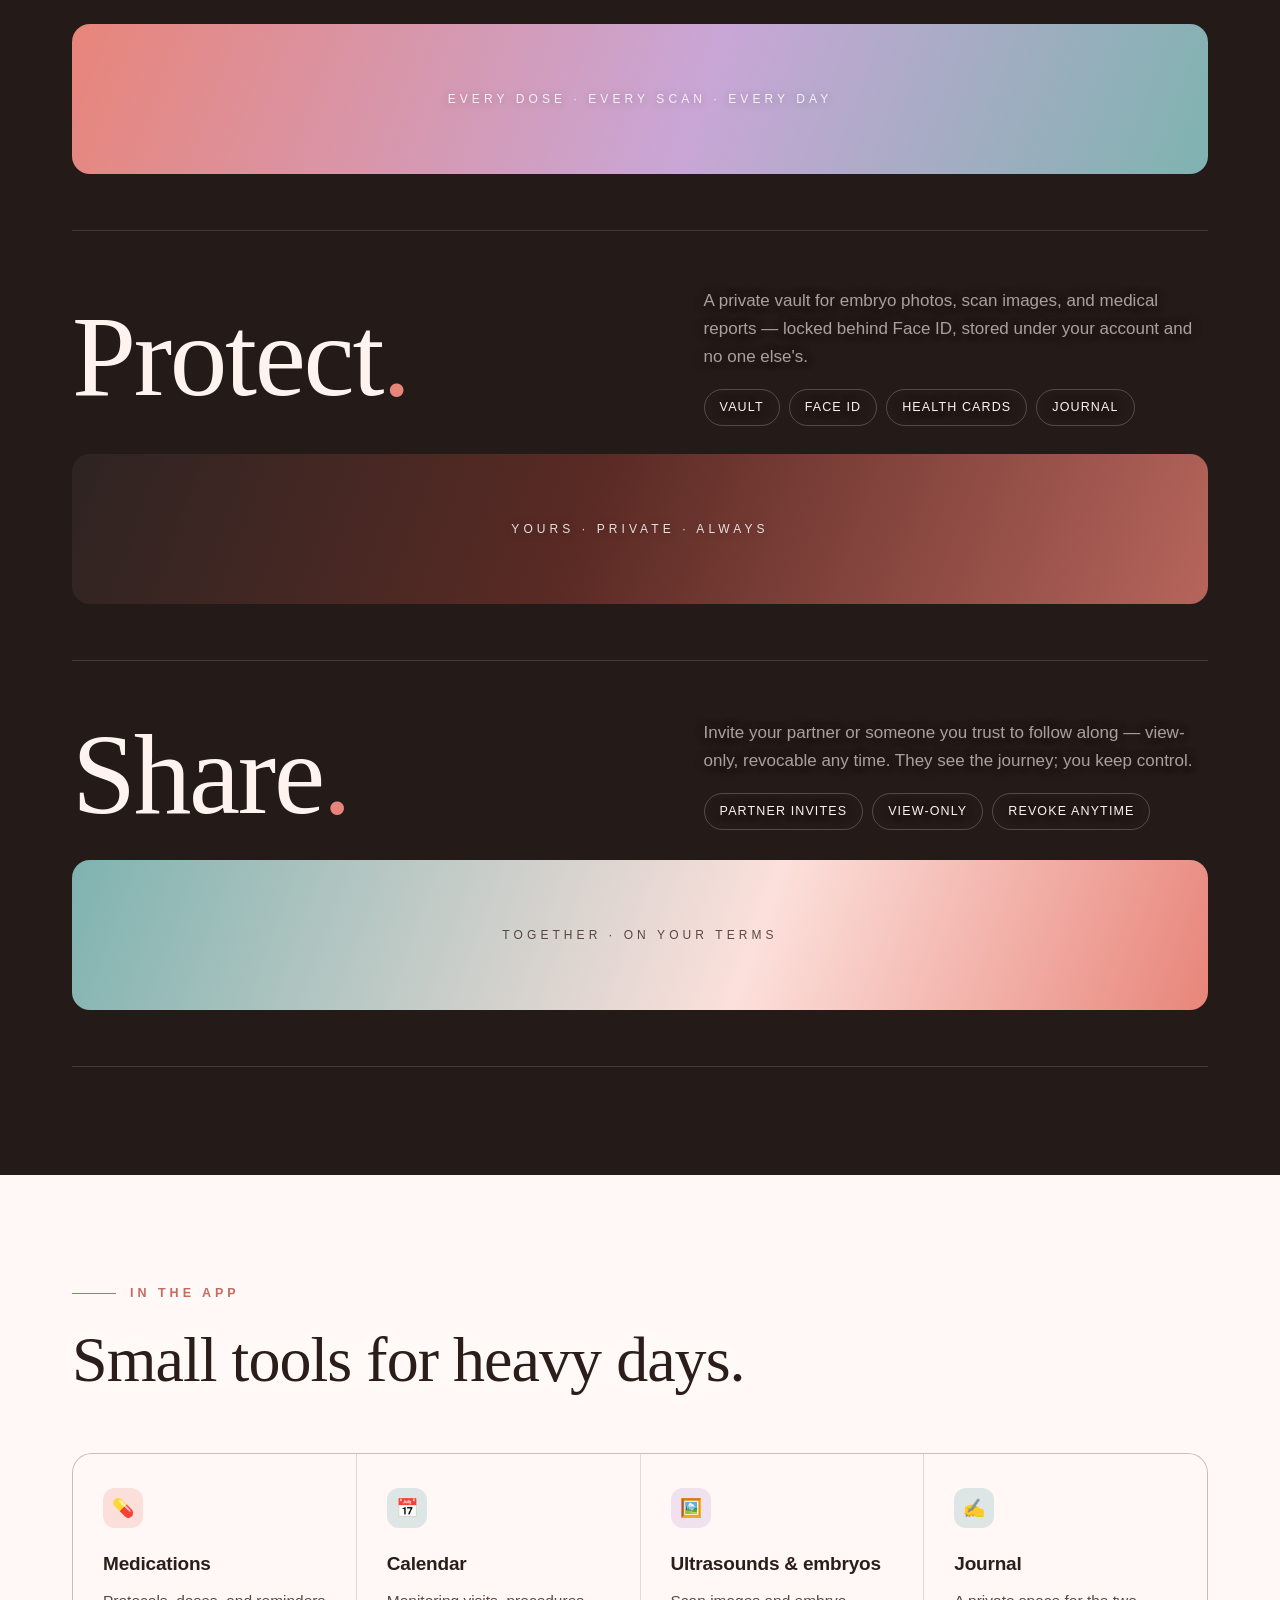
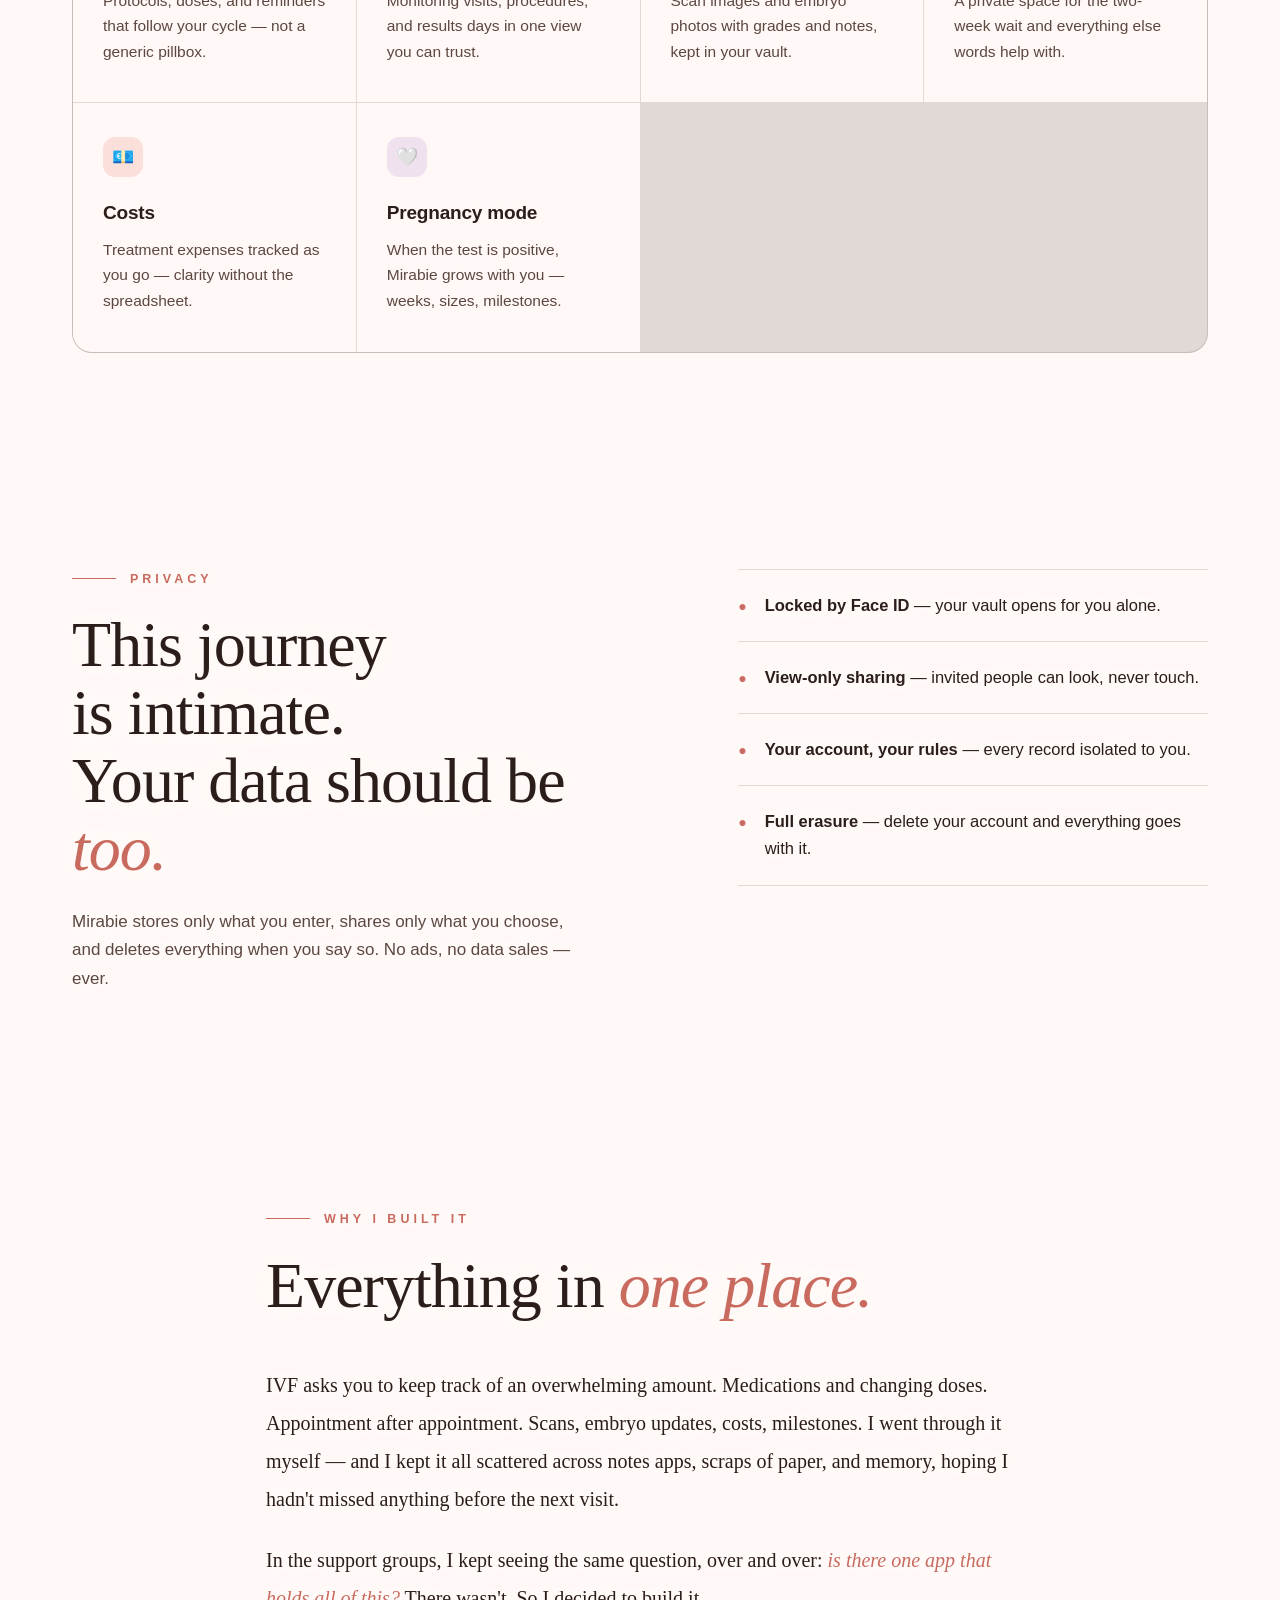
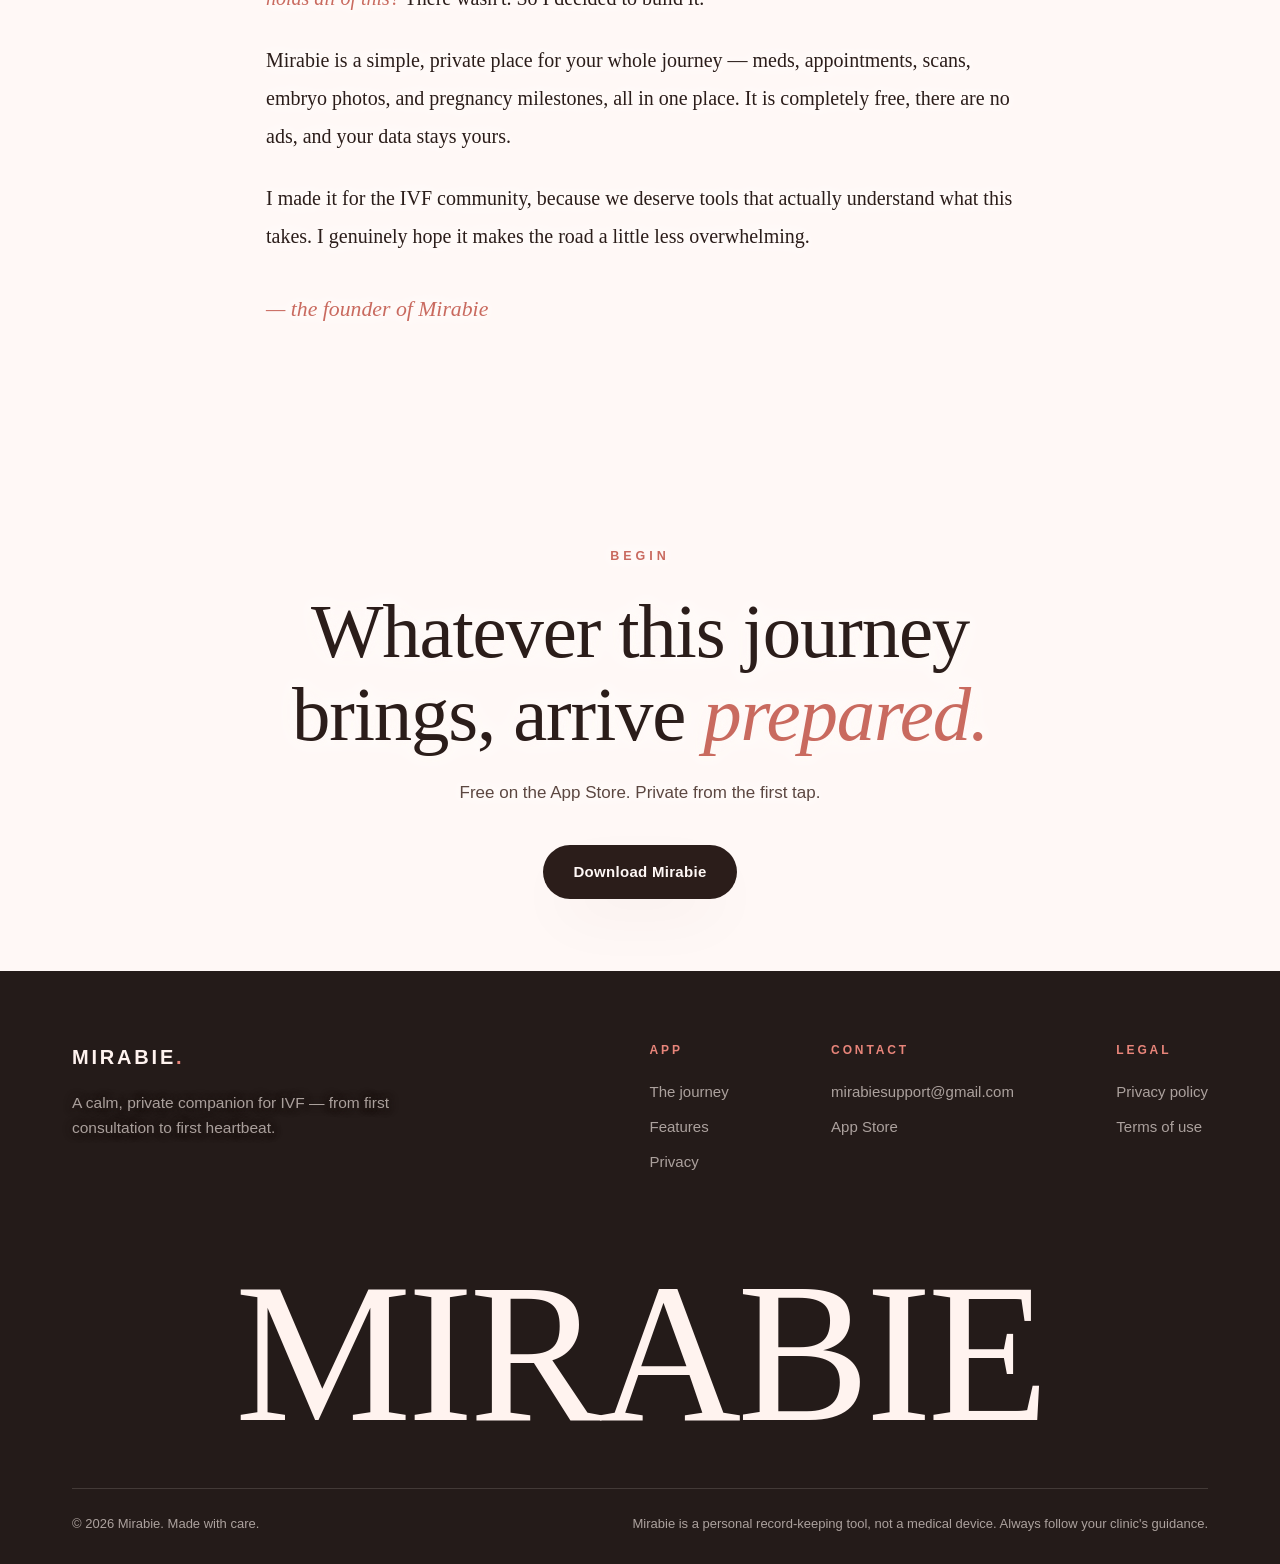
==== commit d58344a2: "site: rewrite story — product-gap origin, not loss. Emotional via the overwhelm of tracking IVF + co" ====
--- a/index.html
+++ b/index.html
@@ -560,14 +560,14 @@
 
 <section class="story" id="story">
   <div class="story-wrap">
-    <div class="eyebrow reveal">My story</div>
-    <h2 class="serif reveal">Mirabie began with a <em>goodbye.</em></h2>
+    <div class="eyebrow reveal">Why I built it</div>
+    <h2 class="serif reveal">Everything in <em>one place.</em></h2>
     <div class="letter">
-      <p class="reveal serif">I had been trying for several years. At 35, I finally saw two lines — and for a moment, everything I had been waiting for had begun. At seven weeks, I was told there was no heartbeat. I held on to hope anyway, because when you have wanted something this deeply, letting go is not simple. At eleven weeks, as the anesthesia took hold before my D&amp;C, I said goodbye to my baby — and promised we would meet again.</p>
-      <p class="reveal serif">What stayed with me, besides the grief, was how <em>quietly</em> this journey happens. The injections, the scans, the paperwork, the waiting — all of it behind closed doors, while life keeps moving. I needed something to hold it all, and it did not exist. So I built it.</p>
-      <p class="reveal serif">Mirabie is what I wish I'd had: a calm, private place that sits beside you through every step. It is free, there are no ads, and your story stays yours — because this journey is nobody's business but your own.</p>
-      <p class="reveal serif">For every woman who has waited, hoped, grieved, started again, and kept going when it felt impossible — this is for you.</p>
-      <p class="reveal serif sign">— the woman who built Mirabie</p>
+      <p class="reveal serif">IVF asks you to keep track of an overwhelming amount. Medications and changing doses. Appointment after appointment. Scans, embryo updates, costs, milestones. I went through it myself — and I kept it all scattered across notes apps, scraps of paper, and memory, hoping I hadn't missed anything before the next visit.</p>
+      <p class="reveal serif">In the support groups, I kept seeing the same question, over and over: <em>is there one app that holds all of this?</em> There wasn't. So I decided to build it.</p>
+      <p class="reveal serif">Mirabie is a simple, private place for your whole journey — meds, appointments, scans, embryo photos, and pregnancy milestones, all in one place. It is completely free, there are no ads, and your data stays yours.</p>
+      <p class="reveal serif">I made it for the IVF community, because we deserve tools that actually understand what this takes. I genuinely hope it makes the road a little less overwhelming.</p>
+      <p class="reveal serif sign">— the founder of Mirabie</p>
     </div>
   </div>
 </section>
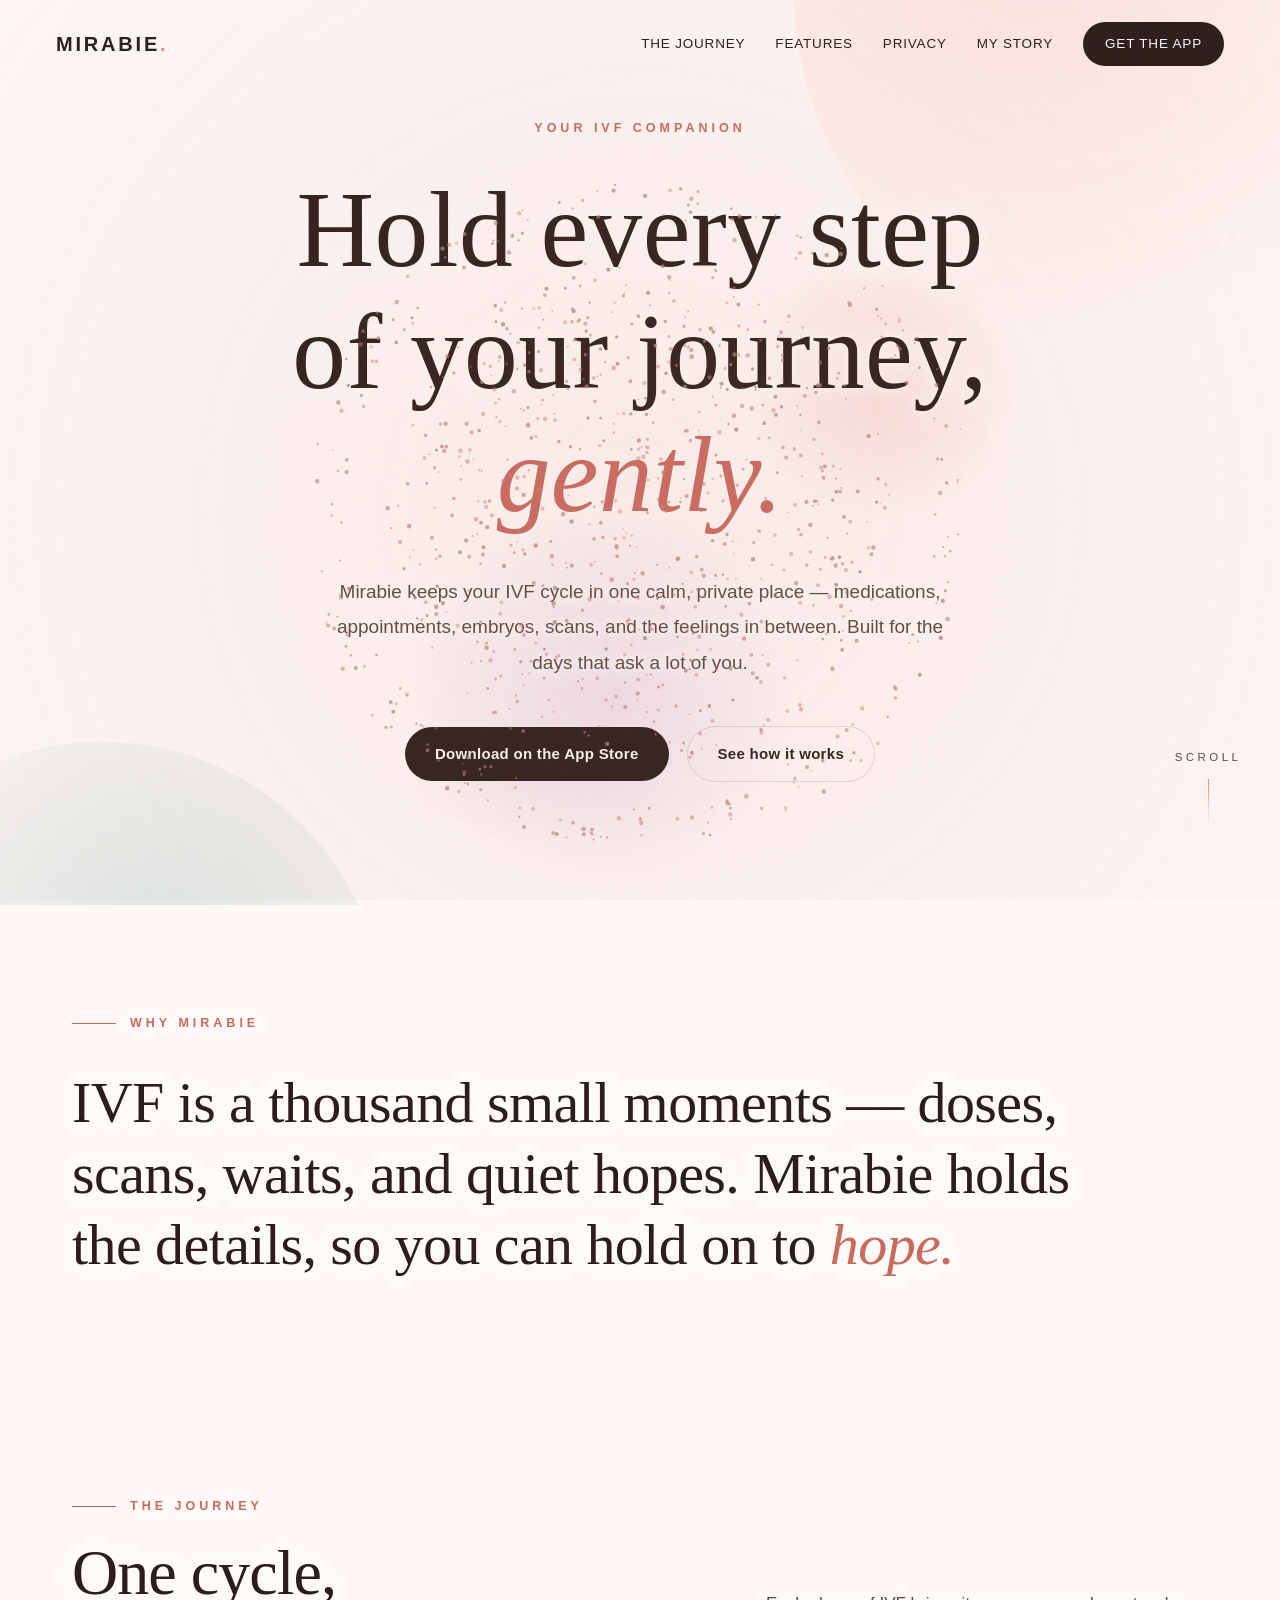
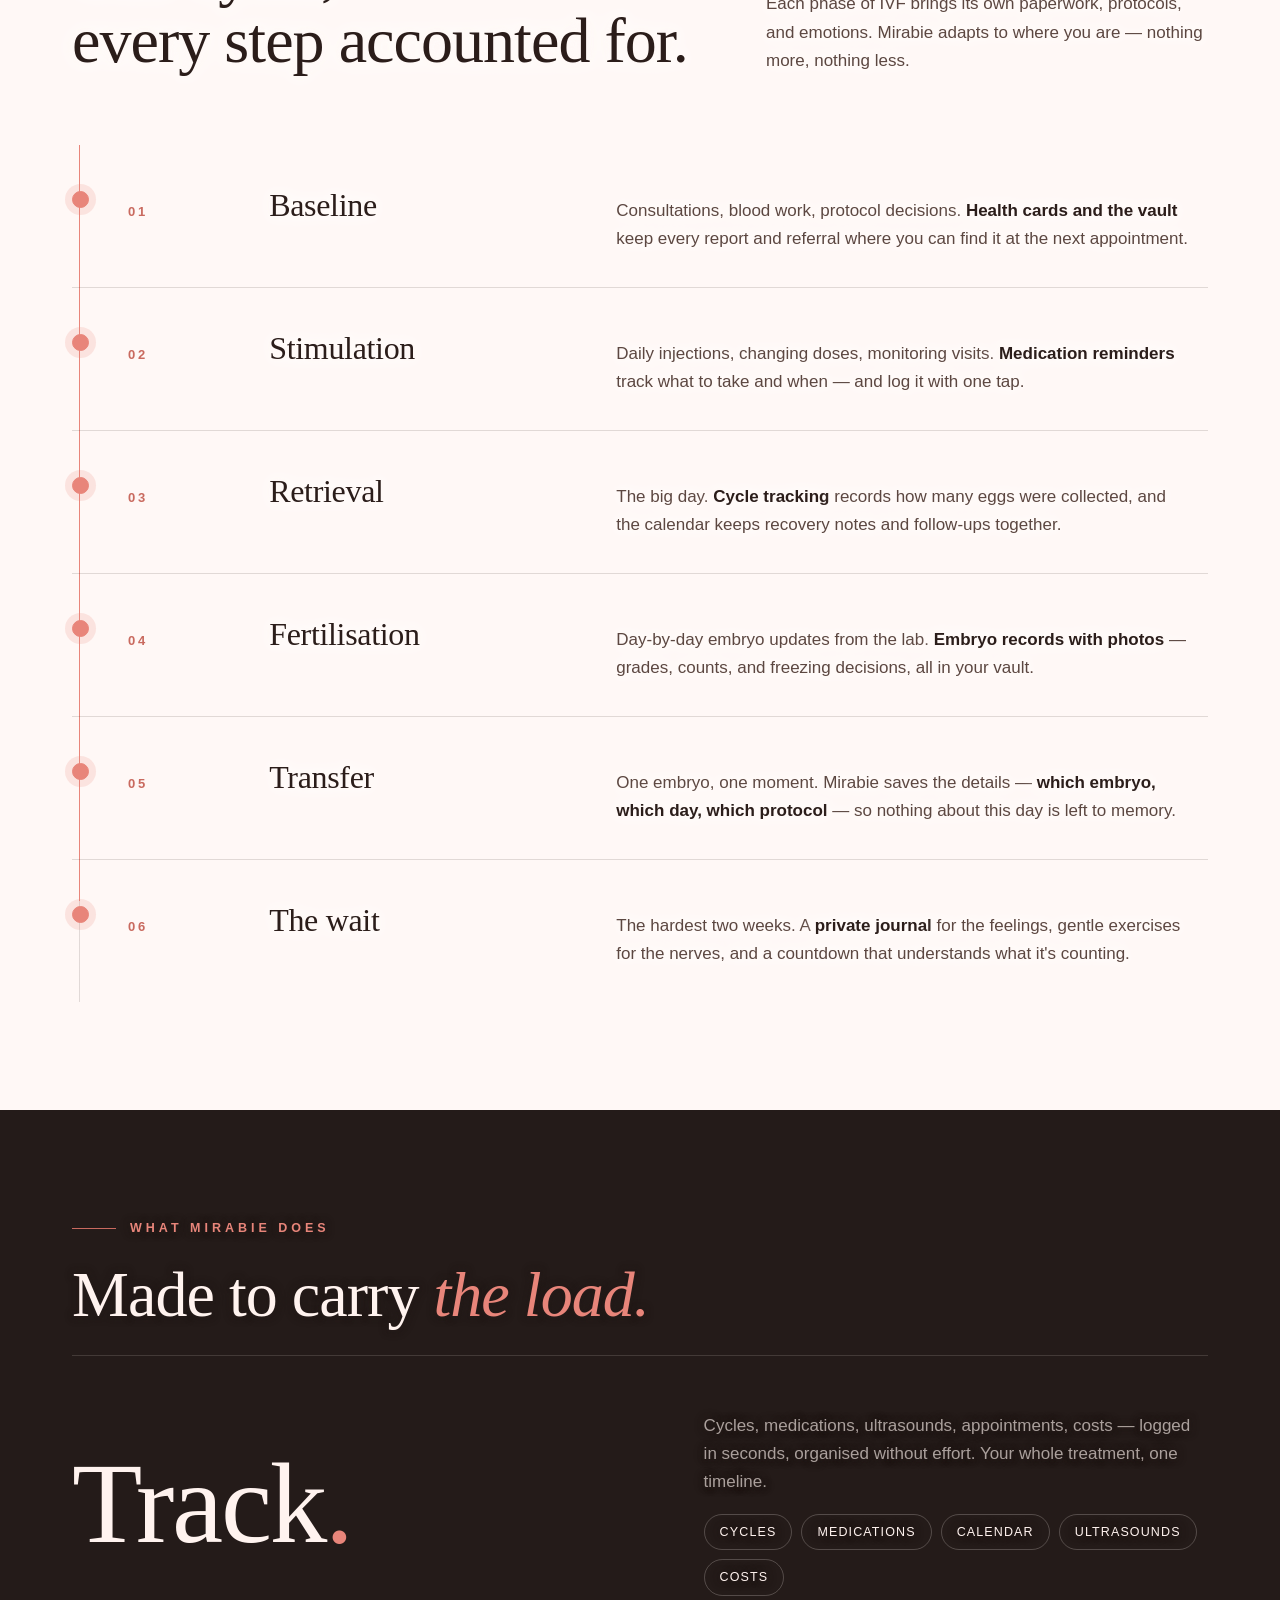
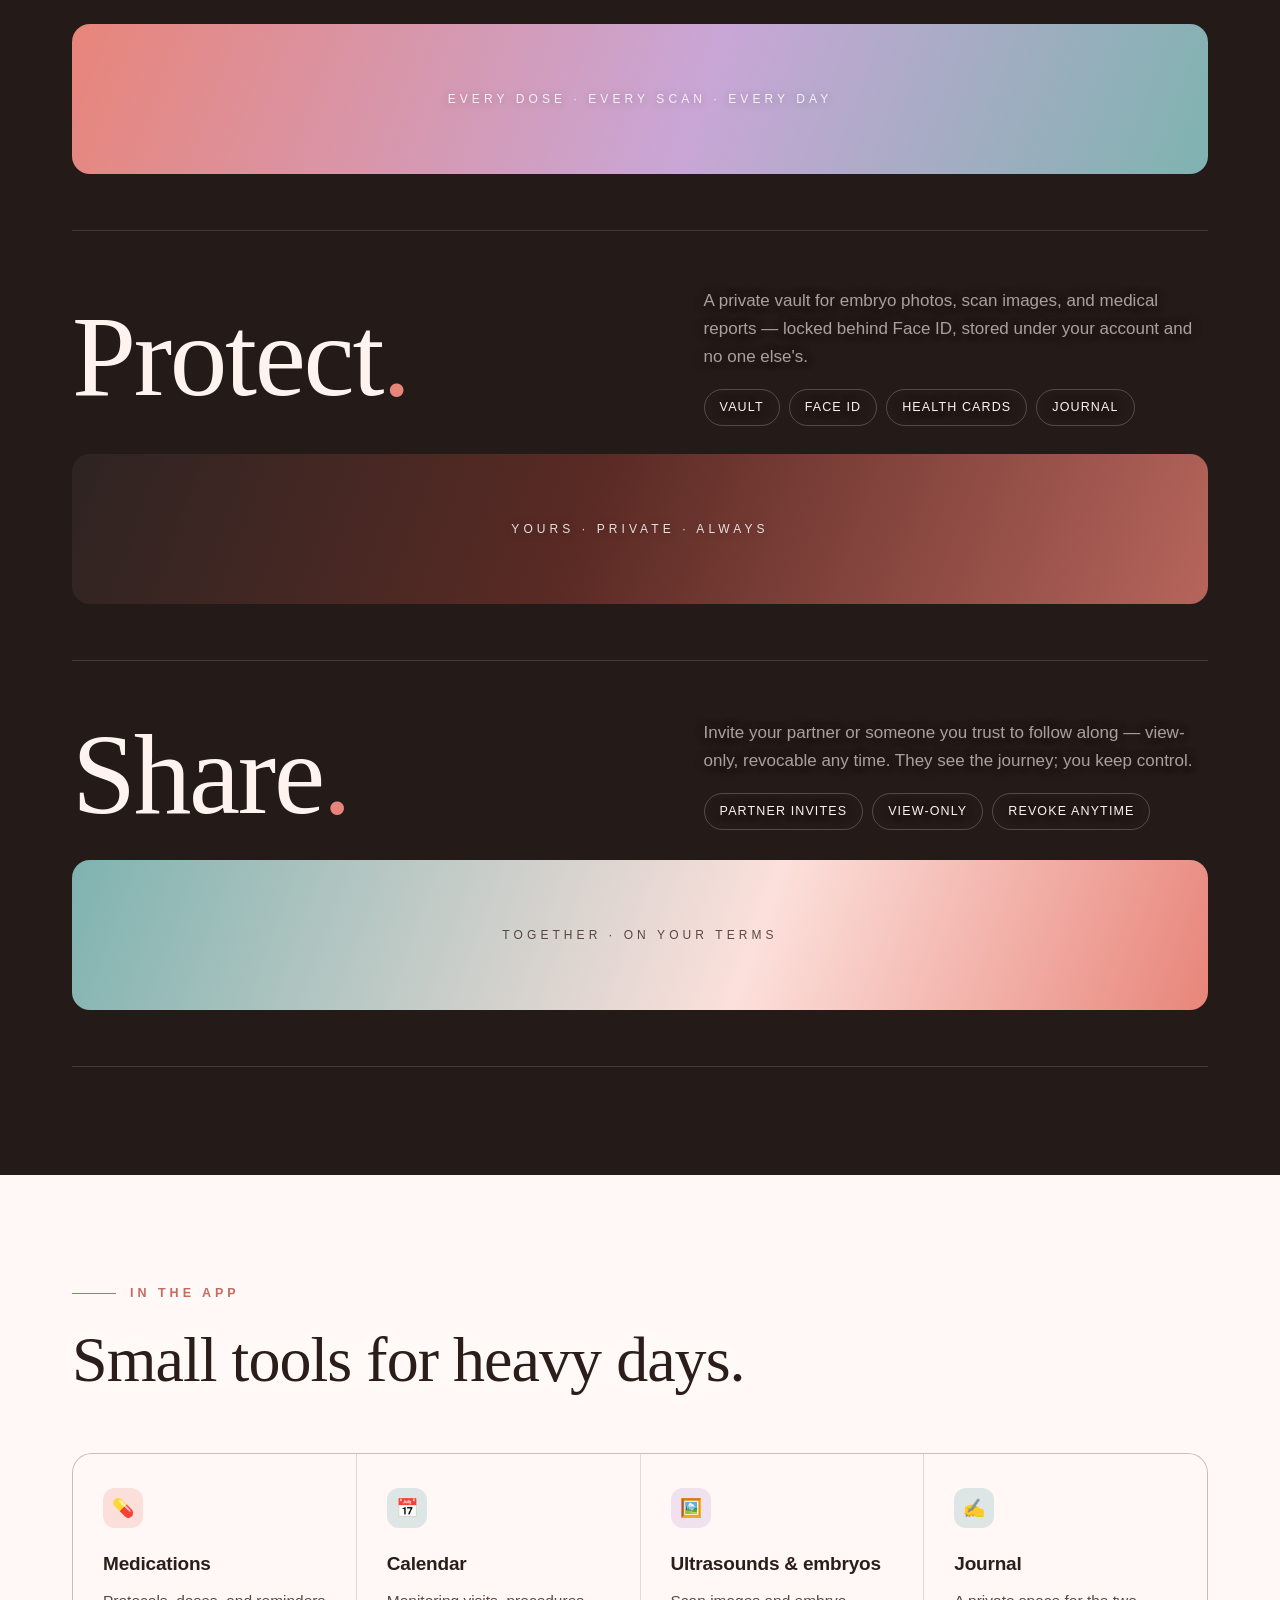
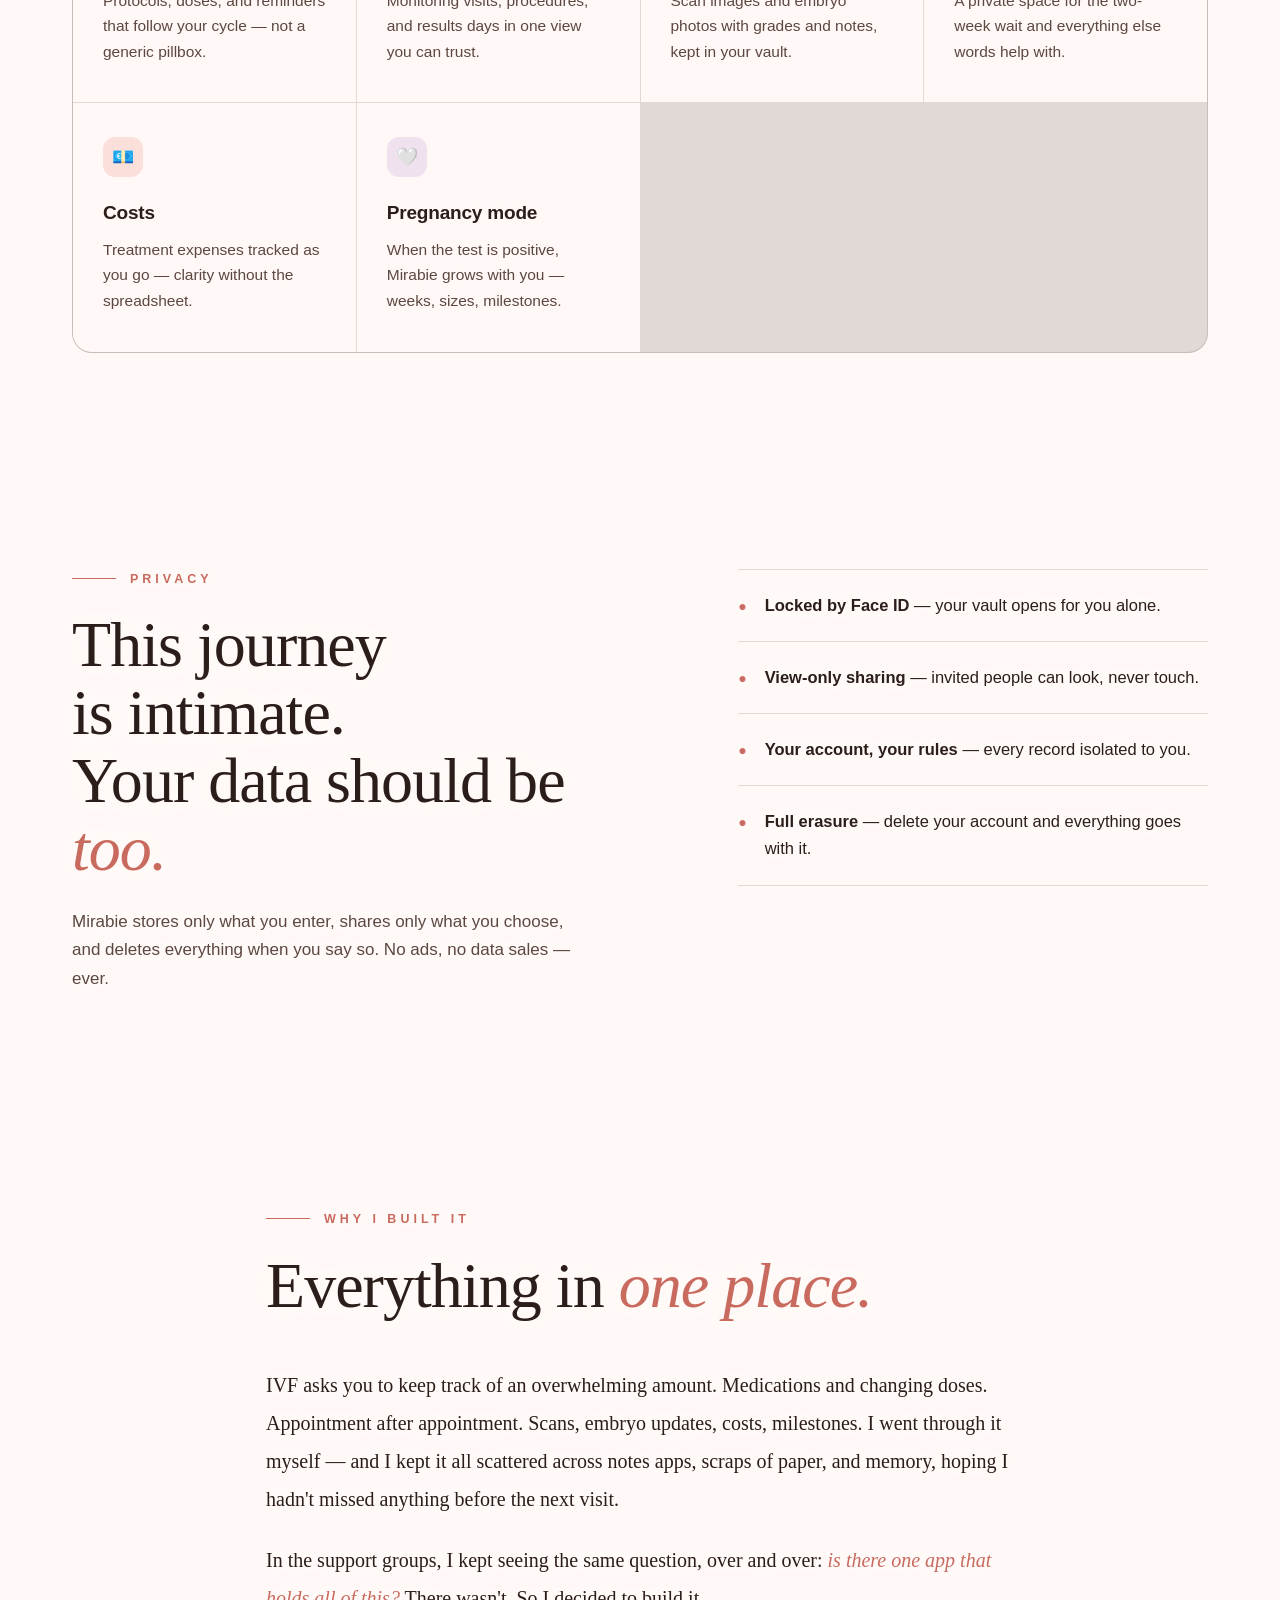
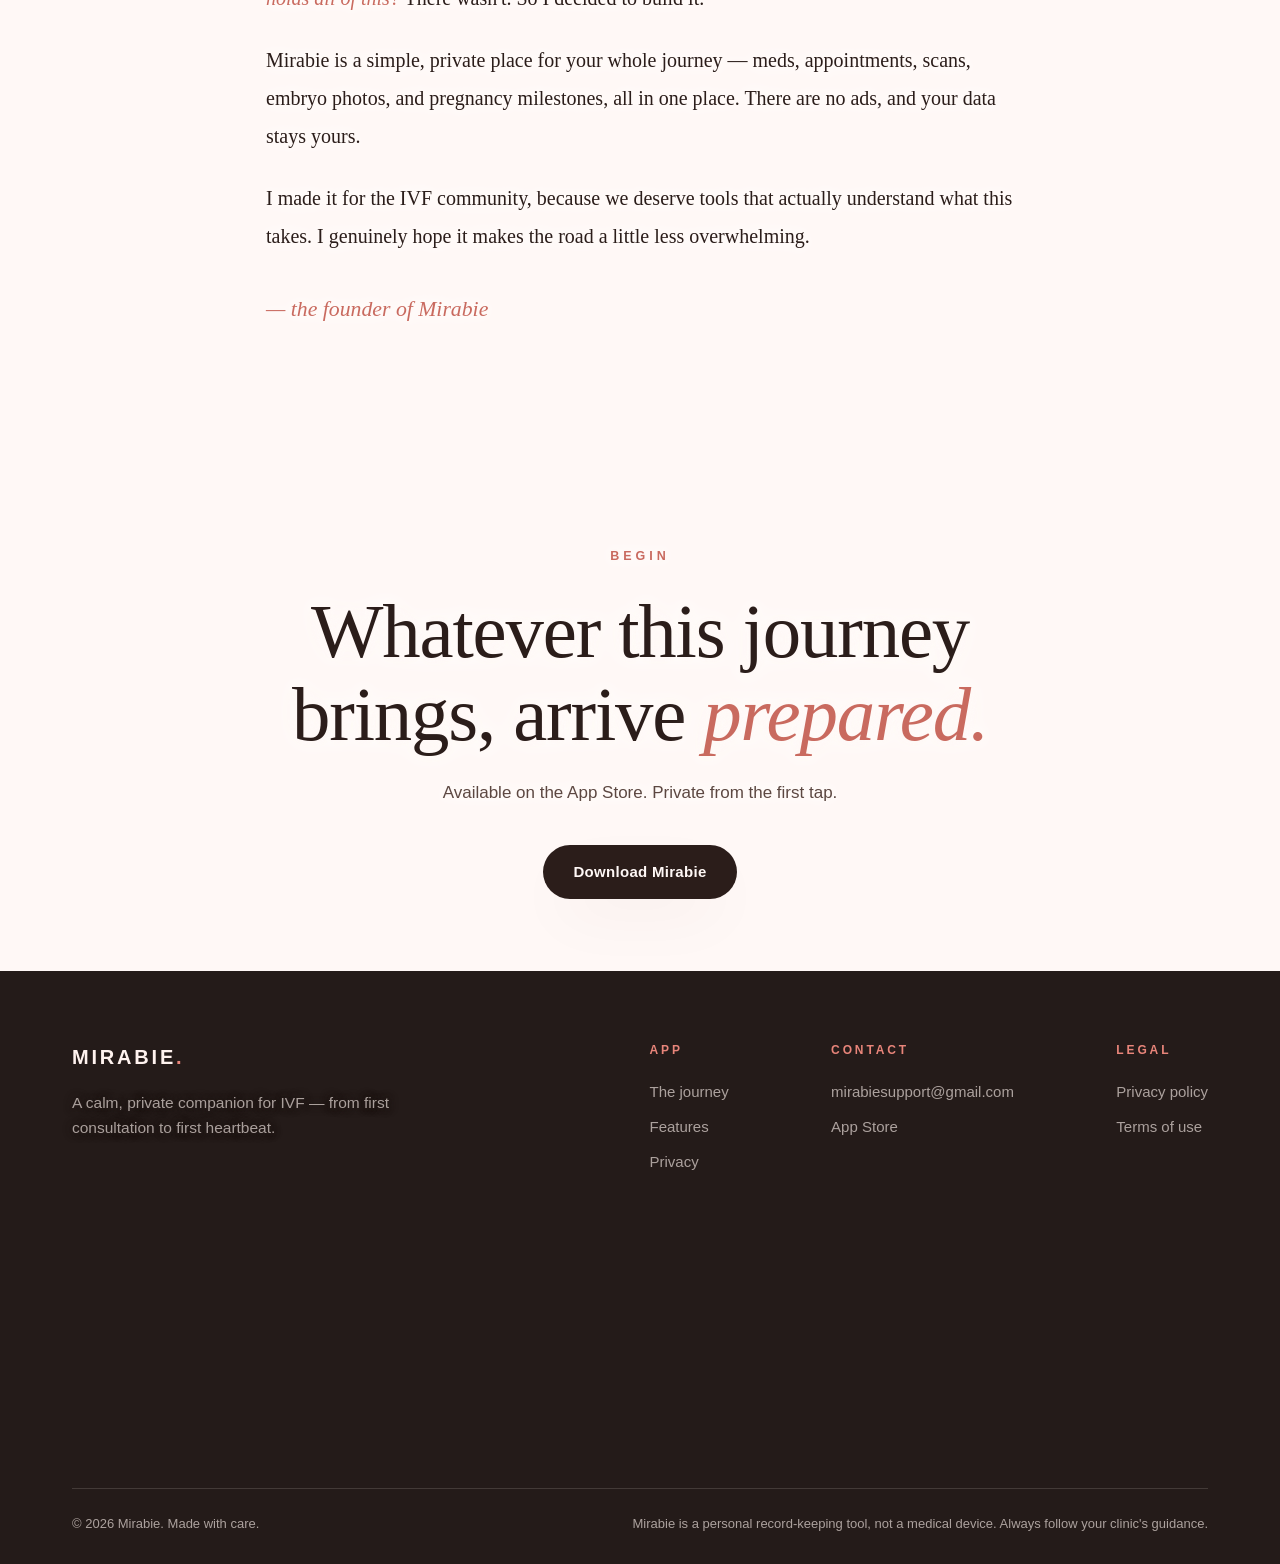
==== commit 47877876: "site: remove "free" wording ahead of paid unlock Co-Authored-By: Claude Sonnet 5.5 <noreply@anthropi" ====
--- a/index.html
+++ b/index.html
@@ -4,7 +4,7 @@
 <meta charset="utf-8">
 <meta name="viewport" content="width=device-width, initial-scale=1">
 <title>Mirabie — Your IVF journey, gently held</title>
-<meta name="description" content="Mirabie keeps your IVF cycle in one calm, private place — medications, appointments, embryos, scans, and the feelings in between. Free on the App Store.">
+<meta name="description" content="Mirabie keeps your IVF cycle in one calm, private place — medications, appointments, embryos, scans, and the feelings in between. Available on the App Store.">
 <link rel="canonical" href="https://www.mirabie.com/">
 <meta property="og:title" content="Mirabie — Your IVF journey, gently held">
 <meta property="og:description" content="A calm, private companion for IVF — from first consultation to first heartbeat.">
@@ -565,7 +565,7 @@
     <div class="letter">
       <p class="reveal serif">IVF asks you to keep track of an overwhelming amount. Medications and changing doses. Appointment after appointment. Scans, embryo updates, costs, milestones. I went through it myself — and I kept it all scattered across notes apps, scraps of paper, and memory, hoping I hadn't missed anything before the next visit.</p>
       <p class="reveal serif">In the support groups, I kept seeing the same question, over and over: <em>is there one app that holds all of this?</em> There wasn't. So I decided to build it.</p>
-      <p class="reveal serif">Mirabie is a simple, private place for your whole journey — meds, appointments, scans, embryo photos, and pregnancy milestones, all in one place. It is completely free, there are no ads, and your data stays yours.</p>
+      <p class="reveal serif">Mirabie is a simple, private place for your whole journey — meds, appointments, scans, embryo photos, and pregnancy milestones, all in one place. There are no ads, and your data stays yours.</p>
       <p class="reveal serif">I made it for the IVF community, because we deserve tools that actually understand what this takes. I genuinely hope it makes the road a little less overwhelming.</p>
       <p class="reveal serif sign">— the founder of Mirabie</p>
     </div>
@@ -575,7 +575,7 @@
 <section class="closing" id="download">
   <div class="eyebrow reveal">Begin</div>
   <h2 class="serif reveal">Whatever this journey brings, arrive <em>prepared.</em></h2>
-  <p class="reveal">Free on the App Store. Private from the first tap.</p>
+  <p class="reveal">Available on the App Store. Private from the first tap.</p>
   <div class="actions reveal">
     <a class="btn primary" href="#download" data-store>Download Mirabie</a>
   </div>
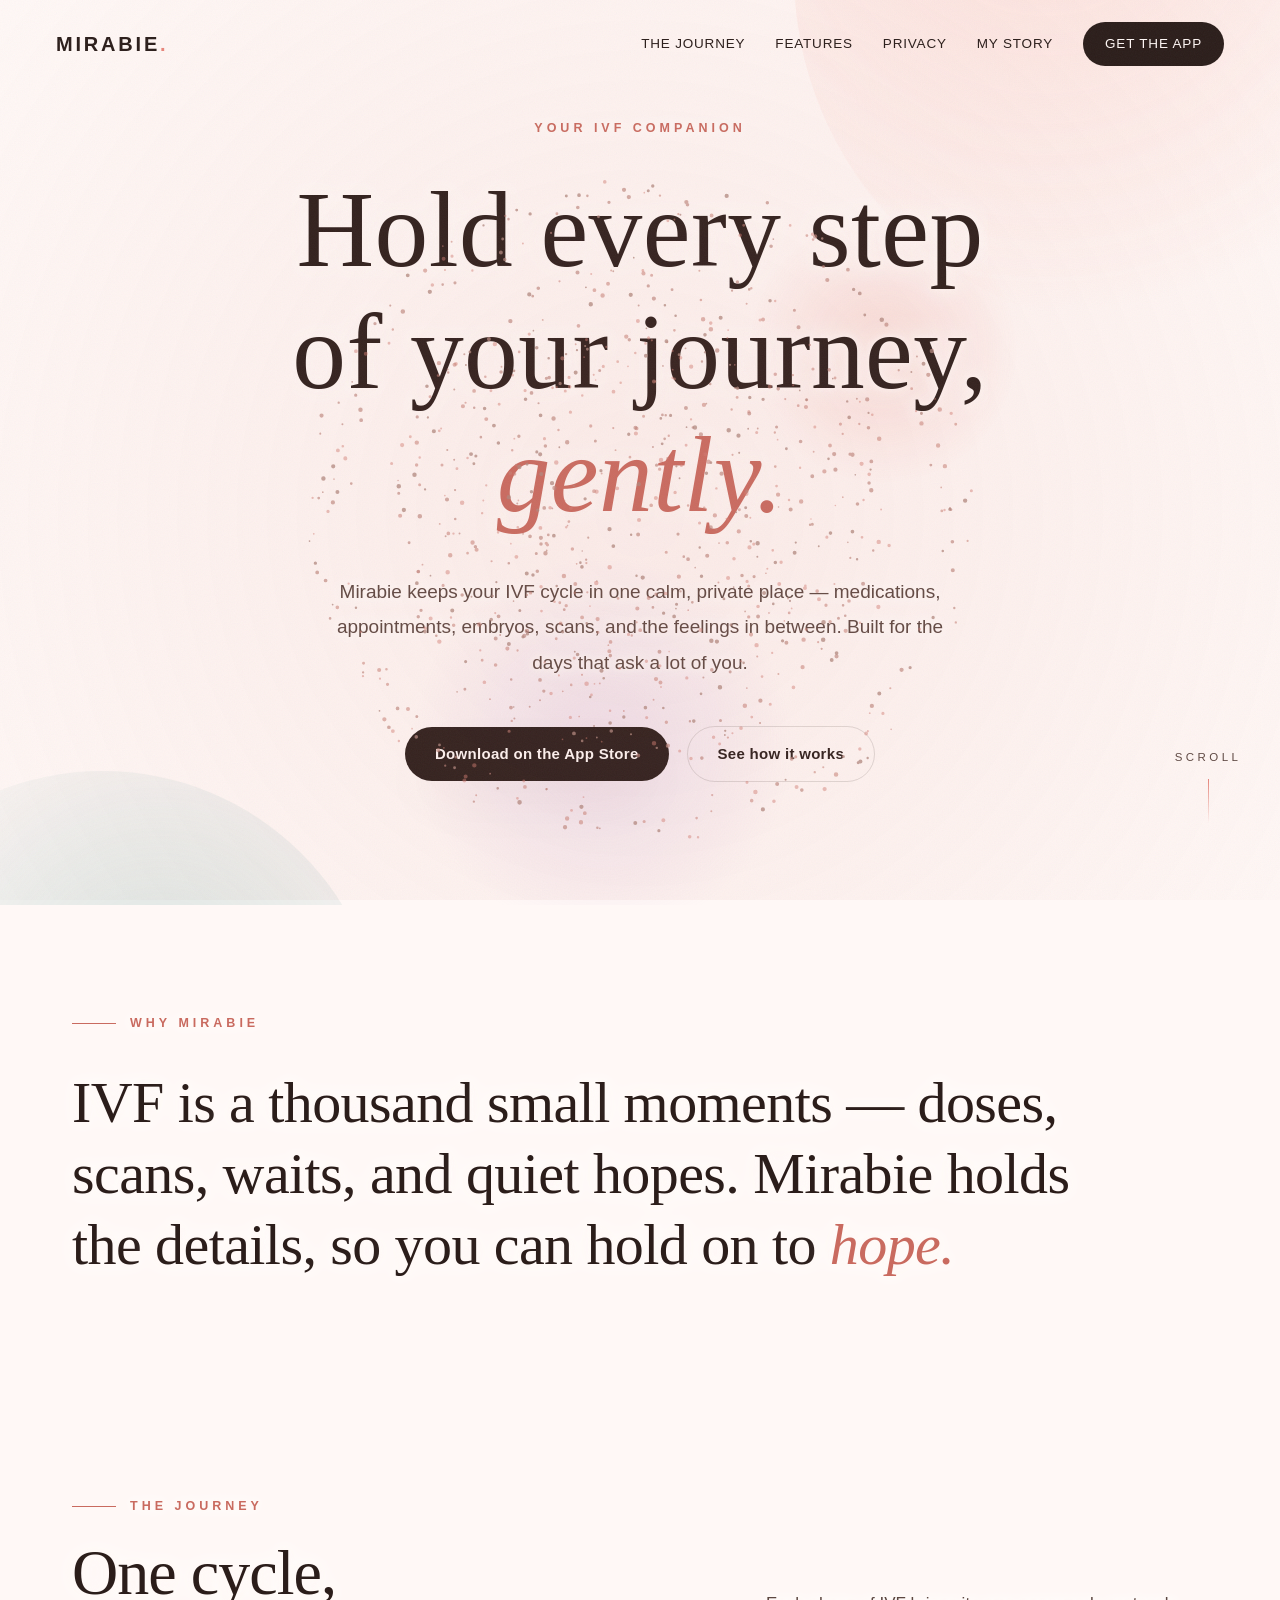
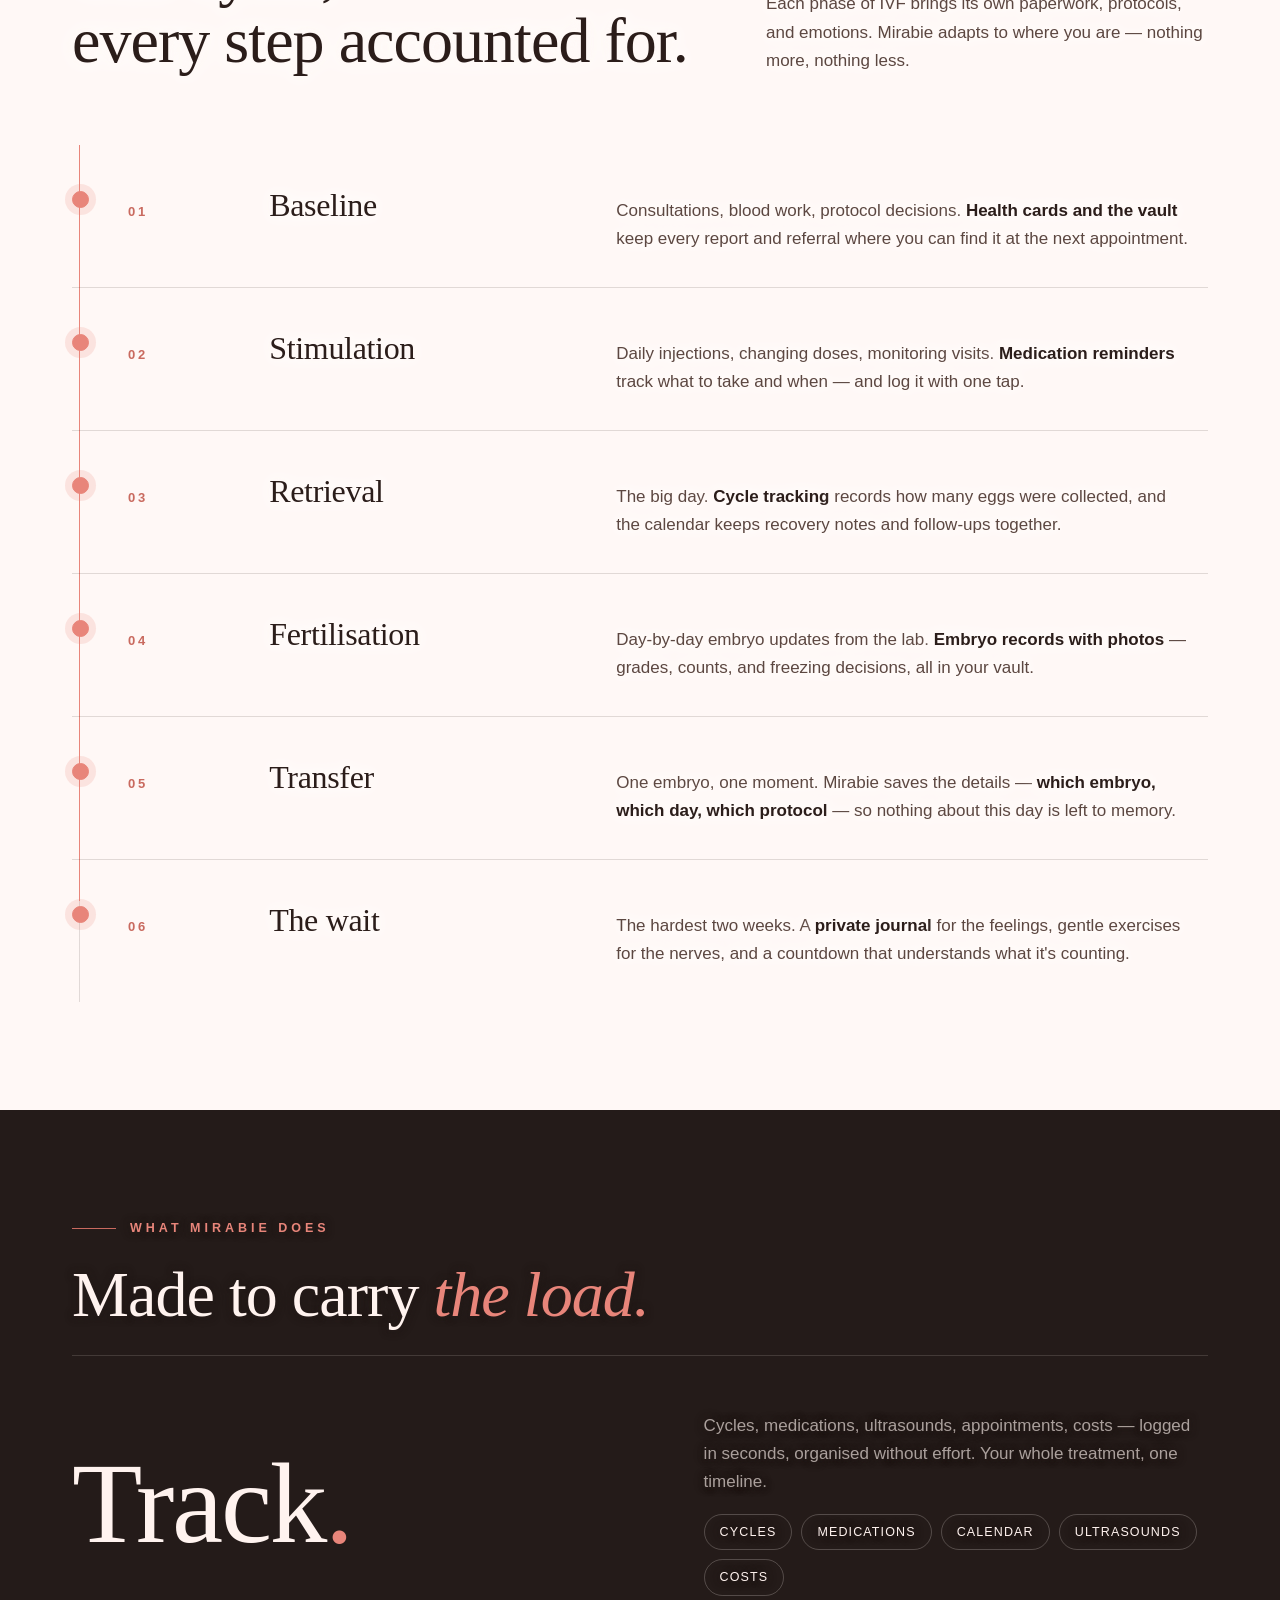
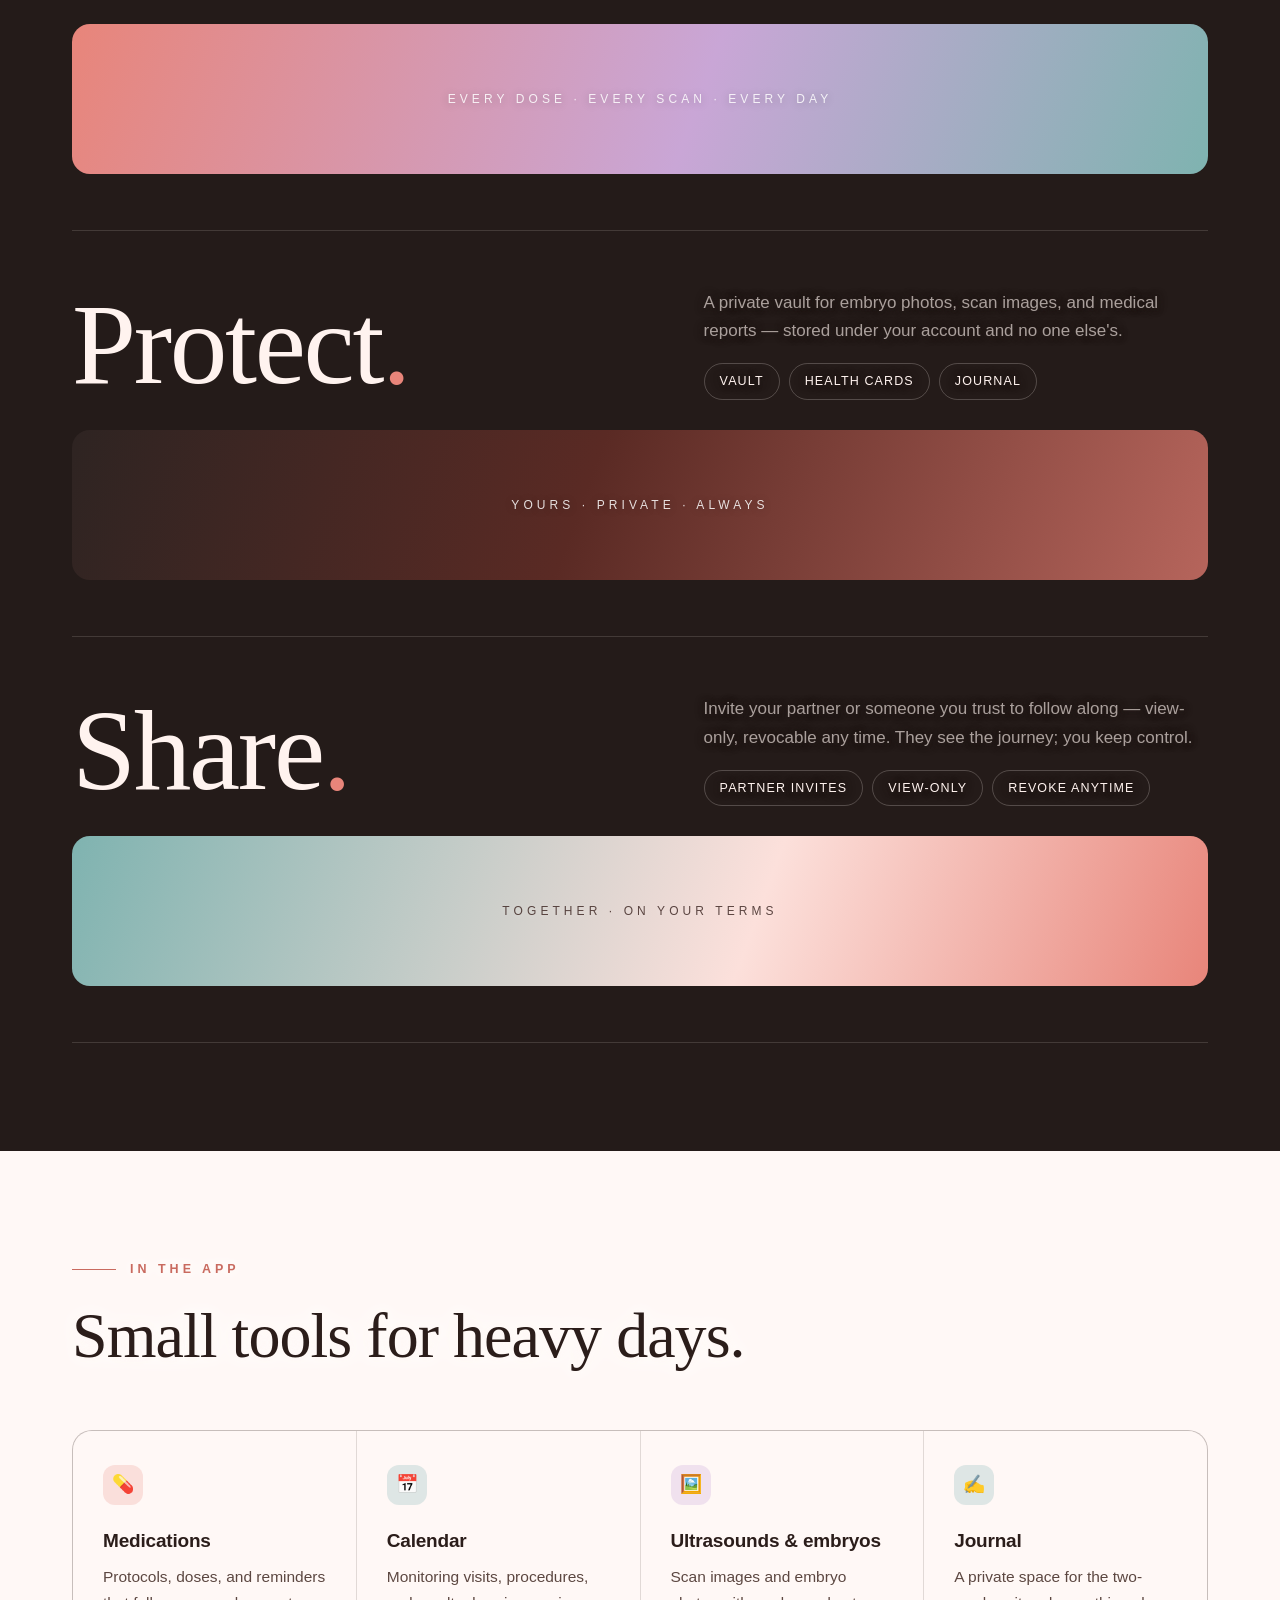
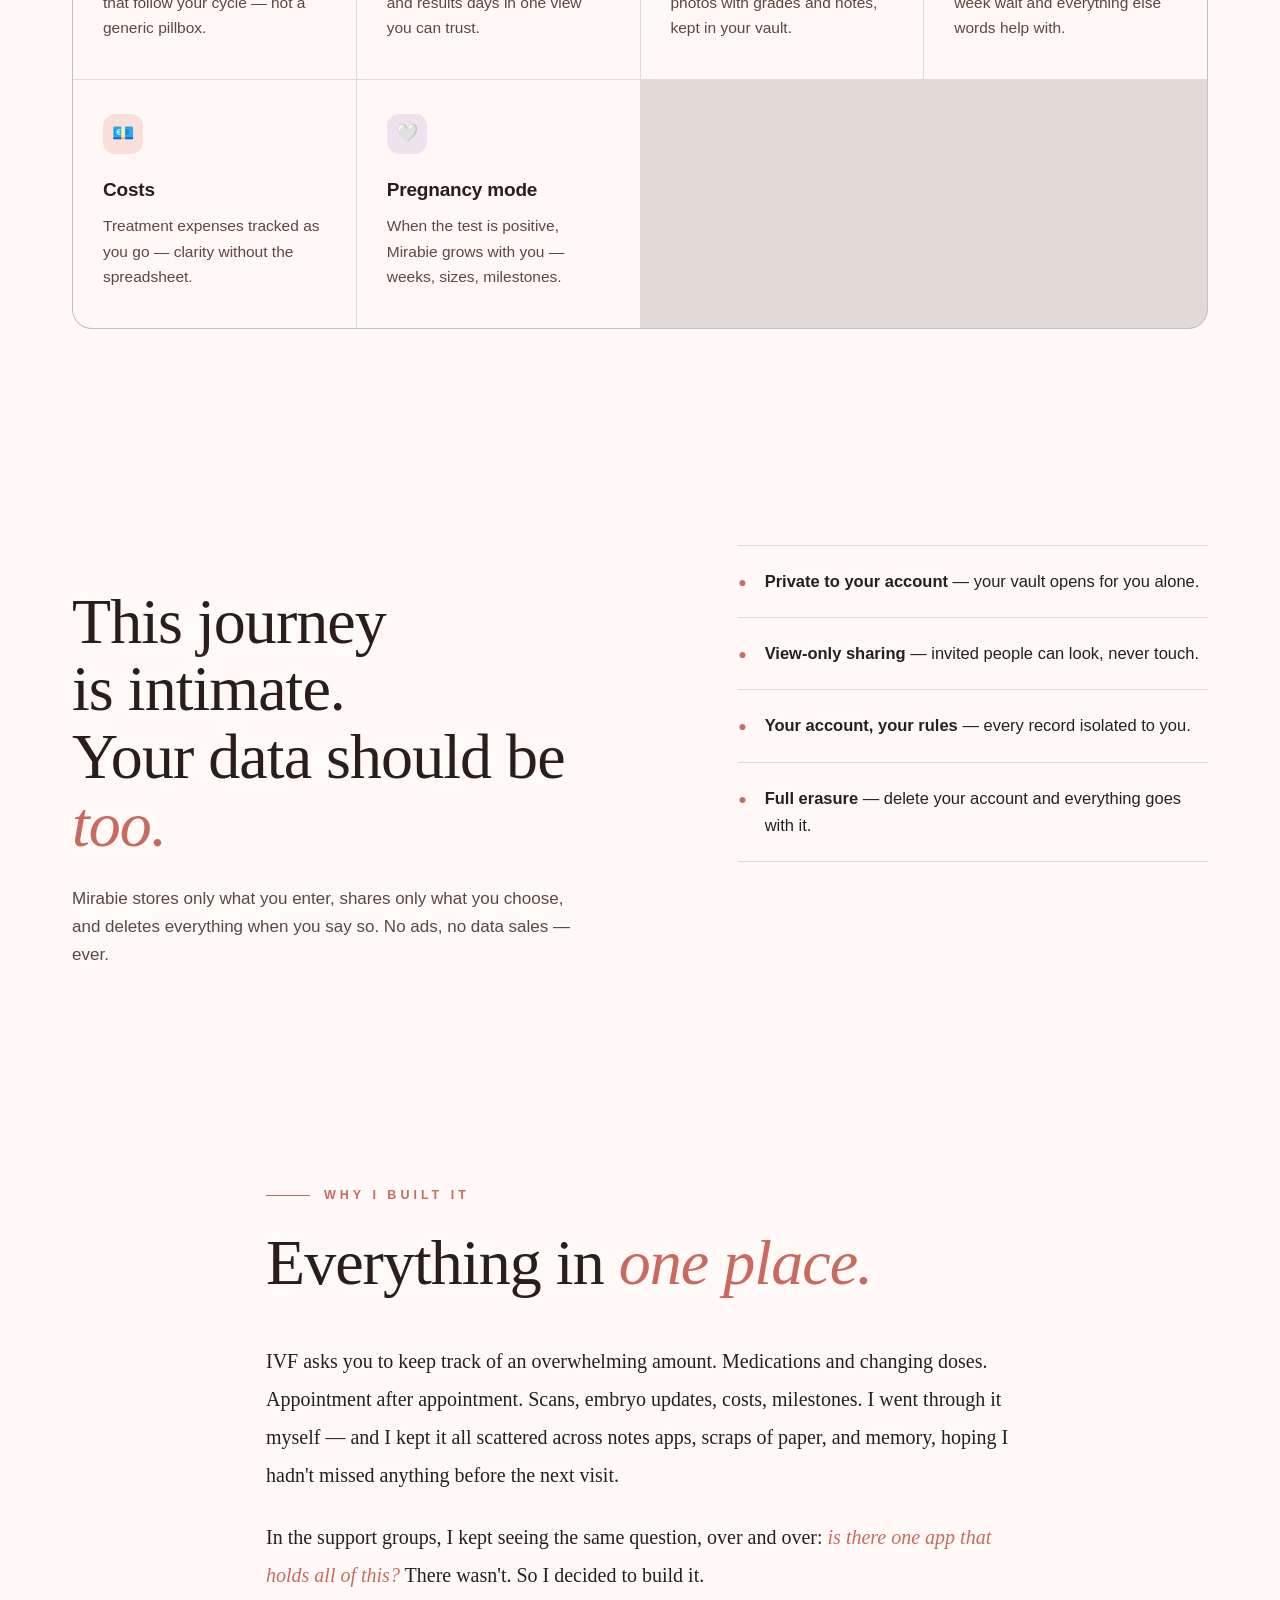
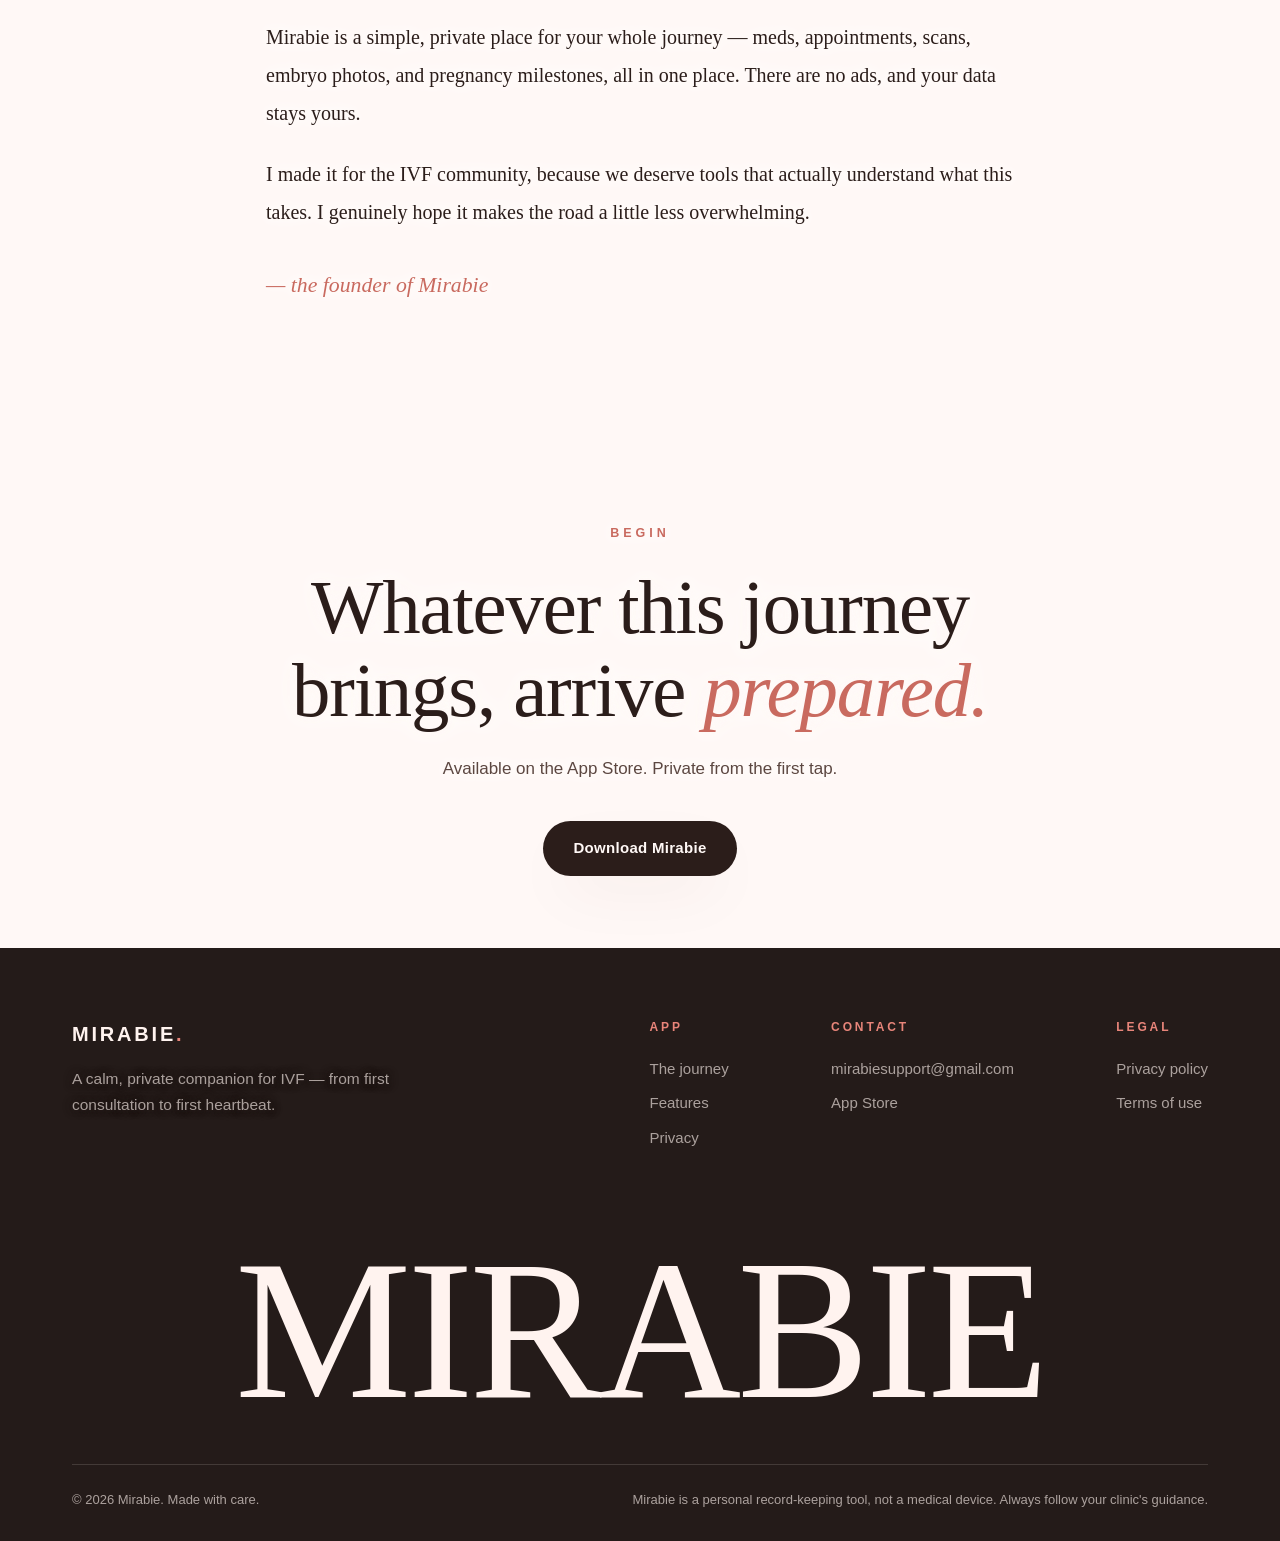
==== commit 381cebc4: "site: remove Face ID claims (not implemented yet) Co-Authored-By: Claude Sonnet 5.5 <noreply@anthrop" ====
--- a/index.html
+++ b/index.html
@@ -510,8 +510,8 @@
     <div class="panel-row reveal">
       <div class="panel-word serif">Protect</div>
       <div class="panel-copy">
-        <p>A private vault for embryo photos, scan images, and medical reports — locked behind Face ID, stored under your account and no one else's.</p>
-        <ul><li>Vault</li><li>Face ID</li><li>Health cards</li><li>Journal</li></ul>
+        <p>A private vault for embryo photos, scan images, and medical reports — stored under your account and no one else's.</p>
+        <ul><li>Vault</li><li>Health cards</li><li>Journal</li></ul>
       </div>
       <div class="panel-visual pv-protect"><div class="grad"></div><div class="label">Yours · private · always</div></div>
     </div>
@@ -550,7 +550,7 @@
       <p class="lede reveal">Mirabie stores only what you enter, shares only what you choose, and deletes everything when you say so. No ads, no data sales — ever.</p>
     </div>
     <ul class="assurance reveal">
-      <li><span class="tick">●</span><span><b>Locked by Face ID</b> — your vault opens for you alone.</span></li>
+      <li><span class="tick">●</span><span><b>Private to your account</b> — your vault opens for you alone.</span></li>
       <li><span class="tick">●</span><span><b>View-only sharing</b> — invited people can look, never touch.</span></li>
       <li><span class="tick">●</span><span><b>Your account, your rules</b> — every record isolated to you.</span></li>
       <li><span class="tick">●</span><span><b>Full erasure</b> — delete your account and everything goes with it.</span></li>
